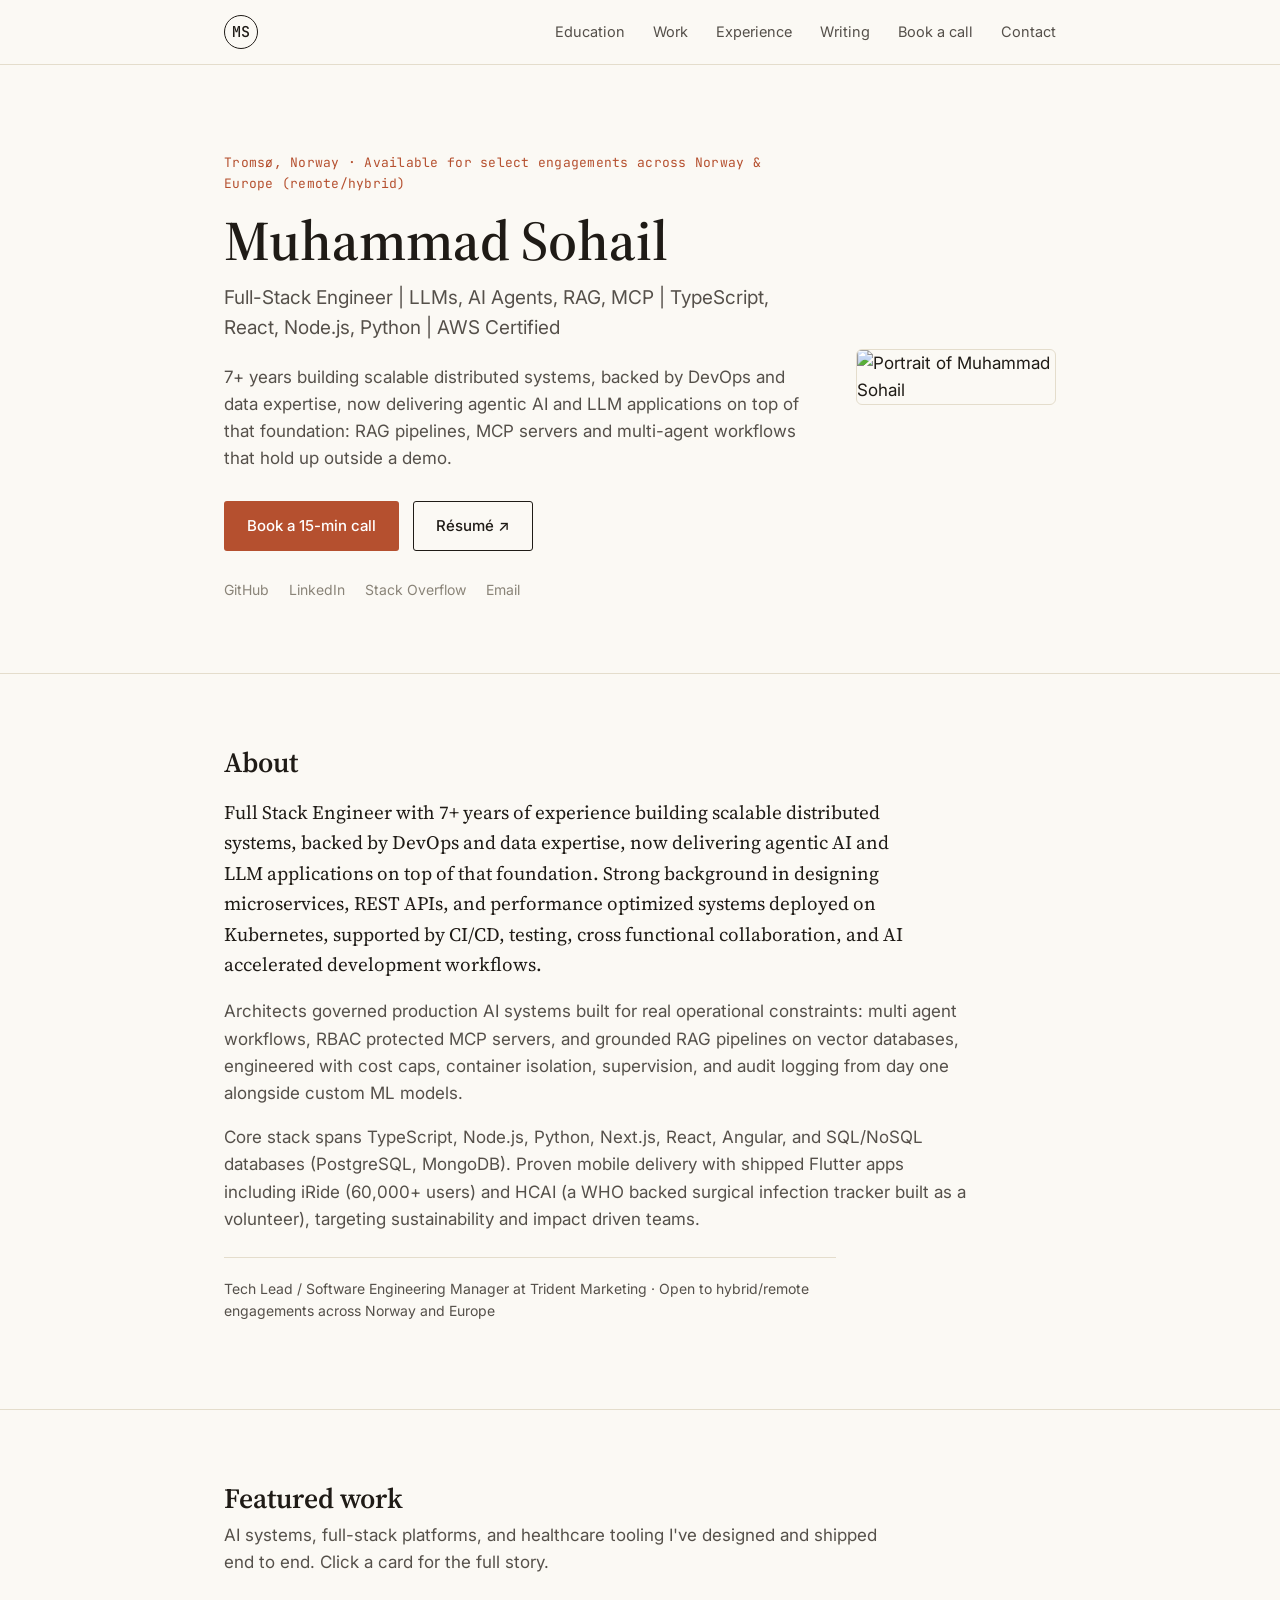
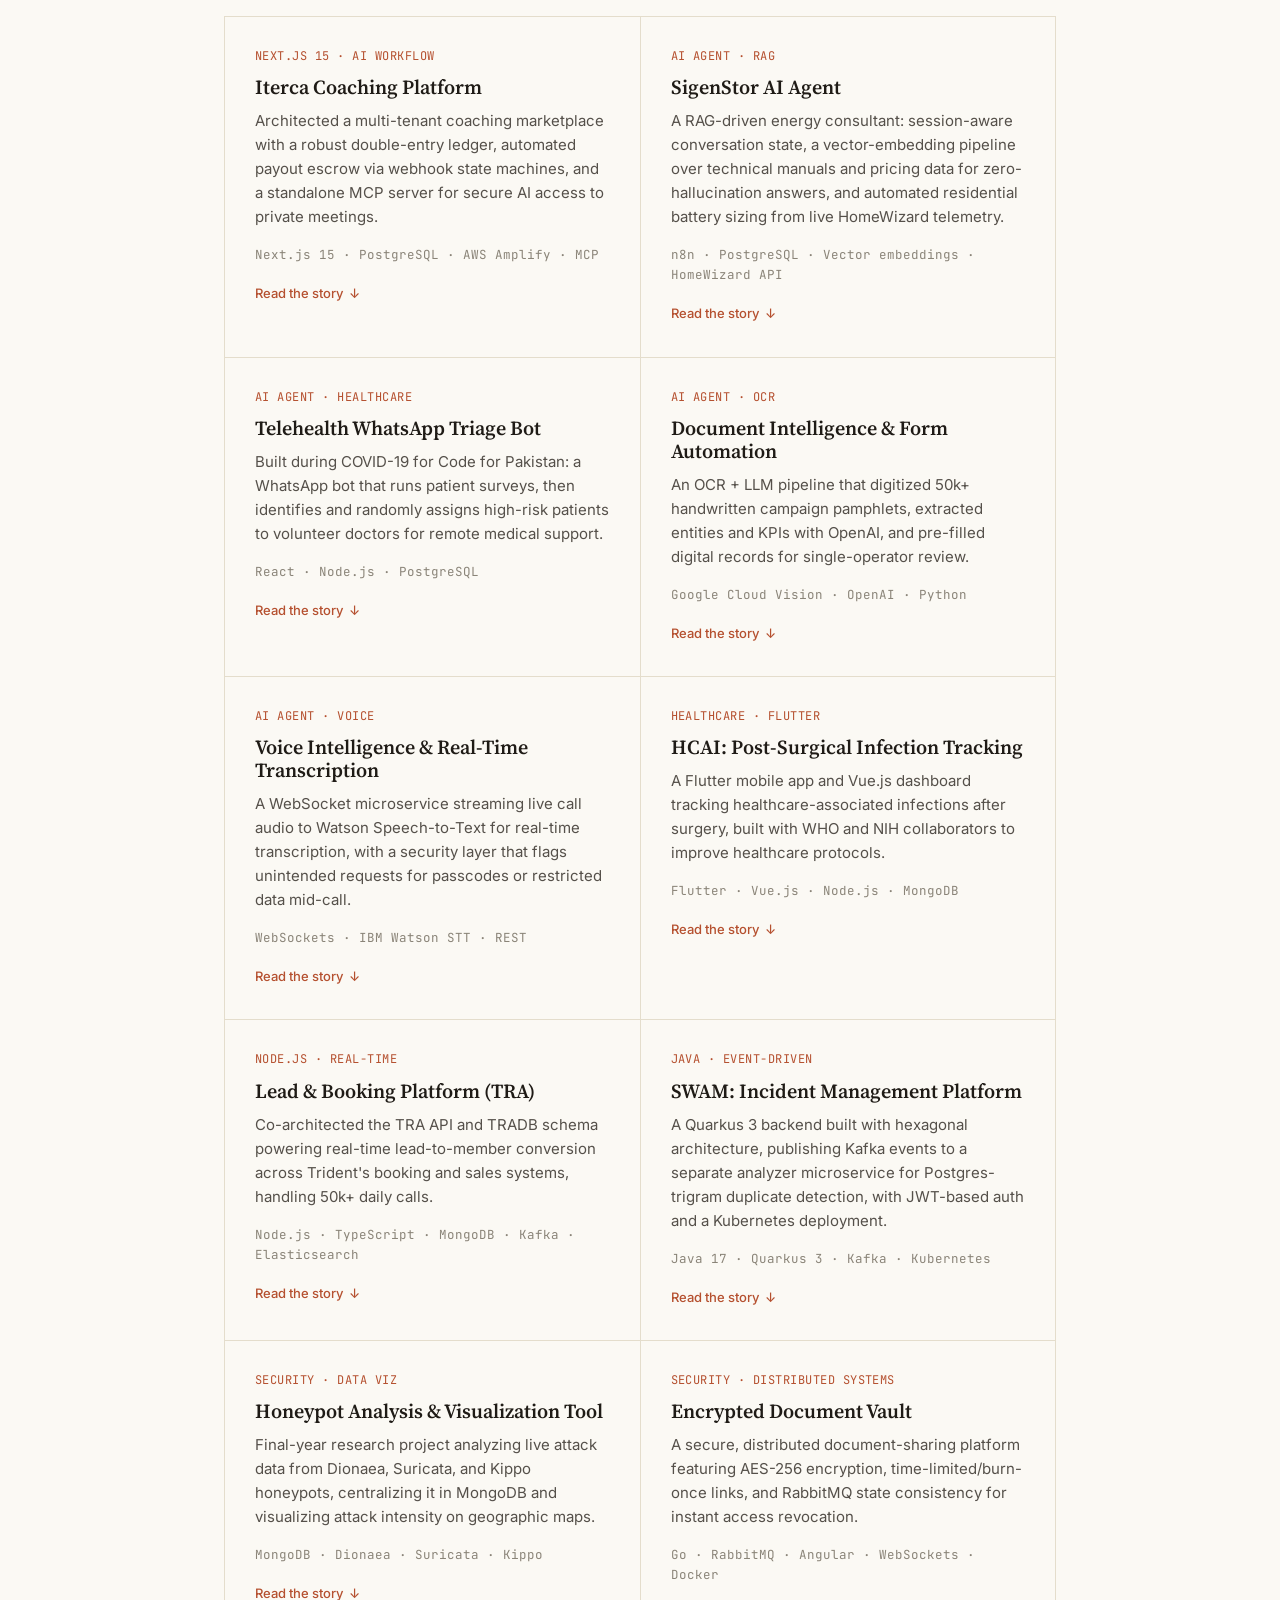
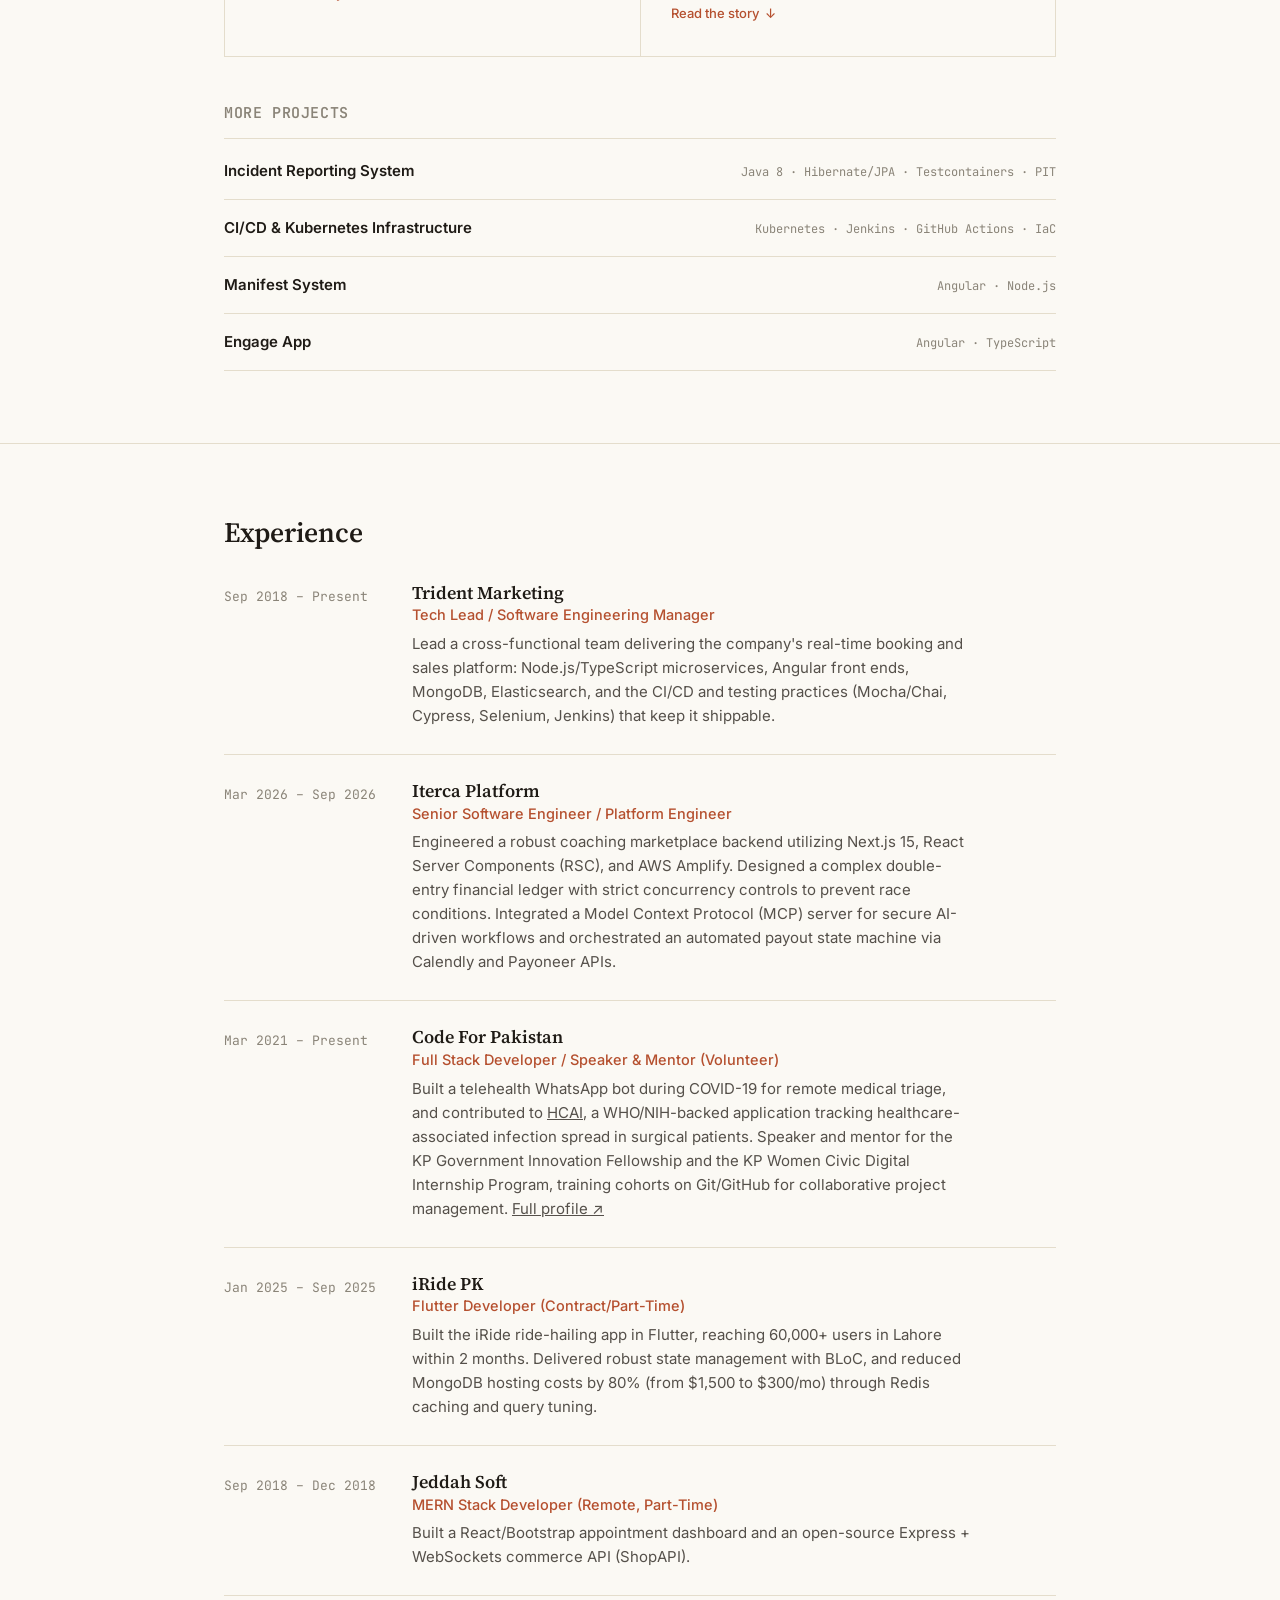
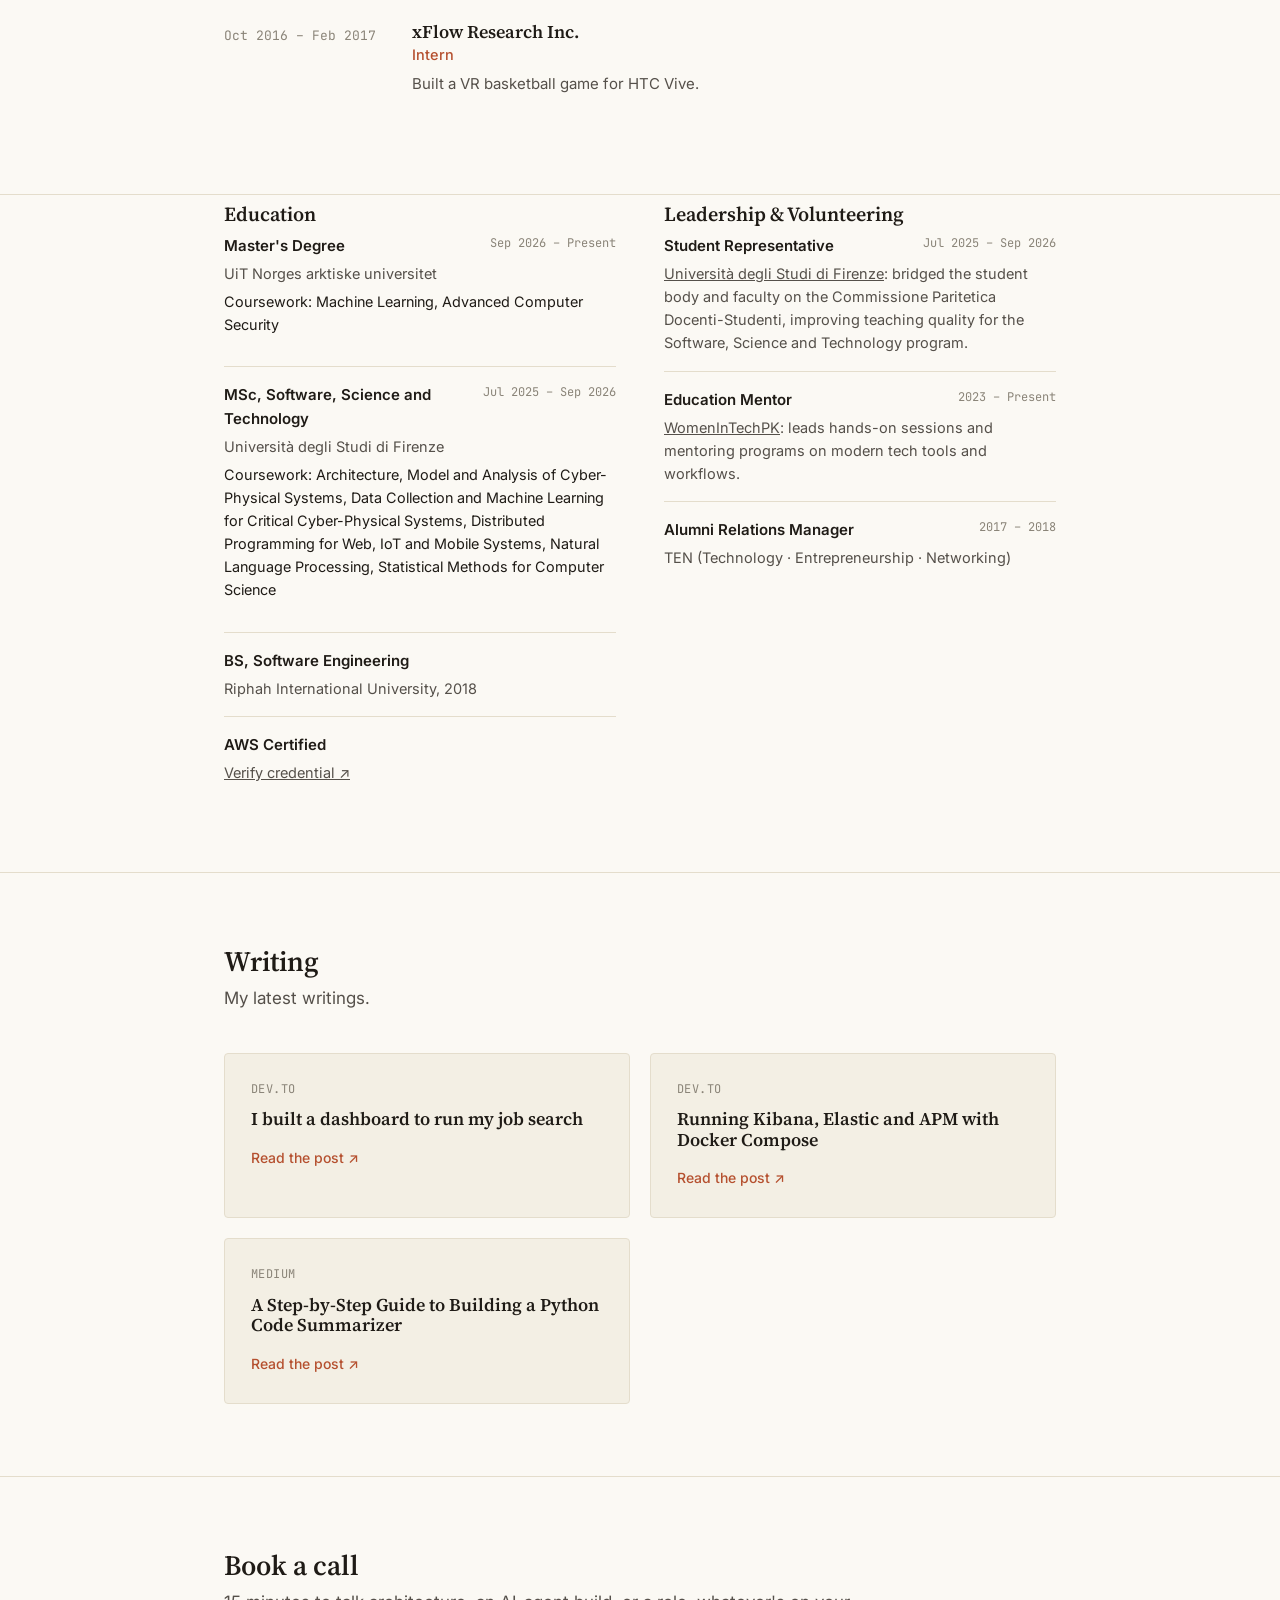
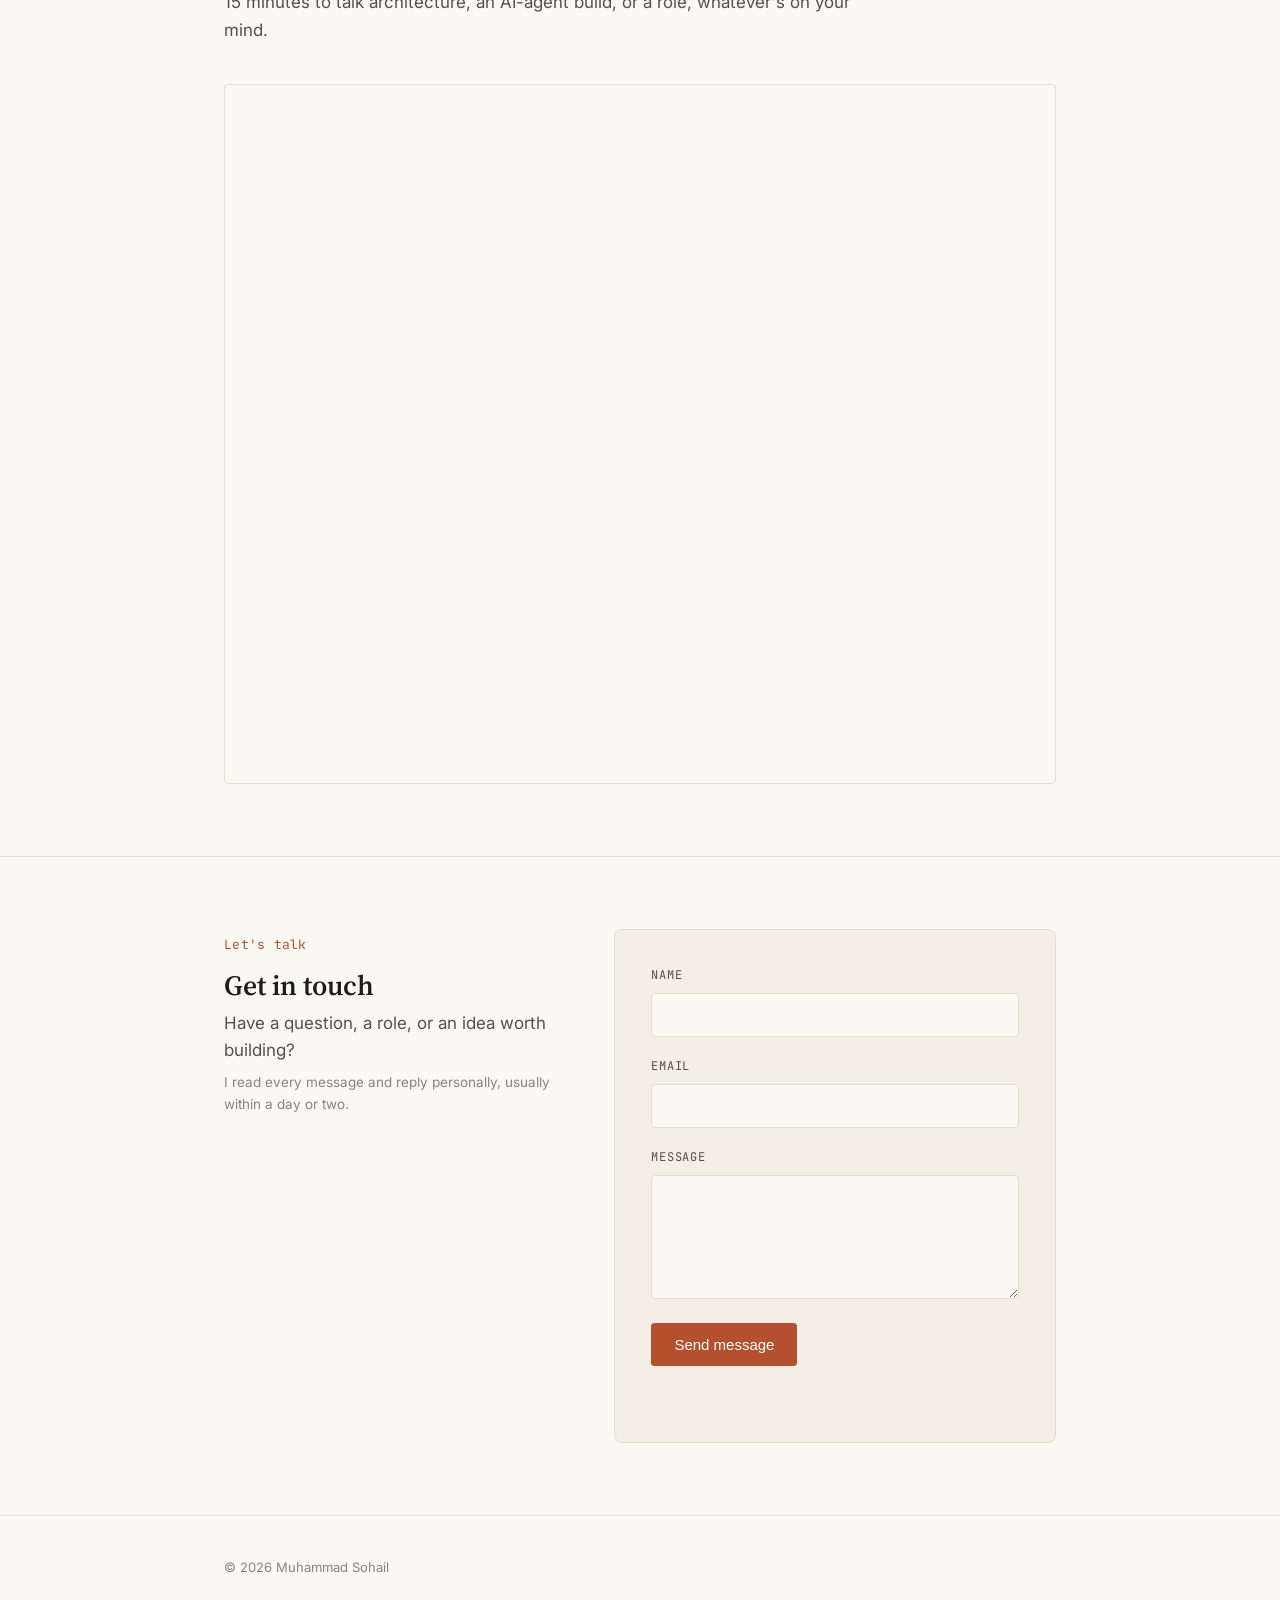
==== index.html @ fe59a3b6 "Site About section: final About wording" ====
<!doctype html>
<html lang="en">
<head>
<meta charset="utf-8">
<meta name="viewport" content="width=device-width,initial-scale=1">
<title>Muhammad Sohail | Full-Stack Engineer in Tromsø, Norway</title>
<meta name="description" content="Muhammad Sohail, a Full-Stack Engineer based in Tromsø, Norway, available for remote/hybrid roles across Norway and Europe. 7+ years building scalable distributed systems with DevOps and data expertise, now delivering agentic AI, LLM applications, MCP servers and RAG systems.">
<meta name="theme-color" content="#fbf9f4">
<link rel="canonical" href="https://msohail.work/">
<meta property="og:type" content="profile">
<meta property="og:site_name" content="Muhammad Sohail">
<meta property="og:title" content="Muhammad Sohail | Full-Stack Engineer in Tromsø, Norway">
<meta property="og:description" content="Full-Stack Engineer based in Tromsø, Norway, available for remote/hybrid roles across Norway and Europe. 7+ years building scalable distributed systems with DevOps and data expertise, now delivering agentic AI, LLM applications, MCP servers and RAG systems.">
<meta property="og:url" content="https://msohail.work/">
<meta property="og:image" content="https://msohail.work/images/profilepic.png">
<meta name="twitter:card" content="summary">
<meta name="twitter:title" content="Muhammad Sohail | Full-Stack Engineer in Tromsø, Norway">
<meta name="twitter:description" content="Full-Stack Engineer based in Tromsø, Norway, available for remote/hybrid roles across Norway and Europe. 7+ years building scalable distributed systems with DevOps and data expertise, now delivering agentic AI, LLM applications, MCP servers and RAG systems.">
<meta name="twitter:image" content="https://msohail.work/images/profilepic.png">
<link rel="shortcut icon" href="/favicon.ico">
<link rel="manifest" href="/manifest.json">
<link rel="preconnect" href="https://fonts.googleapis.com">
<link rel="preconnect" href="https://fonts.gstatic.com" crossorigin>
<link href="https://fonts.googleapis.com/css2?family=Source+Serif+4:opsz,wght@8..60,400;8..60,600;8..60,700&family=Inter:wght@400;500;600;700&family=JetBrains+Mono:wght@400;500&display=swap" rel="stylesheet">
<link rel="stylesheet" href="/css/style.css">
<!-- Google Tag Manager -->
<script>(function(w,d,s,l,i){w[l]=w[l]||[];w[l].push({'gtm.start':
new Date().getTime(),event:'gtm.js'});var f=d.getElementsByTagName(s)[0],
j=d.createElement(s),dl=l!='dataLayer'?'&l='+l:'';j.async=true;j.src=
'https://www.googletagmanager.com/gtm.js?id='+i+dl;f.parentNode.insertBefore(j,f);
})(window,document,'script','dataLayer','GTM-W2X46X6K');</script>
<!-- End Google Tag Manager -->
<script type="application/ld+json">
{
  "@context": "https://schema.org",
  "@type": "Person",
  "name": "Muhammad Sohail",
  "jobTitle": "Full-Stack Engineer",
  "description": "Full-Stack Engineer in Tromsø, Norway, specializing in AI agents, LLM/RAG systems, and Java/Quarkus, Node.js/JavaScript/TypeScript cloud-native platforms.",
  "url": "https://msohail.work",
  "image": "https://msohail.work/images/profilepic.png",
  "email": "mailto:msohail.dev@gmail.com",
  "address": {
    "@type": "PostalAddress",
    "addressLocality": "Tromsø",
    "addressRegion": "Troms",
    "addressCountry": "NO"
  },
  "areaServed": ["Tromsø", "Norway", "Europe"],
  "alumniOf": [
    { "@type": "CollegeOrUniversity", "name": "UiT Norges arktiske universitet" },
    { "@type": "CollegeOrUniversity", "name": "Università degli Studi di Firenze" },
    { "@type": "CollegeOrUniversity", "name": "Riphah International University" }
  ],
  "worksFor": { "@type": "Organization", "name": "Trident Marketing" },
  "hasCredential": {
    "@type": "EducationalOccupationalCredential",
    "credentialCategory": "certification",
    "name": "AWS Certified"
  },
  "knowsAbout": ["AI Software Engineering", "AI Agents", "RAG", "LLM Fine-Tuning", "Full-Stack Development", "Full-Stack JavaScript Development", "Node.js Development", "Java Development", "Quarkus Development", "Cloud-Native Development", "Microservices Architecture", "System Design", "Kubernetes", "CI/CD Engineering", "JavaScript", "TypeScript", "Java", "Quarkus", "Node.js", "Python", "Go", "GraphQL", "Angular", "React", "Vue.js", "Flutter", "MongoDB", "PostgreSQL", "MySQL", "Kafka", "RabbitMQ", "WebSockets", "Docker", "Jenkins", "GitHub Actions", "AWS"],
  "sameAs": [
    "https://github.com/msohailse",
    "https://linkedin.com/in/sohail0992",
    "https://stackoverflow.com/users/5629494/sohail",
    "https://medium.com/@msohail.se",
    "https://dev.to/sohail0992"
  ]
}
</script>
</head>
<body>
<!-- Google Tag Manager (noscript) -->
<noscript><iframe src="https://www.googletagmanager.com/ns.html?id=GTM-W2X46X6K"
height="0" width="0" style="display:none;visibility:hidden"></iframe></noscript>
<!-- End Google Tag Manager (noscript) -->

<a class="skip-link" href="#main">Skip to content</a>

<header class="site-header">
  <div class="wrap header-inner">
    <a class="brand" href="#top">MS</a>
    <nav class="nav" aria-label="Primary">
      <a href="#education">Education</a>
      <a href="#work">Work</a>
      <a href="#experience">Experience</a>
      <a href="#writing">Writing</a>
      <a href="#book">Book a call</a>
      <a href="#contact">Contact</a>
    </nav>
    <button class="nav-toggle" id="navToggle" aria-expanded="false" aria-controls="mobileNav" aria-label="Toggle navigation">
      <span></span><span></span><span></span>
    </button>
  </div>
  <nav class="mobile-nav" id="mobileNav" aria-label="Mobile">
    <a href="#education">Education</a>
    <a href="#work">Work</a>
    <a href="#experience">Experience</a>
    <a href="#writing">Writing</a>
    <a href="#book">Book a call</a>
    <a href="#contact">Contact</a>
  </nav>
</header>

<main id="main">

  <section class="hero" id="top">
    <div class="wrap hero-inner">
      <div class="hero-text">
        <p class="eyebrow">Tromsø, Norway · Available for select engagements across Norway &amp; Europe (remote/hybrid)</p>
        <h1>Muhammad Sohail</h1>
        <p class="hero-role">Full-Stack Engineer | LLMs, AI Agents, RAG, MCP | TypeScript, React, Node.js, Python | AWS Certified</p>
        <p class="hero-lede">
          7+ years building scalable distributed systems, backed by DevOps and data expertise,
          now delivering agentic AI and LLM applications on top of that foundation: RAG pipelines,
          MCP servers and multi-agent workflows that hold up outside a demo.
        </p>
        <div class="hero-actions">
          <a class="btn btn-primary" href="#book">Book a 15-min call</a>
          <a class="btn btn-ghost" href="/resume/resume.pdf" target="_blank" rel="noopener">Résumé ↗</a>
        </div>
        <ul class="social-row" aria-label="Profiles">
          <li><a href="https://github.com/msohailse" target="_blank" rel="noopener">GitHub</a></li>
          <li><a href="https://linkedin.com/in/sohail0992" target="_blank" rel="noopener">LinkedIn</a></li>
          <li><a href="https://stackoverflow.com/users/5629494/sohail" target="_blank" rel="noopener">Stack Overflow</a></li>
          <li><a href="mailto:msohail.dev@gmail.com">Email</a></li>
        </ul>
      </div>
      <div class="hero-portrait">
        <img src="/images/profilepic.png?v=3" alt="Portrait of Muhammad Sohail" width="360" height="360" loading="eager">
      </div>
    </div>
  </section>

  <section class="section about" id="about">
    <div class="wrap about-grid">
      <h2 class="section-heading">About</h2>
      <div class="about-body">
        <p>
          Full Stack Engineer with 7+ years of experience building scalable distributed systems,
          backed by DevOps and data expertise, now delivering agentic AI and LLM applications on
          top of that foundation. Strong background in designing microservices, REST APIs, and
          performance optimized systems deployed on Kubernetes, supported by CI/CD, testing,
          cross functional collaboration, and AI accelerated development workflows.
        </p>
        <p>
          Architects governed production AI systems built for real operational constraints:
          multi agent workflows, RBAC protected MCP servers, and grounded RAG pipelines on vector
          databases, engineered with cost caps, container isolation, supervision, and audit
          logging from day one alongside custom ML models.
        </p>
        <p>
          Core stack spans TypeScript, Node.js, Python, Next.js, React, Angular, and SQL/NoSQL
          databases (PostgreSQL, MongoDB). Proven mobile delivery with shipped Flutter apps
          including iRide (60,000+ users) and HCAI (a WHO backed surgical infection tracker built
          as a volunteer), targeting sustainability and impact driven teams.
        </p>
        <p class="about-meta">Tech Lead / Software Engineering Manager at Trident Marketing · Open to hybrid/remote engagements across Norway and Europe</p>
      </div>
    </div>
  </section>

  <section class="section work" id="work">
    <div class="wrap">
      <h2 class="section-heading">Featured work</h2>
      <p class="section-sub">AI systems, full-stack platforms, and healthcare tooling I've designed and shipped end to end. Click a card for the full story.</p>

      <div class="work-grid">
        <details class="work-card">
          <summary>
            <p class="work-kicker">Next.js 15 · AI Workflow</p>
            <h3>Iterca Coaching Platform</h3>
            <p class="work-summary">Architected a multi-tenant coaching marketplace with a robust double-entry ledger, automated payout escrow via webhook state machines, and a standalone MCP server for secure AI access to private meetings.</p>
            <p class="work-stack">Next.js 15 · PostgreSQL · AWS Amplify · MCP</p>
            <span class="work-toggle">Read the story</span>
          </summary>
          <div class="work-details">
            <p><strong>The Challenge:</strong> Building a scalable coaching platform that securely handles double-entry accounting, automates payouts for 50+ coaches via Calendly, and securely integrates AI for meeting intelligence without data leakage.</p>
            <p><strong>The Architecture:</strong> A distributed Next.js (App Router) environment deployed to AWS Amplify, backed by an AWS RDS PostgreSQL database inside a secure VPC. A standalone Model Context Protocol (MCP) server was engineered alongside it to enforce granular, role-based access control (RBAC) over meeting notes.</p>
            <p><strong>The Impact:</strong> Successfully deployed a high-performance (Edge cached) zero-downtime platform that autonomously manages credit deduplication, completely preventing race conditions and automated 20-tab exploitation attempts during checkout.</p>
          </div>
        </details>



        <details class="work-card">
          <summary>
            <p class="work-kicker">AI Agent · RAG</p>
            <h3>SigenStor AI Agent</h3>
            <p class="work-summary">A RAG-driven energy consultant: session-aware conversation state, a
               vector-embedding pipeline over technical manuals and pricing data for zero-hallucination
               answers, and automated residential battery sizing from live HomeWizard telemetry.</p>
            <p class="work-stack">n8n · PostgreSQL · Vector embeddings · HomeWizard API</p>
            <span class="work-toggle">Read the story</span>
          </summary>
          <div class="work-story">
            <p>The agent needed to hold context across a multi-turn sales conversation while staying
               grounded in real technical documentation: no room for hallucinated specs on a home
               battery install. I built session state in PostgreSQL so the agent could reference earlier
               turns, and layered a RAG pipeline over ingested manuals and pricing sheets so every answer
               traced back to source text. On sizing, it pulls live 3-phase load data from HomeWizard
               telemetry and runs it through hard-coded installation constraints: 5×4mm² cable
               cross-section requirements, 70kg-per-unit floor loading limits, so a recommendation is
               only ever one the install can actually support.</p>
          </div>
        </details>

        <details class="work-card">
          <summary>
            <p class="work-kicker">AI Agent · Healthcare</p>
            <h3>Telehealth WhatsApp Triage Bot</h3>
            <p class="work-summary">Built during COVID-19 for Code for Pakistan: a WhatsApp bot that runs
               patient surveys, then identifies and randomly assigns high-risk patients to volunteer
               doctors for remote medical support.</p>
            <p class="work-stack">React · Node.js · PostgreSQL</p>
            <span class="work-toggle">Read the story</span>
          </summary>
          <div class="work-story">
            <p>Built during the early months of COVID-19, when clinics were overwhelmed and many
               patients couldn't safely see a doctor in person. Patients complete a WhatsApp-based
               survey; the system scores it for risk and randomly assigns high-risk cases to one of a
               rotating pool of volunteer doctors for remote follow-up, spreading the caseload fairly
               instead of funneling everyone to the same few volunteers.</p>
          </div>
        </details>

        <details class="work-card">
          <summary>
            <p class="work-kicker">AI Agent · OCR</p>
            <h3>Document Intelligence &amp; Form Automation</h3>
            <p class="work-summary">An OCR + LLM pipeline that digitized 50k+ handwritten campaign
               pamphlets, extracted entities and KPIs with OpenAI, and pre-filled digital records for
               single-operator review.</p>
            <p class="work-stack">Google Cloud Vision · OpenAI · Python</p>
            <span class="work-toggle">Read the story</span>
          </summary>
          <div class="work-story">
            <p>The original workflow was fully manual: someone reading a scanned pamphlet and retyping
               it into a form. I replaced that with a dual-view interface, the pamphlet image on one
               side, the OCR- and OpenAI-extracted fields pre-filled on the other, so an operator's job
               became confirm-and-submit instead of transcribe-from-scratch. That cut per-record
               handling time dramatically across a backlog of 50k+ pamphlets.</p>
          </div>
        </details>

        <details class="work-card">
          <summary>
            <p class="work-kicker">AI Agent · Voice</p>
            <h3>Voice Intelligence &amp; Real-Time Transcription</h3>
            <p class="work-summary">A WebSocket microservice streaming live call audio to Watson
               Speech-to-Text for real-time transcription, with a security layer that flags unintended
               requests for passcodes or restricted data mid-call.</p>
            <p class="work-stack">WebSockets · IBM Watson STT · REST</p>
            <span class="work-toggle">Read the story</span>
          </summary>
          <div class="work-story">
            <p>Streaming live call audio to Watson STT over WebSockets meant transcription had to keep
               pace with the call in real time, not batch-process it afterward. On top of the transcript
               stream, I added a lightweight rule layer that flags moments where a caller requests a
               passcode or other restricted data mid-call: useful for a compliance team to review, on
               calls worth a second look rather than buried in a full transcript archive.</p>
          </div>
        </details>

        <details class="work-card">
          <summary>
            <p class="work-kicker">Healthcare · Flutter</p>
            <h3>HCAI: Post-Surgical Infection Tracking</h3>
            <p class="work-summary">A Flutter mobile app and Vue.js dashboard tracking
               healthcare-associated infections after surgery, built with WHO and NIH collaborators to
               improve healthcare protocols.</p>
            <p class="work-stack">Flutter · Vue.js · Node.js · MongoDB</p>
            <span class="work-toggle">Read the story</span>
          </summary>
          <div class="work-story">
            <p>Post-surgical infection tracking was being done without a shared system between
               hospitals. HCAI gave clinicians a Flutter app to log LAARC-standard lab evaluations
               directly from the ward, feeding a Vue.js dashboard that WHO and NIH collaborators used
               for performance reporting. I worked as solutions engineer on the architecture: a
               microservices split between the mobile intake app and the reporting backend, with the
               data model designed specifically around the surveillance protocols the WHO/NIH team
               needed, not a generic form builder retrofitted to fit.</p>
          </div>
        </details>

        <details class="work-card">
          <summary>
            <p class="work-kicker">Node.js · Real-Time</p>
            <h3>Lead &amp; Booking Platform (TRA)</h3>
            <p class="work-summary">Co-architected the TRA API and TRADB schema powering real-time
               lead-to-member conversion across Trident's booking and sales systems, handling 50k+ daily
               calls.</p>
            <p class="work-stack">Node.js · TypeScript · MongoDB · Kafka · Elasticsearch</p>
            <span class="work-toggle">Read the story</span>
          </summary>
          <div class="work-story">
            <p>TRA needed one real-time data layer under a handful of separate apps and external
               booking systems, all touching the same household and lead records. I co-architected the
               TRA API (Node.js/TypeScript, REST) and designed the TRADB MongoDB schema to hold that
               data at scale, then built the Manifest System on top to track bookings, agent
               performance, commissions, and where each lead sits in the sales lifecycle.</p>
            <p>The hardest part wasn't the API, it was the data-merging logic: households and leads get
               created independently across systems and have to be reconciled without losing history, so
               I wrote extensive Mocha/Chai test suites covering 20+ edge cases (duplicate resolution,
               membership inheritance, primary vs. secondary contact filtering on meeting payloads)
               before any of it touched production. A message broker absorbs the high-volume call
               traffic into TRADB, WebSockets push real-time reservation updates, Elastic indices stay
               in sync for search, and re-tuning the MongoDB cluster configuration saved roughly
               $12,000/year in infra cost without touching performance.</p>
          </div>
        </details>

        <details class="work-card">
          <summary>
            <p class="work-kicker">Java · Event-Driven</p>
            <h3>SWAM: Incident Management Platform</h3>
            <p class="work-summary">A Quarkus 3 backend built with hexagonal architecture, publishing
               Kafka events to a separate analyzer microservice for Postgres-trigram duplicate
               detection, with JWT-based auth and a Kubernetes deployment.</p>
            <p class="work-stack">Java 17 · Quarkus 3 · Kafka · Kubernetes</p>
            <span class="work-toggle">Read the story</span>
          </summary>
          <div class="work-story">
            <p>The system needed duplicate-incident detection without slowing down the main API, so I
               split it into two Quarkus services: the core API stays synchronous (CRUD, JWT auth,
               hexagonal ports/adapters so persistence and messaging never leak into the domain layer),
               while an incident-created Kafka event triggers a separate analyzer service that runs
               Postgres pg_trgm similarity matching asynchronously and reports back over Kafka.
               Everything ships in Docker Compose locally and a Kubernetes manifest for the cluster.</p>
          </div>
        </details>

        <details class="work-card">
          <summary>
            <p class="work-kicker">Security · Data Viz</p>
            <h3>Honeypot Analysis &amp; Visualization Tool</h3>
            <p class="work-summary">Final-year research project analyzing live attack data from Dionaea,
               Suricata, and Kippo honeypots, centralizing it in MongoDB and visualizing attack intensity
               on geographic maps.</p>
            <p class="work-stack">MongoDB · Dionaea · Suricata · Kippo</p>
            <span class="work-toggle">Read the story</span>
          </summary>
          <div class="work-story">
            <p>For my final-year project I stood up Dionaea, Suricata, and Kippo honeypots to capture
               live attack traffic, then centralized everything in MongoDB so it could be queried and
               visualized as a single dataset rather than three disconnected log formats. The output maps
               attack intensity geographically, letting you see attack sourcing patterns at a glance
               instead of scrolling raw logs.</p>
          </div>
        </details>

        <details class="work-card">
          <summary>
            <p class="work-kicker">Security · Distributed Systems</p>
            <h3>Encrypted Document Vault</h3>
            <p class="work-summary">A secure, distributed document-sharing platform featuring AES-256 encryption, time-limited/burn-once links, and RabbitMQ state consistency for instant access revocation.</p>
            <p class="work-stack">Go · RabbitMQ · Angular · WebSockets · Docker</p>
            <span class="work-toggle">Read the story</span>
          </summary>
          <div class="work-details">
            <p><strong>The Challenge:</strong> Building a highly secure, horizontally scalable platform that allows full owner control over sensitive documents, including instant, system-wide access revocation across all active instances.</p>
            <p><strong>The Implementation:</strong> Engineered with a high-performance Go backend and Angular frontend. Used RabbitMQ (AMQP) for reliable event dispatching and state consistency. Implemented a WebSocket-based "Eye Tracking System" to notify document owners in real-time when viewers open their files, logged by IP and browser fingerprint.</p>
            <p><strong>The Impact:</strong> Successfully protected against data leaks by integrating comprehensive anti-capture measures (watermarking, client-side hardening) alongside cryptographic AES-256 safeguards. <a href="https://www.youtube.com/watch?v=0133H3u1IlU" target="_blank" rel="noopener">Watch the demo ↗</a></p>
          </div>
        </details>

      </div>

      <div class="more-projects">
        <h3 class="more-heading">More projects</h3>
        <ul class="more-list">

          <li>
            <details>
              <summary>
                <span class="more-title">Incident Reporting System</span>
                <span class="more-stack">Java 8 · Hibernate/JPA · Testcontainers · PIT</span>
              </summary>
              <p>A layered Java desktop application (Swing → Controller → Repository → Hibernate/JPA →
                 PostgreSQL) built strict outside-in TDD, with Testcontainers integration tests against
                 real Postgres, PIT mutation testing, and SonarCloud gating a GitHub Actions pipeline.</p>
            </details>
          </li>
          <li>
            <details>
              <summary>
                <span class="more-title">CI/CD &amp; Kubernetes Infrastructure</span>
                <span class="more-stack">Kubernetes · Jenkins · GitHub Actions · IaC</span>
              </summary>
              <p>Led Kubernetes-based deployments and CI/CD pipeline improvements (Jenkins, GitHub
                 Actions) at Trident Marketing, incorporating Infrastructure as Code practices, and
                 re-tuned MongoDB cluster configuration for roughly $12,000/year in cost savings without
                 a performance hit.</p>
            </details>
          </li>
          <li>
            <details>
              <summary>
                <span class="more-title">Manifest System</span>
                <span class="more-stack">Angular · Node.js</span>
              </summary>
              <p>Tracks bookings, agent performance, commissions, and the overall sales lifecycle for
                 Trident's sales teams, indexing booking-to-sales conversions as leads become members.</p>
            </details>
          </li>
          <li>
            <details>
              <summary>
                <span class="more-title">Engage App</span>
                <span class="more-stack">Angular · TypeScript</span>
              </summary>
              <p>Lets agents track customer data (demographics, call history) and manage bookings in one
                 platform, streamlining campaign workflows and improving agent productivity.</p>
            </details>
          </li>
        </ul>
      </div>
    </div>
  </section>

  <section class="section experience" id="experience">
    <div class="wrap">
      <h2 class="section-heading">Experience</h2>

      <ol class="timeline">
        <li>
          <div class="timeline-when">Sep 2018 – Present</div>
          <div class="timeline-body">
            <h3>Trident Marketing <span>Tech Lead / Software Engineering Manager</span></h3>
            <p>Lead a cross-functional team delivering the company's real-time booking and
               sales platform: Node.js/TypeScript microservices, Angular front ends, MongoDB,
               Elasticsearch, and the CI/CD and testing practices (Mocha/Chai, Cypress, Selenium,
               Jenkins) that keep it shippable.</p>
          </div>
        </li>
        <li>
          <div class="timeline-when">Mar 2026 – Sep 2026</div>
          <div class="timeline-body">
            <h3>Iterca Platform <span>Senior Software Engineer / Platform Engineer</span></h3>
            <p>Engineered a robust coaching marketplace backend utilizing Next.js 15, React Server Components (RSC), and AWS Amplify. Designed a complex double-entry financial ledger with strict concurrency controls to prevent race conditions. Integrated a Model Context Protocol (MCP) server for secure AI-driven workflows and orchestrated an automated payout state machine via Calendly and Payoneer APIs.</p>
          </div>
        </li>
        <li>
          <div class="timeline-when">Mar 2021 – Present</div>
          <div class="timeline-body">
            <h3>Code For Pakistan <span>Full Stack Developer / Speaker &amp; Mentor (Volunteer)</span></h3>
            <p>Built a telehealth WhatsApp bot during COVID-19 for remote medical triage, and
               contributed to <a href="https://codeforpakistan.github.io/hcai-site/" target="_blank" rel="noopener">HCAI</a>,
               a WHO/NIH-backed application tracking healthcare-associated infection spread in
               surgical patients. Speaker and mentor for the KP Government Innovation Fellowship
               and the KP Women Civic Digital Internship Program, training cohorts on Git/GitHub
               for collaborative project management.
               <a href="https://codeforpakistan.org/about/people/muhammad-sohail" target="_blank" rel="noopener">Full profile ↗</a></p>
          </div>
        </li>
        <li>
          <div class="timeline-when">Jan 2025 – Sep 2025</div>
          <div class="timeline-body">
            <h3>iRide PK <span>Flutter Developer (Contract/Part-Time)</span></h3>
            <p>Built the iRide ride-hailing app in Flutter, reaching 60,000+ users in Lahore within 2 months. Delivered robust state management with BLoC, and reduced MongoDB hosting costs by 80% (from $1,500 to $300/mo) through Redis caching and query tuning.</p>
          </div>
        </li>
        <li>
          <div class="timeline-when">Sep 2018 – Dec 2018</div>
          <div class="timeline-body">
            <h3>Jeddah Soft <span>MERN Stack Developer (Remote, Part-Time)</span></h3>
            <p>Built a React/Bootstrap appointment dashboard and an open-source Express +
               WebSockets commerce API (ShopAPI).</p>
          </div>
        </li>
        <li>
          <div class="timeline-when">Oct 2016 – Feb 2017</div>
          <div class="timeline-body">
            <h3>xFlow Research Inc. <span>Intern</span></h3>
            <p>Built a VR basketball game for HTC Vive.</p>
          </div>
        </li>
      </ol>
    </div>
  </section>

  <section class="section education" id="education">
    <div class="wrap edu-grid">
      <div>
        <h2 class="section-heading">Education</h2>
        <ul class="edu-list">
          <li>
            <p class="edu-degree">Master's Degree <span class="edu-status">Sep 2026 – Present</span></p>
            <p class="edu-school">UiT Norges arktiske universitet</p>
            <p style="font-size: 0.9rem; margin-top: 0.3rem; color: var(--color-text-dim);">Coursework: Machine Learning, Advanced Computer Security</p>
          </li>
          <li>
            <p class="edu-degree">MSc, Software, Science and Technology <span class="edu-status">Jul 2025 – Sep 2026</span></p>
            <p class="edu-school">Università degli Studi di Firenze</p>
            <p style="font-size: 0.9rem; margin-top: 0.3rem; color: var(--color-text-dim);">Coursework: Architecture, Model and Analysis of Cyber-Physical Systems, Data Collection and Machine Learning for Critical Cyber-Physical Systems, Distributed Programming for Web, IoT and Mobile Systems, Natural Language Processing, Statistical Methods for Computer Science</p>
          </li>
          <li>
            <p class="edu-degree">BS, Software Engineering</p>
            <p class="edu-school">Riphah International University, 2018</p>
          </li>
          <li>
            <p class="edu-degree">AWS Certified</p>
            <p class="edu-school"><a href="https://cp.certmetrics.com/amazon/en/public/verify/credential/6P5QC70DEB141536" target="_blank" rel="noopener">Verify credential ↗</a></p>
          </li>
        </ul>
      </div>
      <div>
        <h2 class="section-heading">Leadership &amp; Volunteering</h2>
        <ul class="edu-list">
          <li>
            <p class="edu-degree">Student Representative <span class="edu-status">Jul 2025 – Sep 2026</span></p>
            <p class="edu-school"><a href="https://www.sst.unifi.it/vp-108-organizzazione.html" target="_blank" rel="noopener">Università degli Studi di Firenze</a>: bridged the student body and faculty on the Commissione Paritetica Docenti-Studenti, improving teaching quality for the Software, Science and Technology program.</p>
          </li>
          <li>
            <p class="edu-degree">Education Mentor <span class="edu-status">2023 – Present</span></p>
            <p class="edu-school"><a href="https://www.womenintech.pk/" target="_blank" rel="noopener">WomenInTechPK</a>: leads hands-on sessions and mentoring programs on modern tech tools and workflows.</p>
          </li>
          <li>
            <p class="edu-degree">Alumni Relations Manager <span class="edu-status">2017 – 2018</span></p>
            <p class="edu-school">TEN (Technology · Entrepreneurship · Networking)</p>
          </li>
        </ul>
      </div>
    </div>
  </section>

  <section class="section writing" id="writing">
    <div class="wrap">
      <h2 class="section-heading">Writing</h2>
      <p class="section-sub">My latest writings.</p>
      <div class="writing-grid">
        <a class="writing-card" href="https://dev.to/sohail0992/a-local-job-search-dashboard-feature-by-feature-5el4" target="_blank" rel="noopener">
          <p class="writing-source">dev.to</p>
          <h3>I built a dashboard to run my job search</h3>
          <span class="writing-link">Read the post ↗</span>
        </a>
        <a class="writing-card" href="https://dev.to/sohail0992/running-kibana-elastic-and-apm-with-docker-compose-37ej" target="_blank" rel="noopener">
          <p class="writing-source">dev.to</p>
          <h3>Running Kibana, Elastic and APM with Docker Compose</h3>
          <span class="writing-link">Read the post ↗</span>
        </a>
        <a class="writing-card" href="https://medium.com/@msohail.se/a-step-by-step-guide-to-building-a-python-code-summarizer-13c10df86b1f" target="_blank" rel="noopener">
          <p class="writing-source">Medium</p>
          <h3>A Step-by-Step Guide to Building a Python Code Summarizer</h3>
          <span class="writing-link">Read the post ↗</span>
        </a>
      </div>
    </div>
  </section>

  <section class="section book" id="book">
    <div class="wrap">
      <h2 class="section-heading">Book a call</h2>
      <p class="section-sub">15 minutes to talk architecture, an AI-agent build, or a role, whatever's on your mind.</p>
      <div class="calendly-inline-widget" data-url="https://calendly.com/msohail-se/30min?hide_gdpr_banner=1&background_color=fbf9f4&text_color=1f1b16&primary_color=b5502f" data-resize="true" style="min-width:280px;height:auto;min-height:700px;overflow:visible;"</div>
    </div>
  </section>

  <section class="section contact" id="contact">
    <div class="wrap">
      <div class="contact-grid">
        <div class="contact-intro">
          <p class="eyebrow">Let's talk</p>
          <h2 class="section-heading">Get in touch</h2>
          <p class="section-sub">Have a question, a role, or an idea worth building?</p>
          <p class="contact-note">I read every message and reply personally, usually within a day or two.</p>
        </div>
        <div class="contact-card">
          <form class="contact-form" id="contactForm" novalidate>
            <div class="form-row">
              <label for="cf-name">Name</label>
              <input type="text" id="cf-name" name="name" autocomplete="name" required>
            </div>
            <div class="form-row">
              <label for="cf-email">Email</label>
              <input type="email" id="cf-email" name="email" autocomplete="email" required>
            </div>
            <div class="form-row">
              <label for="cf-message">Message</label>
              <textarea id="cf-message" name="message" rows="5" required></textarea>
            </div>
            <input type="text" name="company" id="cf-company" class="hp-field" tabindex="-1" autocomplete="off">
            <button type="submit" class="btn btn-primary" id="cf-submit">
              <span class="btn-spinner" id="cf-spinner" aria-hidden="true"></span>
              <span id="cf-btn-label">Send message</span>
            </button>
            <p class="form-status" id="cf-status" role="status" aria-live="polite"></p>
          </form>
        </div>
      </div>
    </div>
  </section>

  <script>
  (function () {
    var form = document.getElementById("contactForm");
    if (!form) return;
    var status = document.getElementById("cf-status");
    var submit = document.getElementById("cf-submit");
    var label = document.getElementById("cf-btn-label");
    form.addEventListener("submit", function (e) {
      e.preventDefault();
      status.textContent = "";
      status.className = "form-status";
      submit.disabled = true;
      submit.classList.add("is-loading");
      label.textContent = "Sending…";
      var payload = {
        name: document.getElementById("cf-name").value.trim(),
        email: document.getElementById("cf-email").value.trim(),
        message: document.getElementById("cf-message").value.trim(),
        company: document.getElementById("cf-company").value,
      };
      fetch("https://email.msohail.work/contact", {
        method: "POST",
        headers: { "Content-Type": "application/json" },
        body: JSON.stringify(payload),
      })
        .then(function (res) {
          if (!res.ok) throw new Error("send failed");
          return res.json();
        })
        .then(function () {
          status.textContent = "✓ Message sent — thanks! I'll get back to you soon.";
          status.className = "form-status ok";
          form.reset();
        })
        .catch(function () {
          status.textContent = "Something went wrong. Please try again or email me directly.";
          status.className = "form-status err";
        })
        .finally(function () {
          submit.disabled = false;
          submit.classList.remove("is-loading");
          label.textContent = "Send message";
        });
    });
  })();
  </script>

</main>

<footer class="site-footer">
  <div class="wrap">
    <p>© <span id="year"></span> Muhammad Sohail</p>
  </div>
</footer>

<script src="https://assets.calendly.com/assets/external/widget.js" async></script>
<script src="/js/main.js"></script>
</body>
</html>
---- css/style.css ----
/* ---------------------------------------------------
   Muhammad Sohail — personal site
   Editorial / consulting-style light theme.
--------------------------------------------------- */

:root {
  --paper: #fbf9f4;
  --paper-raised: #f3efe4;
  --ink: #1f1b16;
  --ink-soft: #55504a;
  --ink-faint: #8a8478;
  --rule: #e4ddcc;
  --accent: #b5502f;   /* warm terracotta, descendant of the original teal accent */
  --accent-soft: #eadfd3;
  --serif: "Source Serif 4", Georgia, "Times New Roman", serif;
  --sans: "Inter", -apple-system, BlinkMacSystemFont, "Segoe UI", sans-serif;
  --mono: "JetBrains Mono", ui-monospace, SFMono-Regular, Menlo, monospace;
  --max: 880px;
}

* { box-sizing: border-box; }

html { scroll-behavior: smooth; }

body {
  margin: 0;
  background: var(--paper);
  color: var(--ink);
  font-family: var(--sans);
  font-size: 17px;
  line-height: 1.6;
  -webkit-font-smoothing: antialiased;
}

.wrap {
  max-width: var(--max);
  margin: 0 auto;
  padding: 0 24px;
}

.skip-link {
  position: absolute;
  left: -9999px;
  top: 0;
  background: var(--ink);
  color: var(--paper);
  padding: 10px 16px;
  z-index: 100;
}
.skip-link:focus { left: 16px; top: 16px; }

a { color: inherit; }

h1, h2, h3 {
  font-family: var(--serif);
  font-weight: 600;
  line-height: 1.15;
  margin: 0;
}

/* ---------- header ---------- */

.site-header {
  position: sticky;
  top: 0;
  z-index: 50;
  background: rgba(251, 249, 244, 0.9);
  backdrop-filter: saturate(180%) blur(8px);
  border-bottom: 1px solid var(--rule);
}

.header-inner {
  display: flex;
  align-items: center;
  justify-content: space-between;
  height: 64px;
}

.brand {
  font-family: var(--mono);
  font-weight: 500;
  text-decoration: none;
  font-size: 15px;
  border: 1px solid var(--ink);
  width: 34px;
  height: 34px;
  display: flex;
  align-items: center;
  justify-content: center;
  border-radius: 50%;
}

.nav { display: flex; gap: 28px; }
.nav a {
  text-decoration: none;
  font-size: 14.5px;
  color: var(--ink-soft);
}
.nav a:hover { color: var(--accent); }

.nav-toggle {
  display: none;
  flex-direction: column;
  justify-content: center;
  gap: 5px;
  width: 34px;
  height: 34px;
  background: none;
  border: none;
  cursor: pointer;
}
.nav-toggle span {
  display: block;
  width: 100%;
  height: 2px;
  background: var(--ink);
}

.mobile-nav {
  display: none;
  flex-direction: column;
  border-top: 1px solid var(--rule);
  padding: 8px 24px 16px;
}
.mobile-nav a {
  text-decoration: none;
  color: var(--ink-soft);
  padding: 10px 0;
  border-bottom: 1px solid var(--rule);
}
.mobile-nav.open { display: flex; }

@media (max-width: 700px) {
  .nav { display: none; }
  .nav-toggle { display: flex; }
}

/* ---------- hero ---------- */

.hero { padding: 88px 0 72px; }

.hero-inner {
  display: grid;
  grid-template-columns: 1fr 200px;
  gap: 48px;
  align-items: center;
}

.eyebrow {
  font-family: var(--mono);
  font-size: 13px;
  letter-spacing: 0.02em;
  color: var(--accent);
  margin: 0 0 14px;
}

.hero h1 {
  font-size: clamp(38px, 5.5vw, 56px);
  margin-bottom: 10px;
}

.hero-role {
  font-size: 19px;
  color: var(--ink-soft);
  margin: 0 0 20px;
  max-width: 46ch;
}

.hero-lede {
  max-width: 56ch;
  color: var(--ink-soft);
  margin: 0 0 28px;
}

.hero-actions {
  display: flex;
  gap: 14px;
  flex-wrap: wrap;
  margin-bottom: 28px;
}

.btn {
  display: inline-block;
  padding: 12px 22px;
  border-radius: 3px;
  text-decoration: none;
  font-size: 15px;
  font-weight: 500;
  border: 1px solid transparent;
}
.btn-primary { background: var(--accent); color: #fff; }
.btn-primary:hover { background: #9a4227; }
.btn-ghost { border-color: var(--ink); color: var(--ink); }
.btn-ghost:hover { border-color: var(--accent); color: var(--accent); }

.social-row {
  display: flex;
  gap: 20px;
  list-style: none;
  margin: 0;
  padding: 0;
  font-size: 14px;
}
.social-row a { text-decoration: none; color: var(--ink-faint); }
.social-row a:hover { color: var(--accent); }

.hero-portrait img {
  width: 100%;
  height: auto;
  aspect-ratio: 1;
  object-fit: cover;
  object-position: 50% 22%;
  border-radius: 6px;
  border: 1px solid var(--rule);
}

@media (max-width: 700px) {
  .hero-inner { grid-template-columns: 1fr; }
  .hero-portrait { width: 140px; order: -1; }
}

/* ---------- generic section ---------- */

.section { padding: 72px 0; border-top: 1px solid var(--rule); }

.section-heading {
  font-size: 28px;
  margin-bottom: 8px;
}

.section-sub {
  color: var(--ink-soft);
  margin: 0 0 40px;
  max-width: 60ch;
}

/* ---------- about ---------- */

.about-body p { max-width: 68ch; color: var(--ink-soft); }
.about-body p:first-child { color: var(--ink); font-size: 19px; font-family: var(--serif); }
.about-meta {
  font-size: 14px;
  color: var(--ink-faint);
  border-top: 1px solid var(--rule);
  padding-top: 20px;
  margin-top: 24px !important;
}

/* ---------- education ---------- */

.education { padding-top: 8px; }

.edu-grid {
  display: grid;
  grid-template-columns: 1fr 1fr;
  gap: 48px;
}

.edu-grid .section-heading { font-size: 20px; }

.edu-list { list-style: none; margin: 0; padding: 0; }

.edu-list li {
  padding: 16px 0;
  border-top: 1px solid var(--rule);
}
.edu-list li:first-child { border-top: none; padding-top: 0; }

.edu-degree {
  font-weight: 600;
  margin: 0 0 4px;
  display: flex;
  justify-content: space-between;
  gap: 12px;
  font-size: 15px;
}

.edu-status {
  font-family: var(--mono);
  font-weight: 400;
  font-size: 12px;
  color: var(--ink-faint);
  white-space: nowrap;
}

.edu-school {
  color: var(--ink-soft);
  font-size: 14.5px;
  margin: 0;
}

@media (max-width: 700px) {
  .edu-grid { grid-template-columns: 1fr; gap: 32px; }
}

/* ---------- work ---------- */

.work-grid {
  display: grid;
  grid-template-columns: repeat(2, 1fr);
  gap: 1px;
  background: var(--rule);
  border: 1px solid var(--rule);
}

.work-card {
  background: var(--paper);
}

.work-card summary {
  padding: 30px;
  cursor: pointer;
  list-style: none;
}
.work-card summary::-webkit-details-marker { display: none; }
.work-card summary:hover { background: var(--paper-raised); }

.work-kicker {
  font-family: var(--mono);
  font-size: 12px;
  color: var(--accent);
  text-transform: uppercase;
  letter-spacing: 0.04em;
  margin: 0 0 10px;
}

.work-card h3 {
  font-size: 20px;
  margin-bottom: 10px;
}

.work-summary {
  color: var(--ink-soft);
  font-size: 15px;
  margin: 0 0 16px;
}

.work-stack {
  font-family: var(--mono);
  font-size: 12.5px;
  color: var(--ink-faint);
  margin: 0 0 14px;
}

.work-toggle {
  display: inline-flex;
  align-items: center;
  gap: 6px;
  font-size: 13px;
  font-weight: 500;
  color: var(--accent);
}
.work-toggle::after { content: "↓"; display: inline-block; transition: transform .15s ease; }
.work-card[open] .work-toggle::after { transform: rotate(180deg); }

.work-story {
  padding: 0 30px 28px;
  border-top: 1px solid var(--rule);
}
.work-story p {
  color: var(--ink-soft);
  font-size: 15px;
  margin: 20px 0 0;
}
.work-story p + p { margin-top: 14px; }

@media (max-width: 700px) {
  .work-grid { grid-template-columns: 1fr; }
}

/* ---------- more projects ---------- */

.more-projects { margin-top: 48px; }

.more-heading {
  font-size: 15px;
  font-family: var(--mono);
  text-transform: uppercase;
  letter-spacing: 0.04em;
  color: var(--ink-faint);
  margin: 0 0 4px;
  border-bottom: 1px solid var(--rule);
  padding-bottom: 16px;
}

.more-list { list-style: none; margin: 0; padding: 0; }

.more-list li { border-bottom: 1px solid var(--rule); }

.more-list summary {
  display: flex;
  align-items: baseline;
  justify-content: space-between;
  gap: 16px;
  padding: 16px 0;
  cursor: pointer;
  list-style: none;
}
.more-list summary::-webkit-details-marker { display: none; }
.more-list summary:hover .more-title { color: var(--accent); }

.more-title { font-weight: 600; font-size: 15px; }

.more-stack {
  font-family: var(--mono);
  font-size: 12px;
  color: var(--ink-faint);
  white-space: nowrap;
}

.more-list p {
  color: var(--ink-soft);
  font-size: 14.5px;
  margin: 0 0 20px;
  max-width: 68ch;
}

@media (max-width: 600px) {
  .more-list summary { flex-direction: column; gap: 4px; }
}

/* ---------- experience timeline ---------- */

.timeline { list-style: none; margin: 0; padding: 0; }

.timeline li {
  display: grid;
  grid-template-columns: 160px 1fr;
  gap: 28px;
  padding: 26px 0;
  border-top: 1px solid var(--rule);
}
.timeline li:first-child { border-top: none; }

.timeline-when {
  font-family: var(--mono);
  font-size: 13px;
  color: var(--ink-faint);
  padding-top: 4px;
}

.timeline-body h3 {
  font-size: 18px;
  margin-bottom: 8px;
}
.timeline-body h3 span {
  display: block;
  font-family: var(--sans);
  font-weight: 500;
  font-size: 14.5px;
  color: var(--accent);
  margin-top: 4px;
}
.timeline-body p {
  color: var(--ink-soft);
  font-size: 15px;
  margin: 0;
  max-width: 62ch;
}

@media (max-width: 700px) {
  .timeline li { grid-template-columns: 1fr; gap: 8px; }
}

/* ---------- writing ---------- */

.writing-grid {
  display: grid;
  grid-template-columns: repeat(2, 1fr);
  gap: 20px;
}

.writing-card {
  display: block;
  text-decoration: none;
  color: var(--ink);
  background: var(--paper-raised);
  border: 1px solid var(--rule);
  border-radius: 4px;
  padding: 26px;
  transition: border-color .15s ease;
}
.writing-card:hover { border-color: var(--accent); }

.writing-source {
  font-family: var(--mono);
  font-size: 12px;
  color: var(--ink-faint);
  text-transform: uppercase;
  letter-spacing: 0.04em;
  margin: 0 0 10px;
}

.writing-card h3 {
  font-size: 18px;
  margin-bottom: 14px;
}

.writing-link {
  font-size: 14px;
  color: var(--accent);
  font-weight: 500;
}

@media (max-width: 700px) {
  .writing-grid { grid-template-columns: 1fr; }
}

/* ---------- book a call ---------- */

.book .calendly-inline-widget { border: 1px solid var(--rule); border-radius: 4px; overflow: hidden; }

/* ---------- contact ---------- */

.contact-grid {
  display: grid;
  grid-template-columns: 0.85fr 1.15fr;
  gap: 64px;
  align-items: start;
}

.contact-intro { padding-top: 6px; }
.contact-intro .section-heading { margin-top: 2px; }
.contact-intro .section-sub { margin-bottom: 8px; }

.contact-note {
  font-size: 13.5px;
  color: var(--ink-faint);
  margin: 0;
}

.contact-card {
  background: var(--paper-raised);
  border: 1px solid var(--rule);
  border-radius: 8px;
  padding: 36px;
}

@media (max-width: 800px) {
  .contact-grid { grid-template-columns: 1fr; gap: 32px; }
  .contact-card { padding: 28px 24px; }
}

.contact-form {
  display: flex;
  flex-direction: column;
  gap: 20px;
}

.form-row { display: flex; flex-direction: column; gap: 8px; }

.form-row label {
  font-family: var(--mono);
  font-size: 12px;
  color: var(--ink-soft);
  text-transform: uppercase;
  letter-spacing: 0.06em;
}

.form-row input,
.form-row textarea {
  font-family: var(--sans);
  font-size: 16px;
  color: var(--ink);
  background: var(--paper);
  border: 1px solid var(--rule);
  border-radius: 4px;
  padding: 11px 14px;
  resize: vertical;
  transition: border-color 0.15s ease, box-shadow 0.15s ease;
}

.form-row input:focus,
.form-row textarea:focus {
  outline: none;
  border-color: var(--accent);
  box-shadow: 0 0 0 3px var(--accent-soft);
}

.contact-form .btn {
  align-self: flex-start;
  border: 1px solid var(--accent);
  cursor: pointer;
  display: inline-flex;
  align-items: center;
  gap: 10px;
  margin-top: 4px;
}

.contact-form .btn:disabled { opacity: 0.75; cursor: default; }

.btn-spinner {
  display: none;
  width: 14px;
  height: 14px;
  border: 2px solid rgba(255, 255, 255, 0.4);
  border-top-color: #fff;
  border-radius: 50%;
  animation: btn-spin 0.7s linear infinite;
}

.contact-form .btn.is-loading .btn-spinner { display: inline-block; }

@keyframes btn-spin {
  to { transform: rotate(360deg); }
}

.hp-field {
  position: absolute;
  left: -9999px;
  width: 1px;
  height: 1px;
  opacity: 0;
}

.form-status { font-size: 14px; min-height: 20px; margin: 0; transition: opacity 0.2s ease; }
.form-status.ok {
  color: #3a7a4e;
  font-weight: 600;
  background: rgba(58, 122, 78, 0.1);
  border: 1px solid rgba(58, 122, 78, 0.25);
  border-radius: 4px;
  padding: 10px 12px;
}
.form-status.err {
  color: var(--accent);
  background: var(--accent-soft);
  border: 1px solid rgba(181, 80, 47, 0.25);
  border-radius: 4px;
  padding: 10px 12px;
}

/* ---------- footer ---------- */

.site-footer {
  border-top: 1px solid var(--rule);
  padding: 28px 0 60px;
  color: var(--ink-faint);
  font-size: 13px;
}
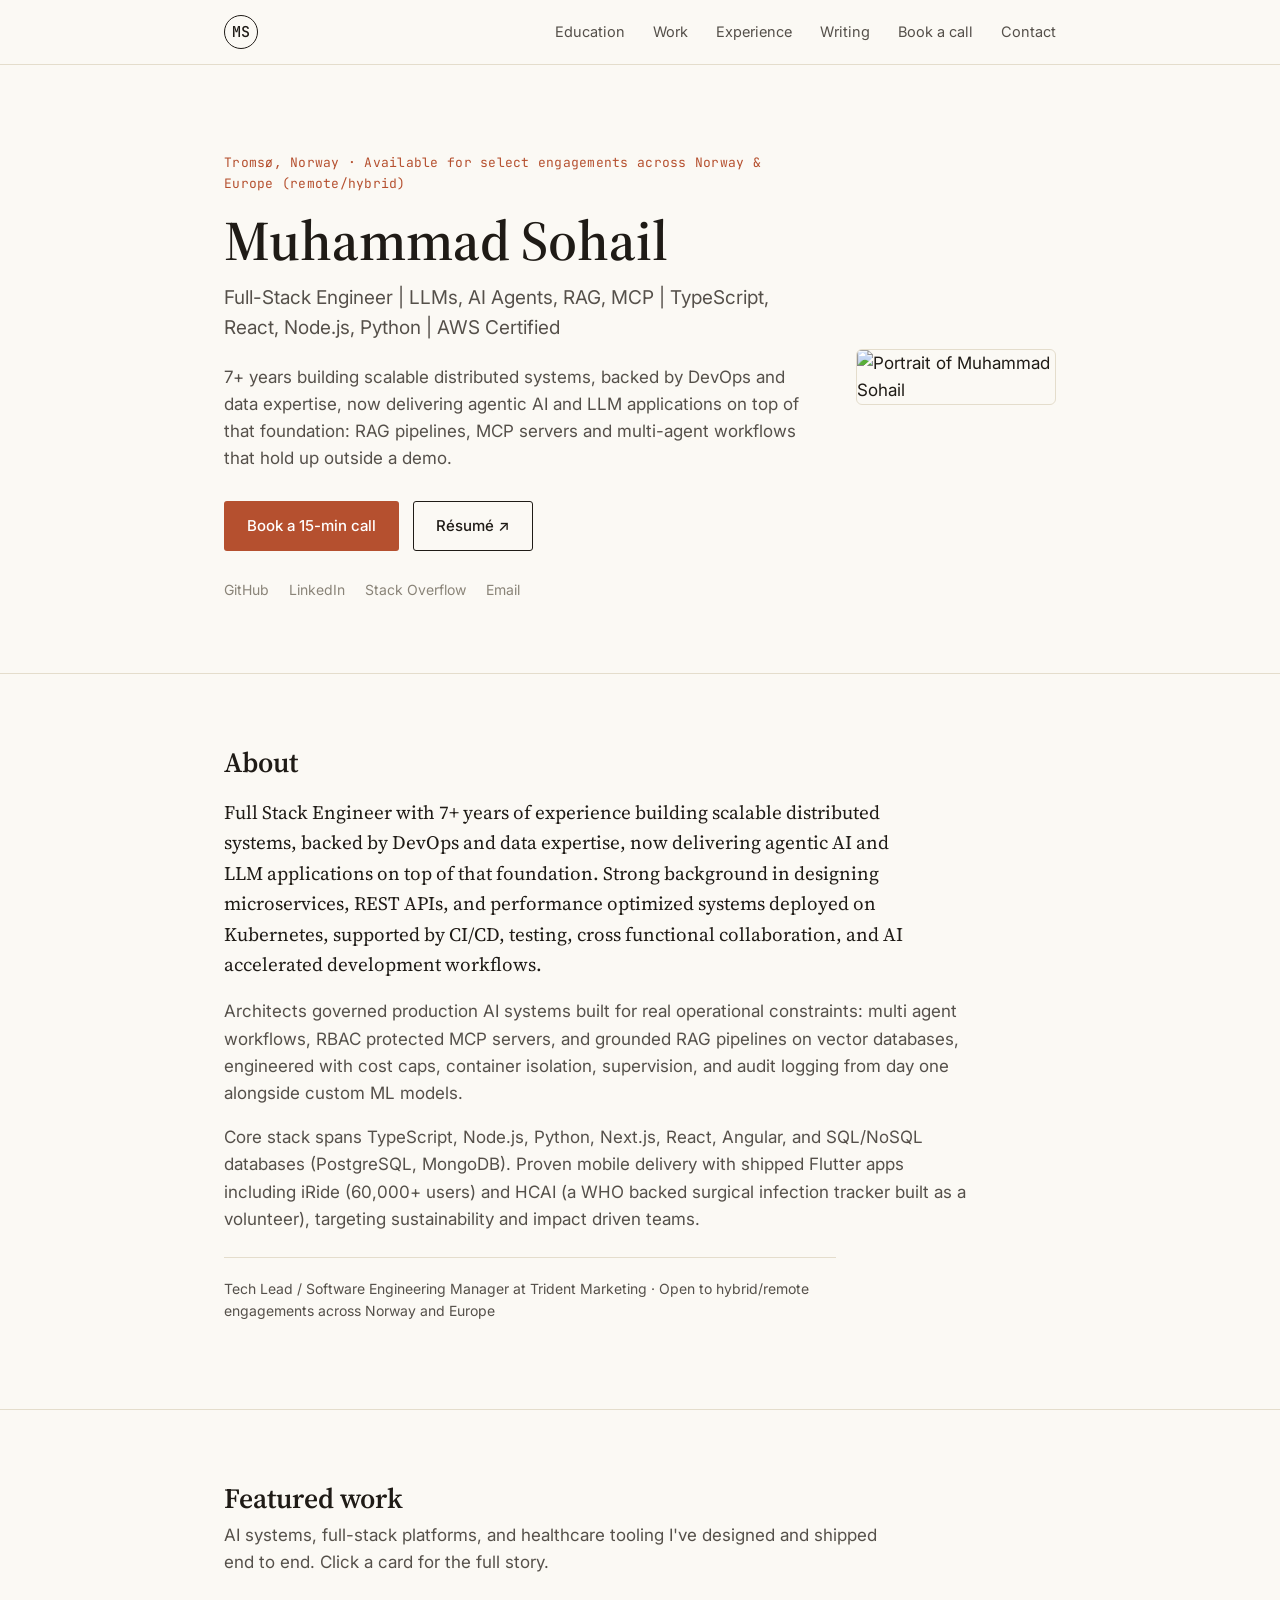
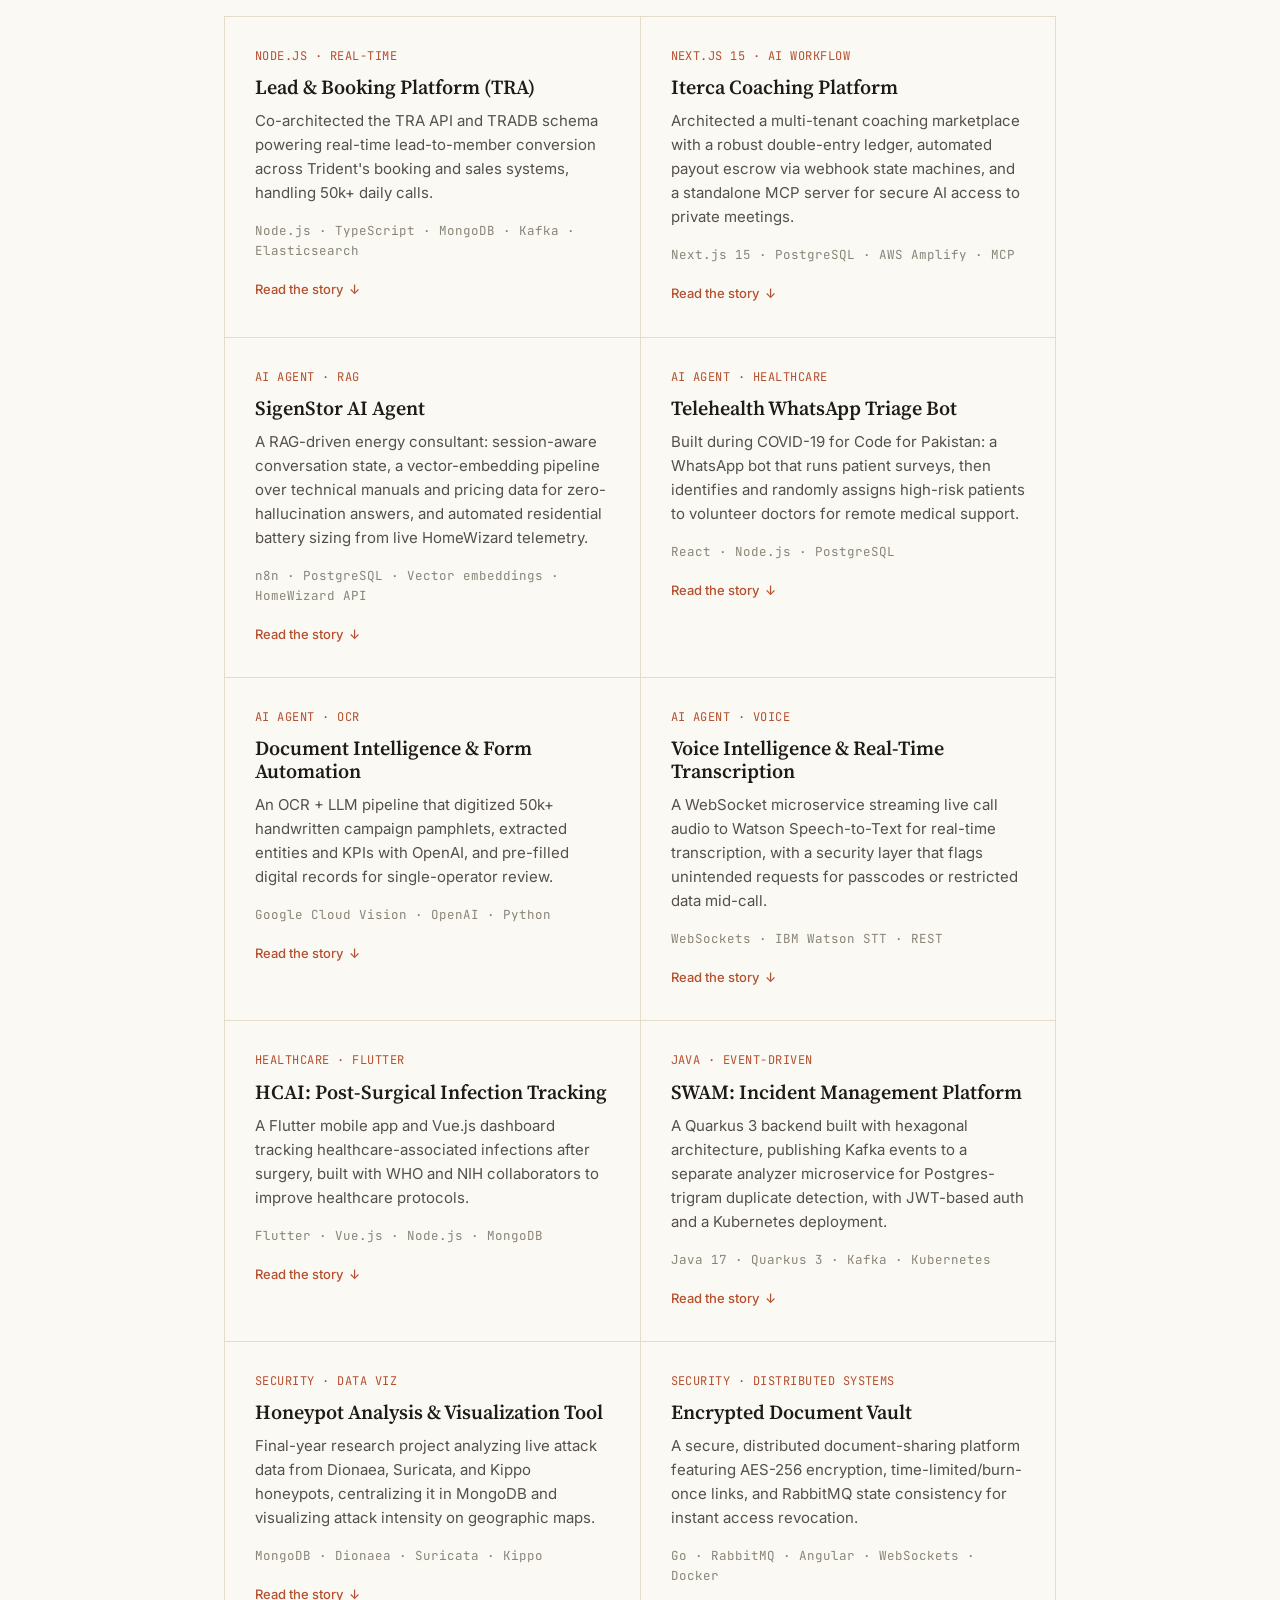
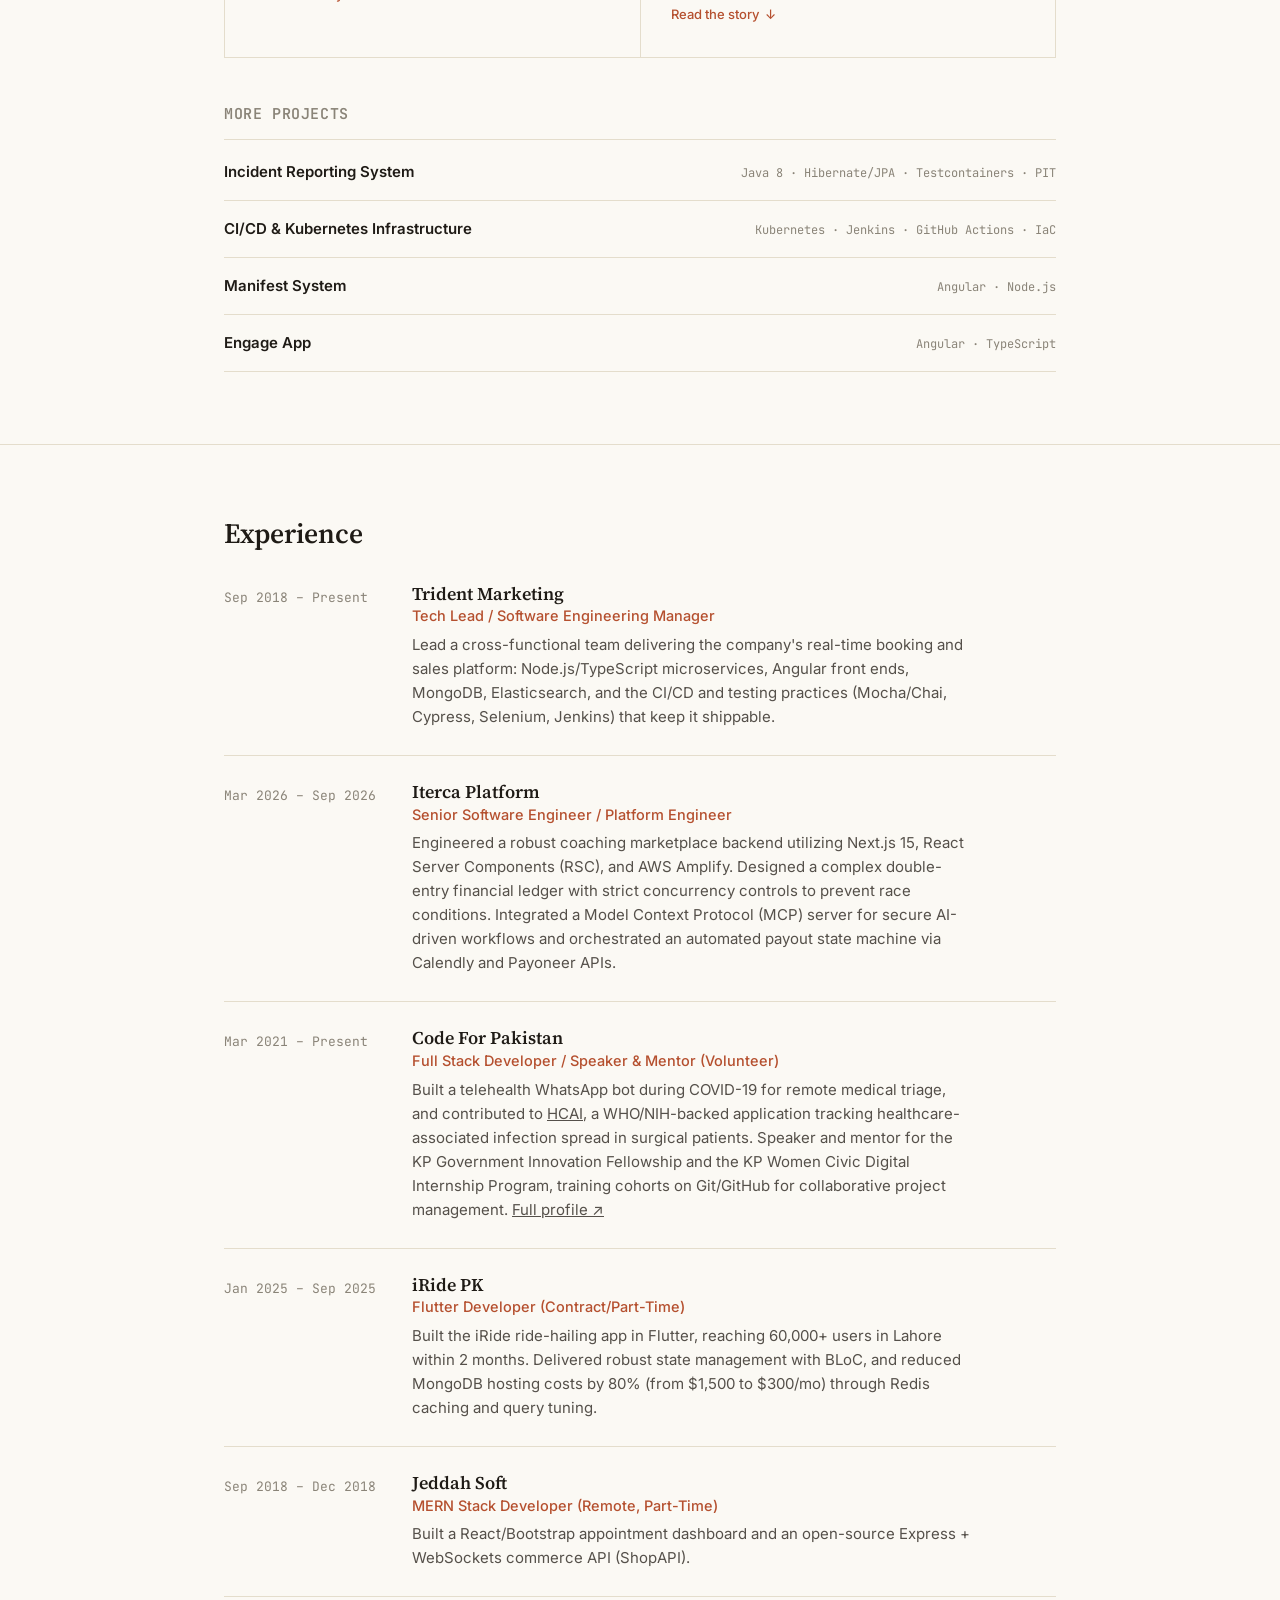
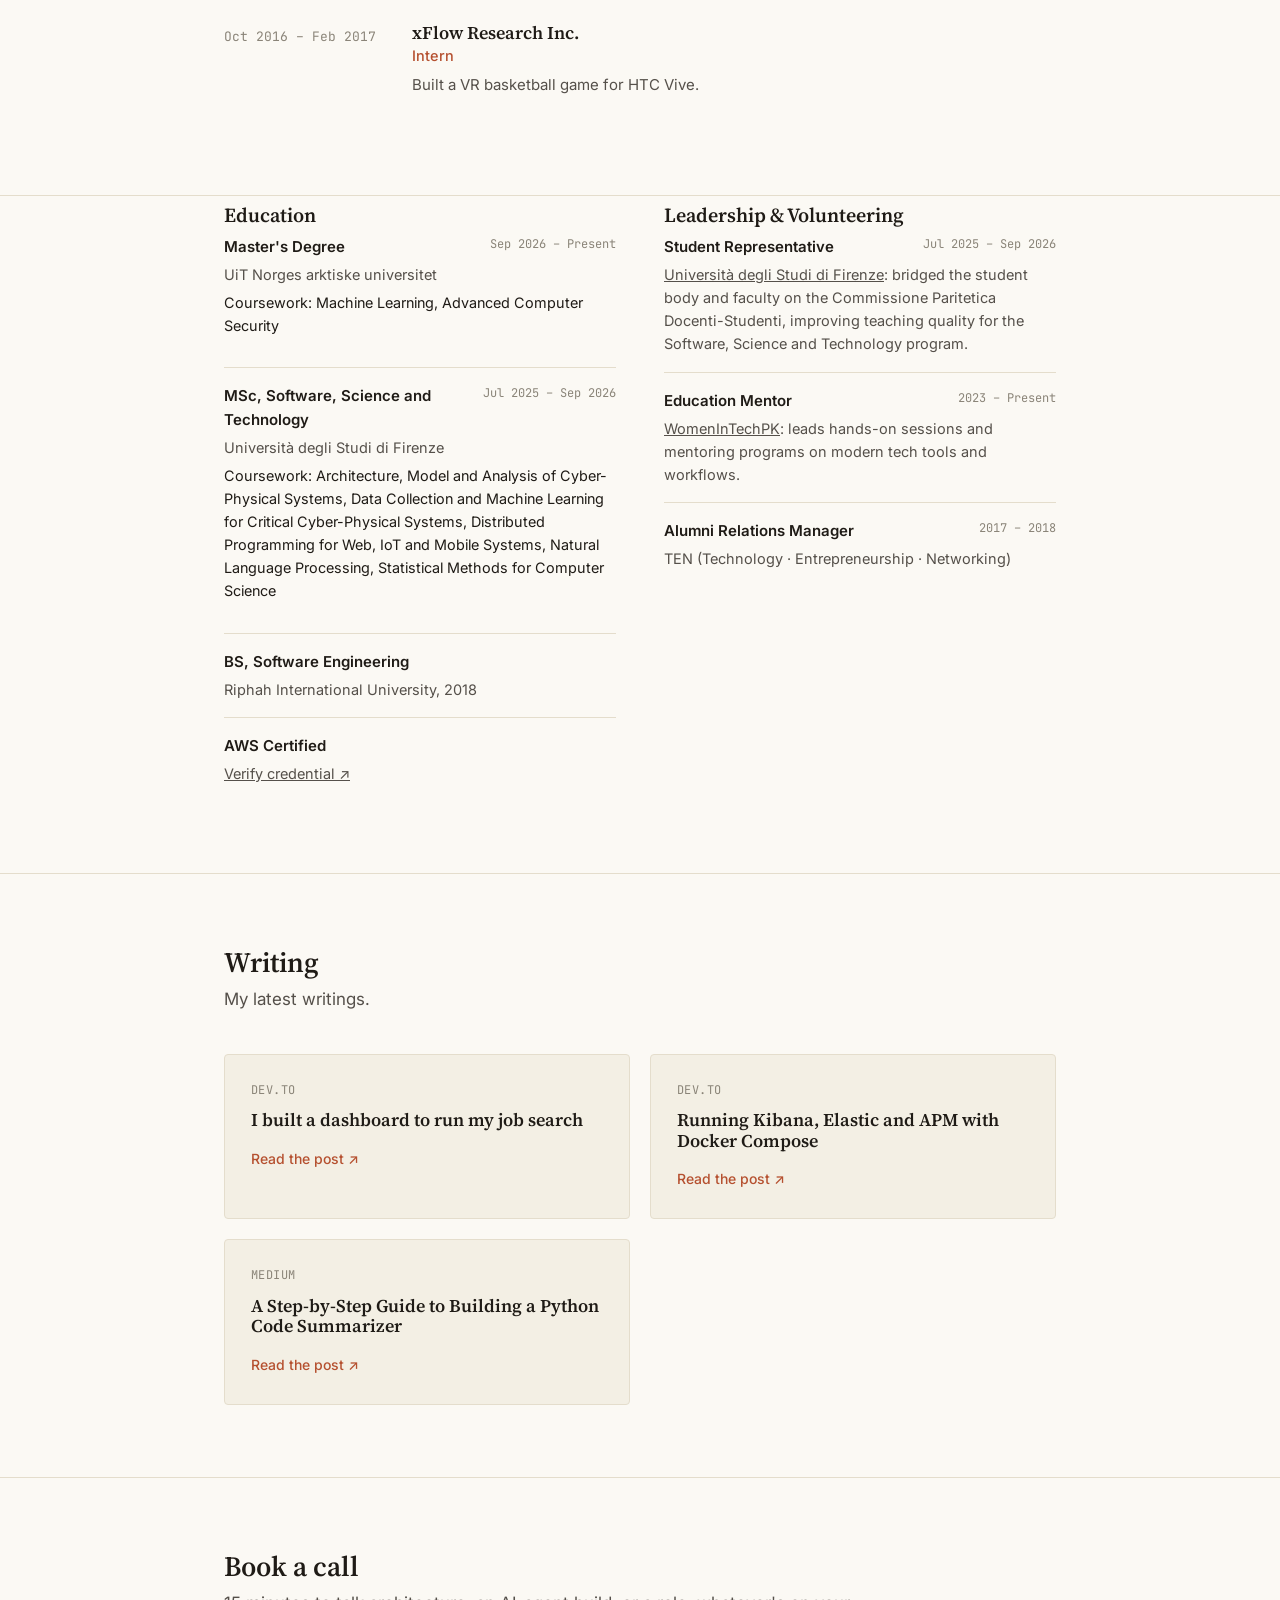
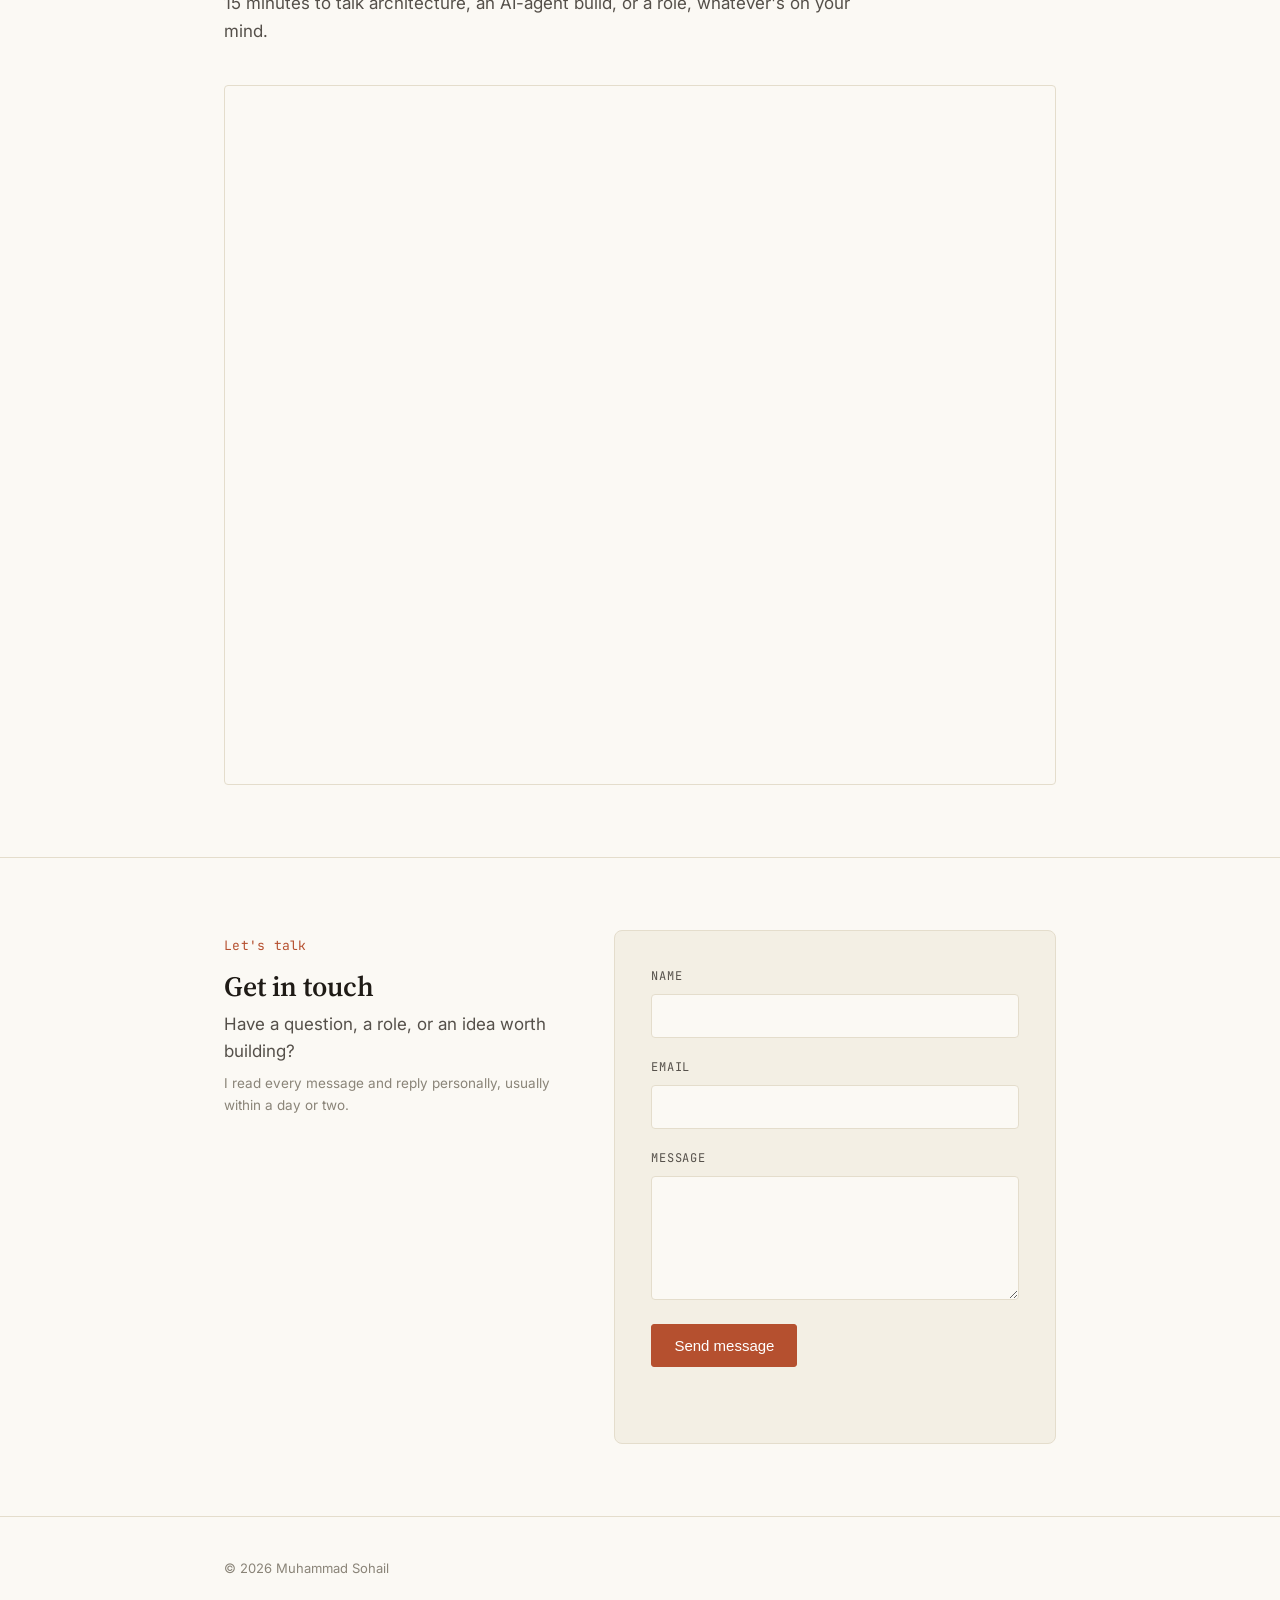
==== commit c88210b3: "Site: TRA Lead & Booking platform first in Featured work" ====
--- a/index.html
+++ b/index.html
@@ -168,123 +168,6 @@
       <div class="work-grid">
         <details class="work-card">
           <summary>
-            <p class="work-kicker">Next.js 15 · AI Workflow</p>
-            <h3>Iterca Coaching Platform</h3>
-            <p class="work-summary">Architected a multi-tenant coaching marketplace with a robust double-entry ledger, automated payout escrow via webhook state machines, and a standalone MCP server for secure AI access to private meetings.</p>
-            <p class="work-stack">Next.js 15 · PostgreSQL · AWS Amplify · MCP</p>
-            <span class="work-toggle">Read the story</span>
-          </summary>
-          <div class="work-details">
-            <p><strong>The Challenge:</strong> Building a scalable coaching platform that securely handles double-entry accounting, automates payouts for 50+ coaches via Calendly, and securely integrates AI for meeting intelligence without data leakage.</p>
-            <p><strong>The Architecture:</strong> A distributed Next.js (App Router) environment deployed to AWS Amplify, backed by an AWS RDS PostgreSQL database inside a secure VPC. A standalone Model Context Protocol (MCP) server was engineered alongside it to enforce granular, role-based access control (RBAC) over meeting notes.</p>
-            <p><strong>The Impact:</strong> Successfully deployed a high-performance (Edge cached) zero-downtime platform that autonomously manages credit deduplication, completely preventing race conditions and automated 20-tab exploitation attempts during checkout.</p>
-          </div>
-        </details>
-
-
-
-        <details class="work-card">
-          <summary>
-            <p class="work-kicker">AI Agent · RAG</p>
-            <h3>SigenStor AI Agent</h3>
-            <p class="work-summary">A RAG-driven energy consultant: session-aware conversation state, a
-               vector-embedding pipeline over technical manuals and pricing data for zero-hallucination
-               answers, and automated residential battery sizing from live HomeWizard telemetry.</p>
-            <p class="work-stack">n8n · PostgreSQL · Vector embeddings · HomeWizard API</p>
-            <span class="work-toggle">Read the story</span>
-          </summary>
-          <div class="work-story">
-            <p>The agent needed to hold context across a multi-turn sales conversation while staying
-               grounded in real technical documentation: no room for hallucinated specs on a home
-               battery install. I built session state in PostgreSQL so the agent could reference earlier
-               turns, and layered a RAG pipeline over ingested manuals and pricing sheets so every answer
-               traced back to source text. On sizing, it pulls live 3-phase load data from HomeWizard
-               telemetry and runs it through hard-coded installation constraints: 5×4mm² cable
-               cross-section requirements, 70kg-per-unit floor loading limits, so a recommendation is
-               only ever one the install can actually support.</p>
-          </div>
-        </details>
-
-        <details class="work-card">
-          <summary>
-            <p class="work-kicker">AI Agent · Healthcare</p>
-            <h3>Telehealth WhatsApp Triage Bot</h3>
-            <p class="work-summary">Built during COVID-19 for Code for Pakistan: a WhatsApp bot that runs
-               patient surveys, then identifies and randomly assigns high-risk patients to volunteer
-               doctors for remote medical support.</p>
-            <p class="work-stack">React · Node.js · PostgreSQL</p>
-            <span class="work-toggle">Read the story</span>
-          </summary>
-          <div class="work-story">
-            <p>Built during the early months of COVID-19, when clinics were overwhelmed and many
-               patients couldn't safely see a doctor in person. Patients complete a WhatsApp-based
-               survey; the system scores it for risk and randomly assigns high-risk cases to one of a
-               rotating pool of volunteer doctors for remote follow-up, spreading the caseload fairly
-               instead of funneling everyone to the same few volunteers.</p>
-          </div>
-        </details>
-
-        <details class="work-card">
-          <summary>
-            <p class="work-kicker">AI Agent · OCR</p>
-            <h3>Document Intelligence &amp; Form Automation</h3>
-            <p class="work-summary">An OCR + LLM pipeline that digitized 50k+ handwritten campaign
-               pamphlets, extracted entities and KPIs with OpenAI, and pre-filled digital records for
-               single-operator review.</p>
-            <p class="work-stack">Google Cloud Vision · OpenAI · Python</p>
-            <span class="work-toggle">Read the story</span>
-          </summary>
-          <div class="work-story">
-            <p>The original workflow was fully manual: someone reading a scanned pamphlet and retyping
-               it into a form. I replaced that with a dual-view interface, the pamphlet image on one
-               side, the OCR- and OpenAI-extracted fields pre-filled on the other, so an operator's job
-               became confirm-and-submit instead of transcribe-from-scratch. That cut per-record
-               handling time dramatically across a backlog of 50k+ pamphlets.</p>
-          </div>
-        </details>
-
-        <details class="work-card">
-          <summary>
-            <p class="work-kicker">AI Agent · Voice</p>
-            <h3>Voice Intelligence &amp; Real-Time Transcription</h3>
-            <p class="work-summary">A WebSocket microservice streaming live call audio to Watson
-               Speech-to-Text for real-time transcription, with a security layer that flags unintended
-               requests for passcodes or restricted data mid-call.</p>
-            <p class="work-stack">WebSockets · IBM Watson STT · REST</p>
-            <span class="work-toggle">Read the story</span>
-          </summary>
-          <div class="work-story">
-            <p>Streaming live call audio to Watson STT over WebSockets meant transcription had to keep
-               pace with the call in real time, not batch-process it afterward. On top of the transcript
-               stream, I added a lightweight rule layer that flags moments where a caller requests a
-               passcode or other restricted data mid-call: useful for a compliance team to review, on
-               calls worth a second look rather than buried in a full transcript archive.</p>
-          </div>
-        </details>
-
-        <details class="work-card">
-          <summary>
-            <p class="work-kicker">Healthcare · Flutter</p>
-            <h3>HCAI: Post-Surgical Infection Tracking</h3>
-            <p class="work-summary">A Flutter mobile app and Vue.js dashboard tracking
-               healthcare-associated infections after surgery, built with WHO and NIH collaborators to
-               improve healthcare protocols.</p>
-            <p class="work-stack">Flutter · Vue.js · Node.js · MongoDB</p>
-            <span class="work-toggle">Read the story</span>
-          </summary>
-          <div class="work-story">
-            <p>Post-surgical infection tracking was being done without a shared system between
-               hospitals. HCAI gave clinicians a Flutter app to log LAARC-standard lab evaluations
-               directly from the ward, feeding a Vue.js dashboard that WHO and NIH collaborators used
-               for performance reporting. I worked as solutions engineer on the architecture: a
-               microservices split between the mobile intake app and the reporting backend, with the
-               data model designed specifically around the surveillance protocols the WHO/NIH team
-               needed, not a generic form builder retrofitted to fit.</p>
-          </div>
-        </details>
-
-        <details class="work-card">
-          <summary>
             <p class="work-kicker">Node.js · Real-Time</p>
             <h3>Lead &amp; Booking Platform (TRA)</h3>
             <p class="work-summary">Co-architected the TRA API and TRADB schema powering real-time
@@ -309,6 +192,125 @@
                $12,000/year in infra cost without touching performance.</p>
           </div>
         </details>
+
+        <details class="work-card">
+          <summary>
+            <p class="work-kicker">Next.js 15 · AI Workflow</p>
+            <h3>Iterca Coaching Platform</h3>
+            <p class="work-summary">Architected a multi-tenant coaching marketplace with a robust double-entry ledger, automated payout escrow via webhook state machines, and a standalone MCP server for secure AI access to private meetings.</p>
+            <p class="work-stack">Next.js 15 · PostgreSQL · AWS Amplify · MCP</p>
+            <span class="work-toggle">Read the story</span>
+          </summary>
+          <div class="work-details">
+            <p><strong>The Challenge:</strong> Building a scalable coaching platform that securely handles double-entry accounting, automates payouts for 50+ coaches via Calendly, and securely integrates AI for meeting intelligence without data leakage.</p>
+            <p><strong>The Architecture:</strong> A distributed Next.js (App Router) environment deployed to AWS Amplify, backed by an AWS RDS PostgreSQL database inside a secure VPC. A standalone Model Context Protocol (MCP) server was engineered alongside it to enforce granular, role-based access control (RBAC) over meeting notes.</p>
+            <p><strong>The Impact:</strong> Successfully deployed a high-performance (Edge cached) zero-downtime platform that autonomously manages credit deduplication, completely preventing race conditions and automated 20-tab exploitation attempts during checkout.</p>
+          </div>
+        </details>
+
+
+
+        <details class="work-card">
+          <summary>
+            <p class="work-kicker">AI Agent · RAG</p>
+            <h3>SigenStor AI Agent</h3>
+            <p class="work-summary">A RAG-driven energy consultant: session-aware conversation state, a
+               vector-embedding pipeline over technical manuals and pricing data for zero-hallucination
+               answers, and automated residential battery sizing from live HomeWizard telemetry.</p>
+            <p class="work-stack">n8n · PostgreSQL · Vector embeddings · HomeWizard API</p>
+            <span class="work-toggle">Read the story</span>
+          </summary>
+          <div class="work-story">
+            <p>The agent needed to hold context across a multi-turn sales conversation while staying
+               grounded in real technical documentation: no room for hallucinated specs on a home
+               battery install. I built session state in PostgreSQL so the agent could reference earlier
+               turns, and layered a RAG pipeline over ingested manuals and pricing sheets so every answer
+               traced back to source text. On sizing, it pulls live 3-phase load data from HomeWizard
+               telemetry and runs it through hard-coded installation constraints: 5×4mm² cable
+               cross-section requirements, 70kg-per-unit floor loading limits, so a recommendation is
+               only ever one the install can actually support.</p>
+          </div>
+        </details>
+
+        <details class="work-card">
+          <summary>
+            <p class="work-kicker">AI Agent · Healthcare</p>
+            <h3>Telehealth WhatsApp Triage Bot</h3>
+            <p class="work-summary">Built during COVID-19 for Code for Pakistan: a WhatsApp bot that runs
+               patient surveys, then identifies and randomly assigns high-risk patients to volunteer
+               doctors for remote medical support.</p>
+            <p class="work-stack">React · Node.js · PostgreSQL</p>
+            <span class="work-toggle">Read the story</span>
+          </summary>
+          <div class="work-story">
+            <p>Built during the early months of COVID-19, when clinics were overwhelmed and many
+               patients couldn't safely see a doctor in person. Patients complete a WhatsApp-based
+               survey; the system scores it for risk and randomly assigns high-risk cases to one of a
+               rotating pool of volunteer doctors for remote follow-up, spreading the caseload fairly
+               instead of funneling everyone to the same few volunteers.</p>
+          </div>
+        </details>
+
+        <details class="work-card">
+          <summary>
+            <p class="work-kicker">AI Agent · OCR</p>
+            <h3>Document Intelligence &amp; Form Automation</h3>
+            <p class="work-summary">An OCR + LLM pipeline that digitized 50k+ handwritten campaign
+               pamphlets, extracted entities and KPIs with OpenAI, and pre-filled digital records for
+               single-operator review.</p>
+            <p class="work-stack">Google Cloud Vision · OpenAI · Python</p>
+            <span class="work-toggle">Read the story</span>
+          </summary>
+          <div class="work-story">
+            <p>The original workflow was fully manual: someone reading a scanned pamphlet and retyping
+               it into a form. I replaced that with a dual-view interface, the pamphlet image on one
+               side, the OCR- and OpenAI-extracted fields pre-filled on the other, so an operator's job
+               became confirm-and-submit instead of transcribe-from-scratch. That cut per-record
+               handling time dramatically across a backlog of 50k+ pamphlets.</p>
+          </div>
+        </details>
+
+        <details class="work-card">
+          <summary>
+            <p class="work-kicker">AI Agent · Voice</p>
+            <h3>Voice Intelligence &amp; Real-Time Transcription</h3>
+            <p class="work-summary">A WebSocket microservice streaming live call audio to Watson
+               Speech-to-Text for real-time transcription, with a security layer that flags unintended
+               requests for passcodes or restricted data mid-call.</p>
+            <p class="work-stack">WebSockets · IBM Watson STT · REST</p>
+            <span class="work-toggle">Read the story</span>
+          </summary>
+          <div class="work-story">
+            <p>Streaming live call audio to Watson STT over WebSockets meant transcription had to keep
+               pace with the call in real time, not batch-process it afterward. On top of the transcript
+               stream, I added a lightweight rule layer that flags moments where a caller requests a
+               passcode or other restricted data mid-call: useful for a compliance team to review, on
+               calls worth a second look rather than buried in a full transcript archive.</p>
+          </div>
+        </details>
+
+        <details class="work-card">
+          <summary>
+            <p class="work-kicker">Healthcare · Flutter</p>
+            <h3>HCAI: Post-Surgical Infection Tracking</h3>
+            <p class="work-summary">A Flutter mobile app and Vue.js dashboard tracking
+               healthcare-associated infections after surgery, built with WHO and NIH collaborators to
+               improve healthcare protocols.</p>
+            <p class="work-stack">Flutter · Vue.js · Node.js · MongoDB</p>
+            <span class="work-toggle">Read the story</span>
+          </summary>
+          <div class="work-story">
+            <p>Post-surgical infection tracking was being done without a shared system between
+               hospitals. HCAI gave clinicians a Flutter app to log LAARC-standard lab evaluations
+               directly from the ward, feeding a Vue.js dashboard that WHO and NIH collaborators used
+               for performance reporting. I worked as solutions engineer on the architecture: a
+               microservices split between the mobile intake app and the reporting backend, with the
+               data model designed specifically around the surveillance protocols the WHO/NIH team
+               needed, not a generic form builder retrofitted to fit.</p>
+          </div>
+        </details>
+
+
 
         <details class="work-card">
           <summary>
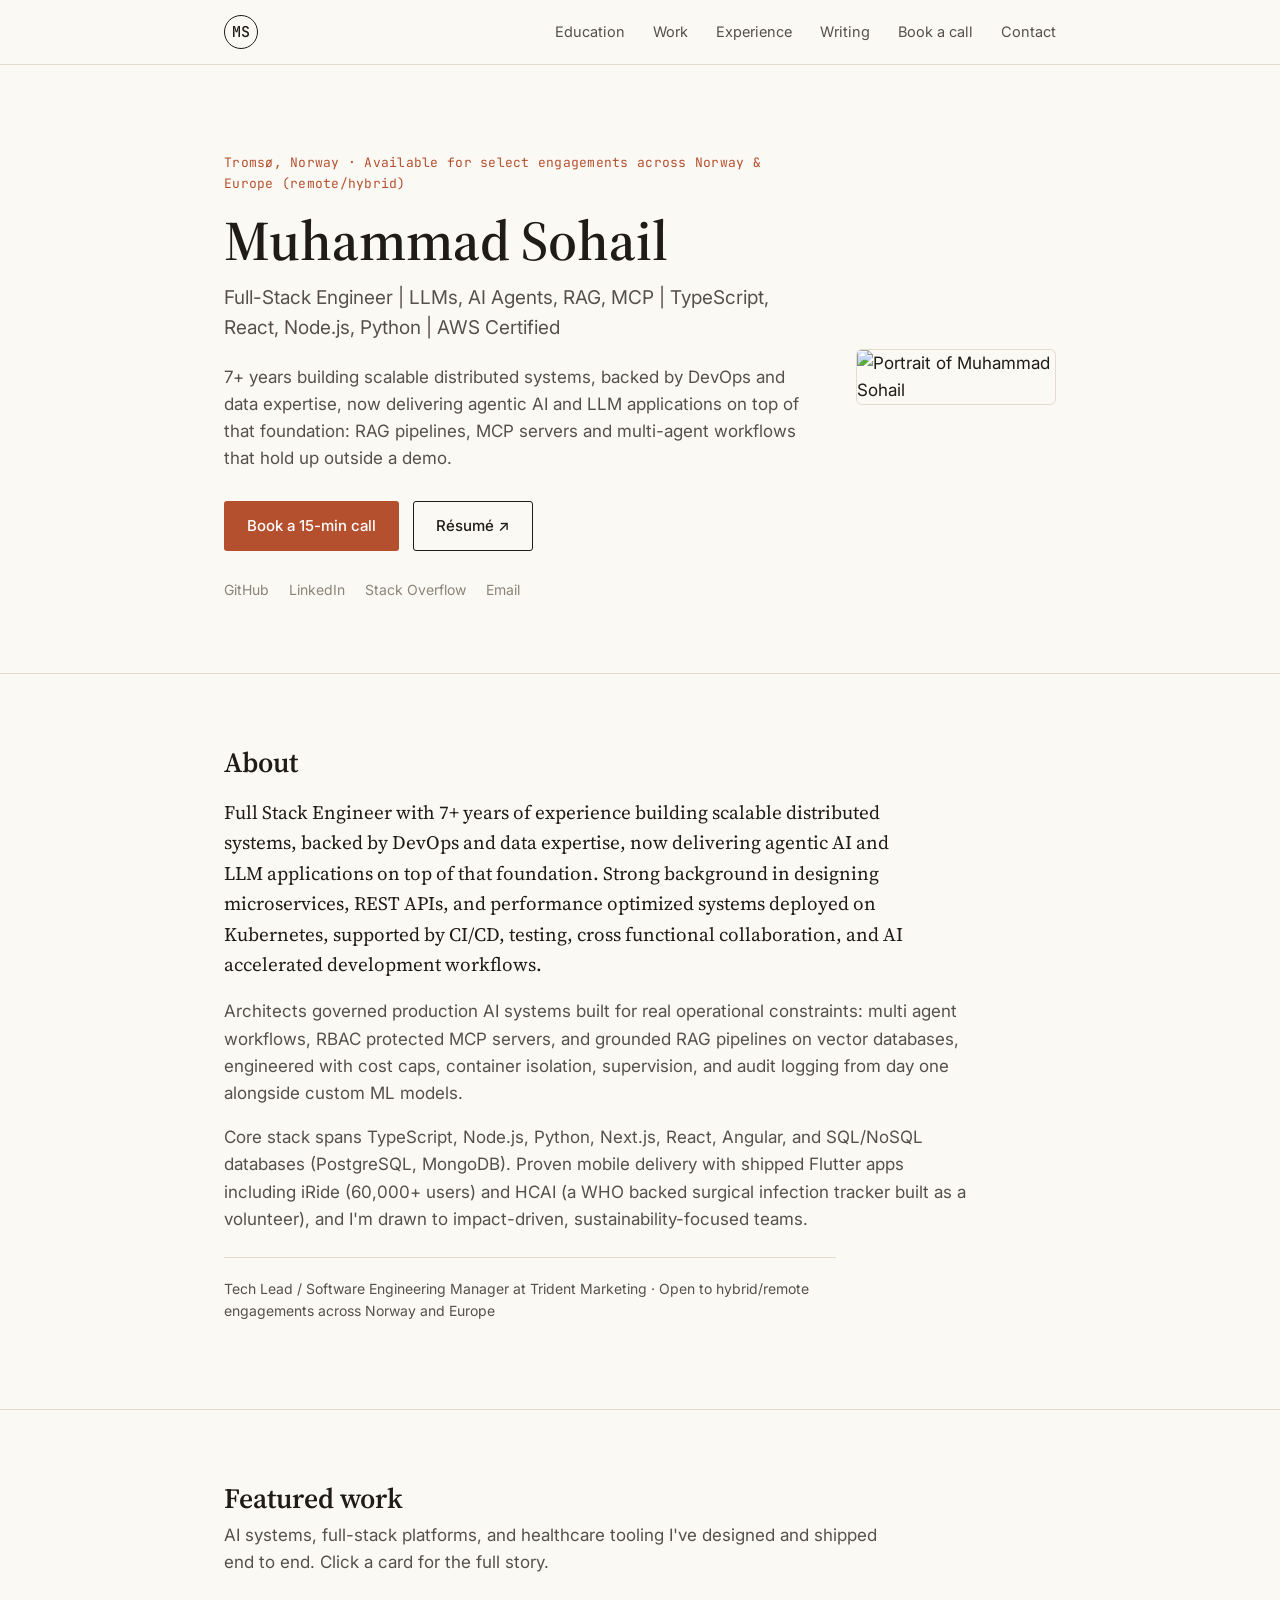
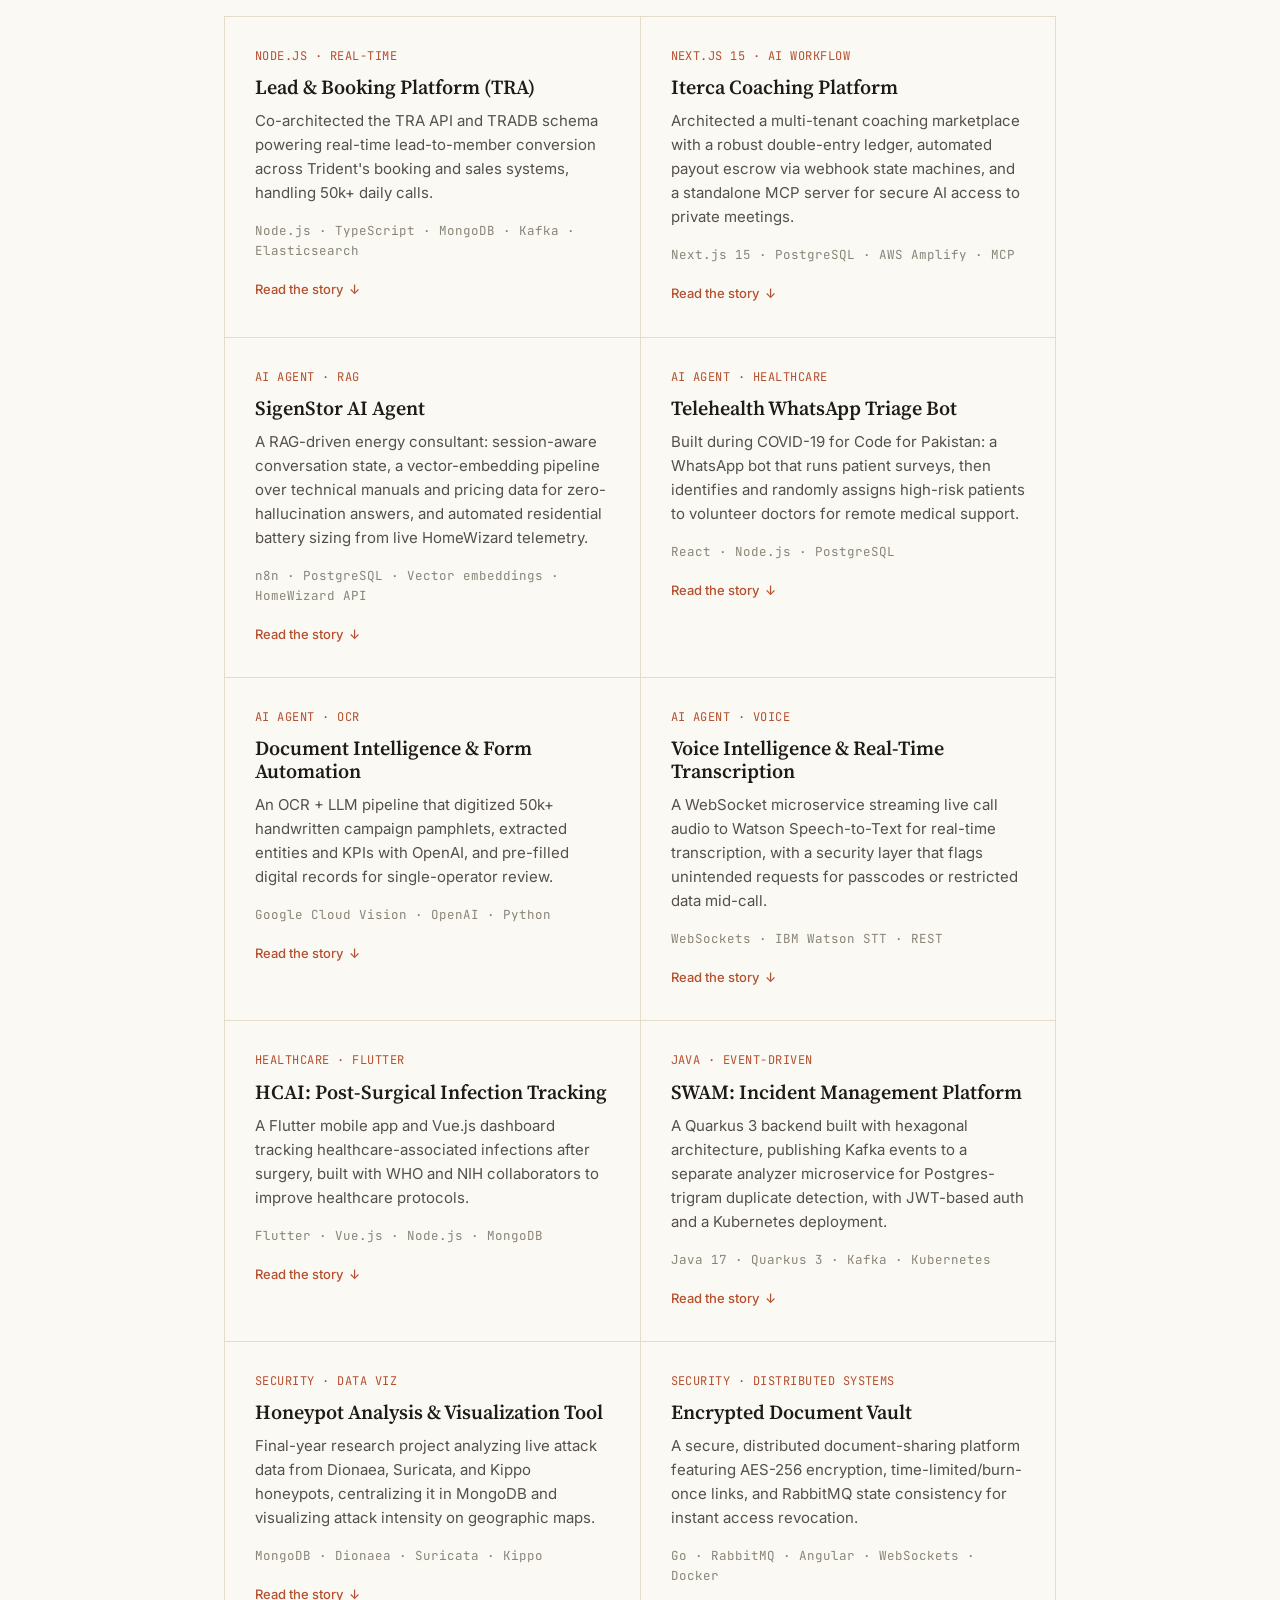
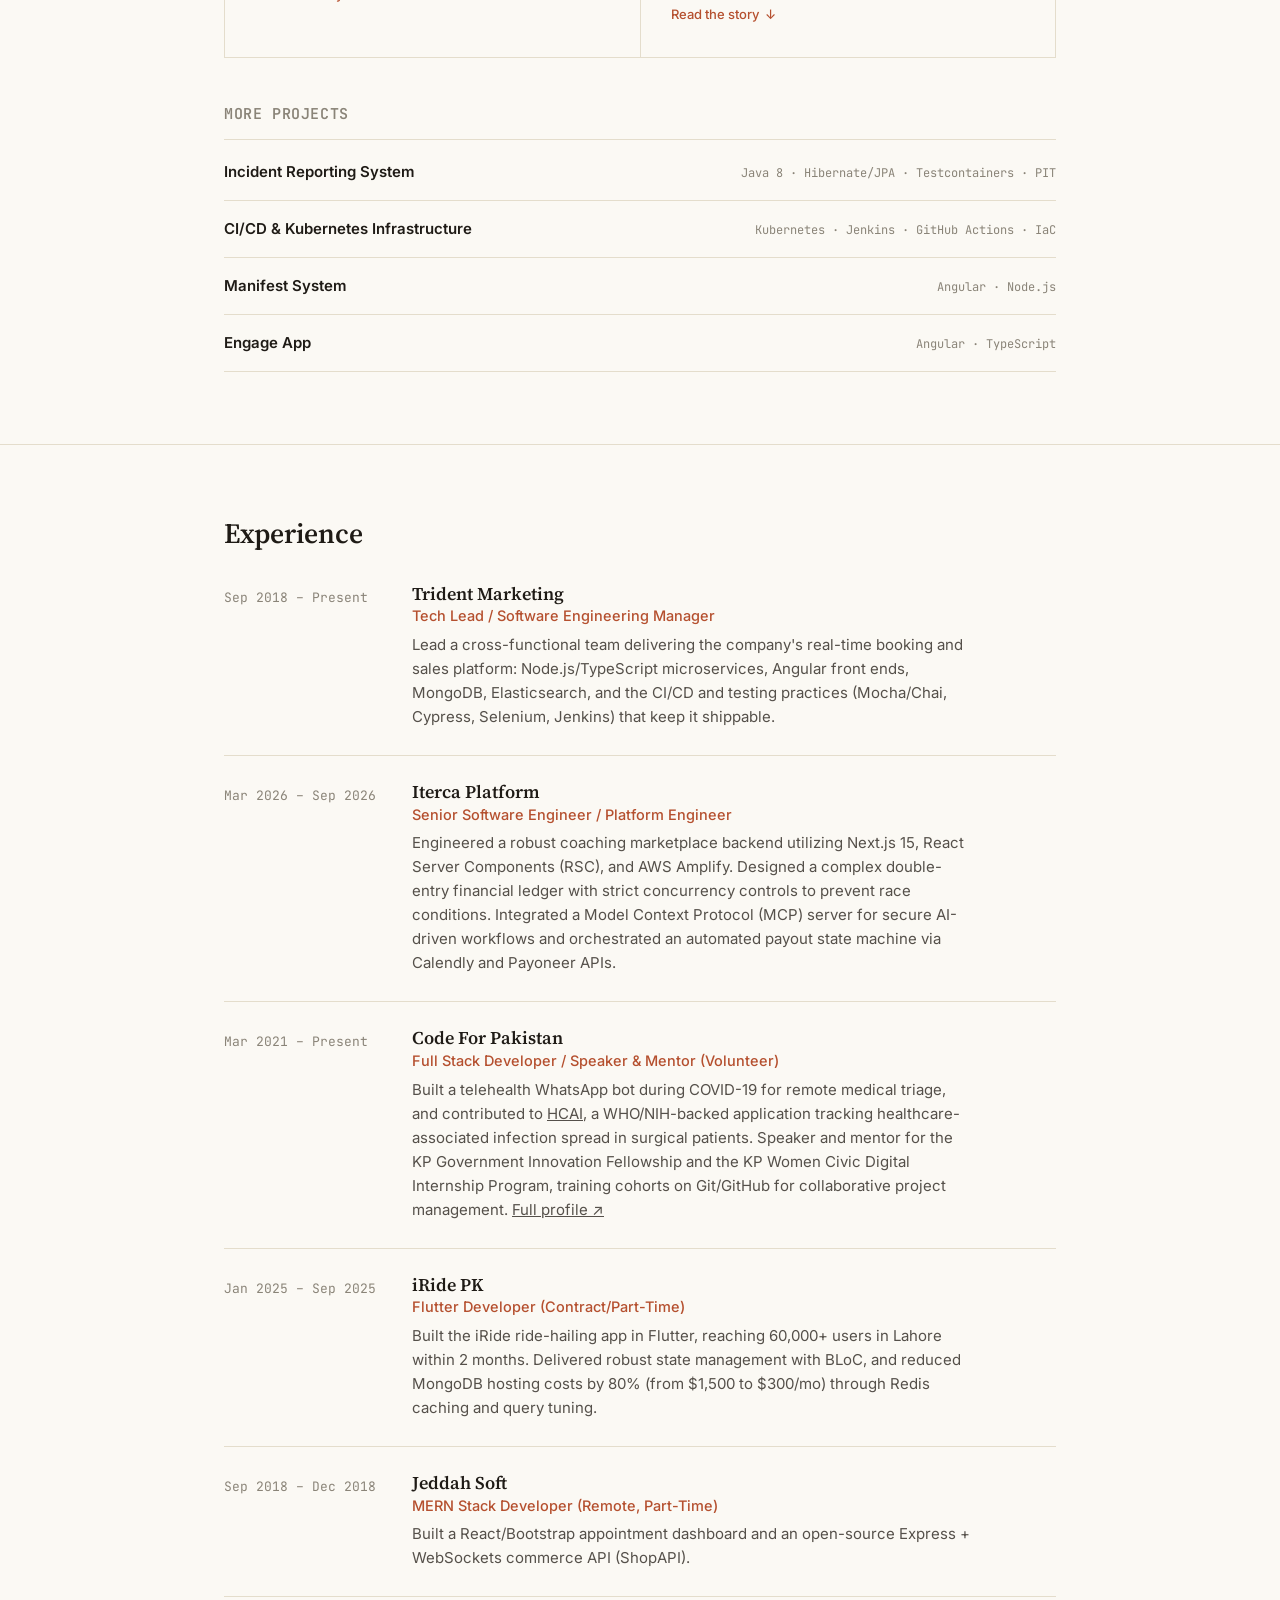
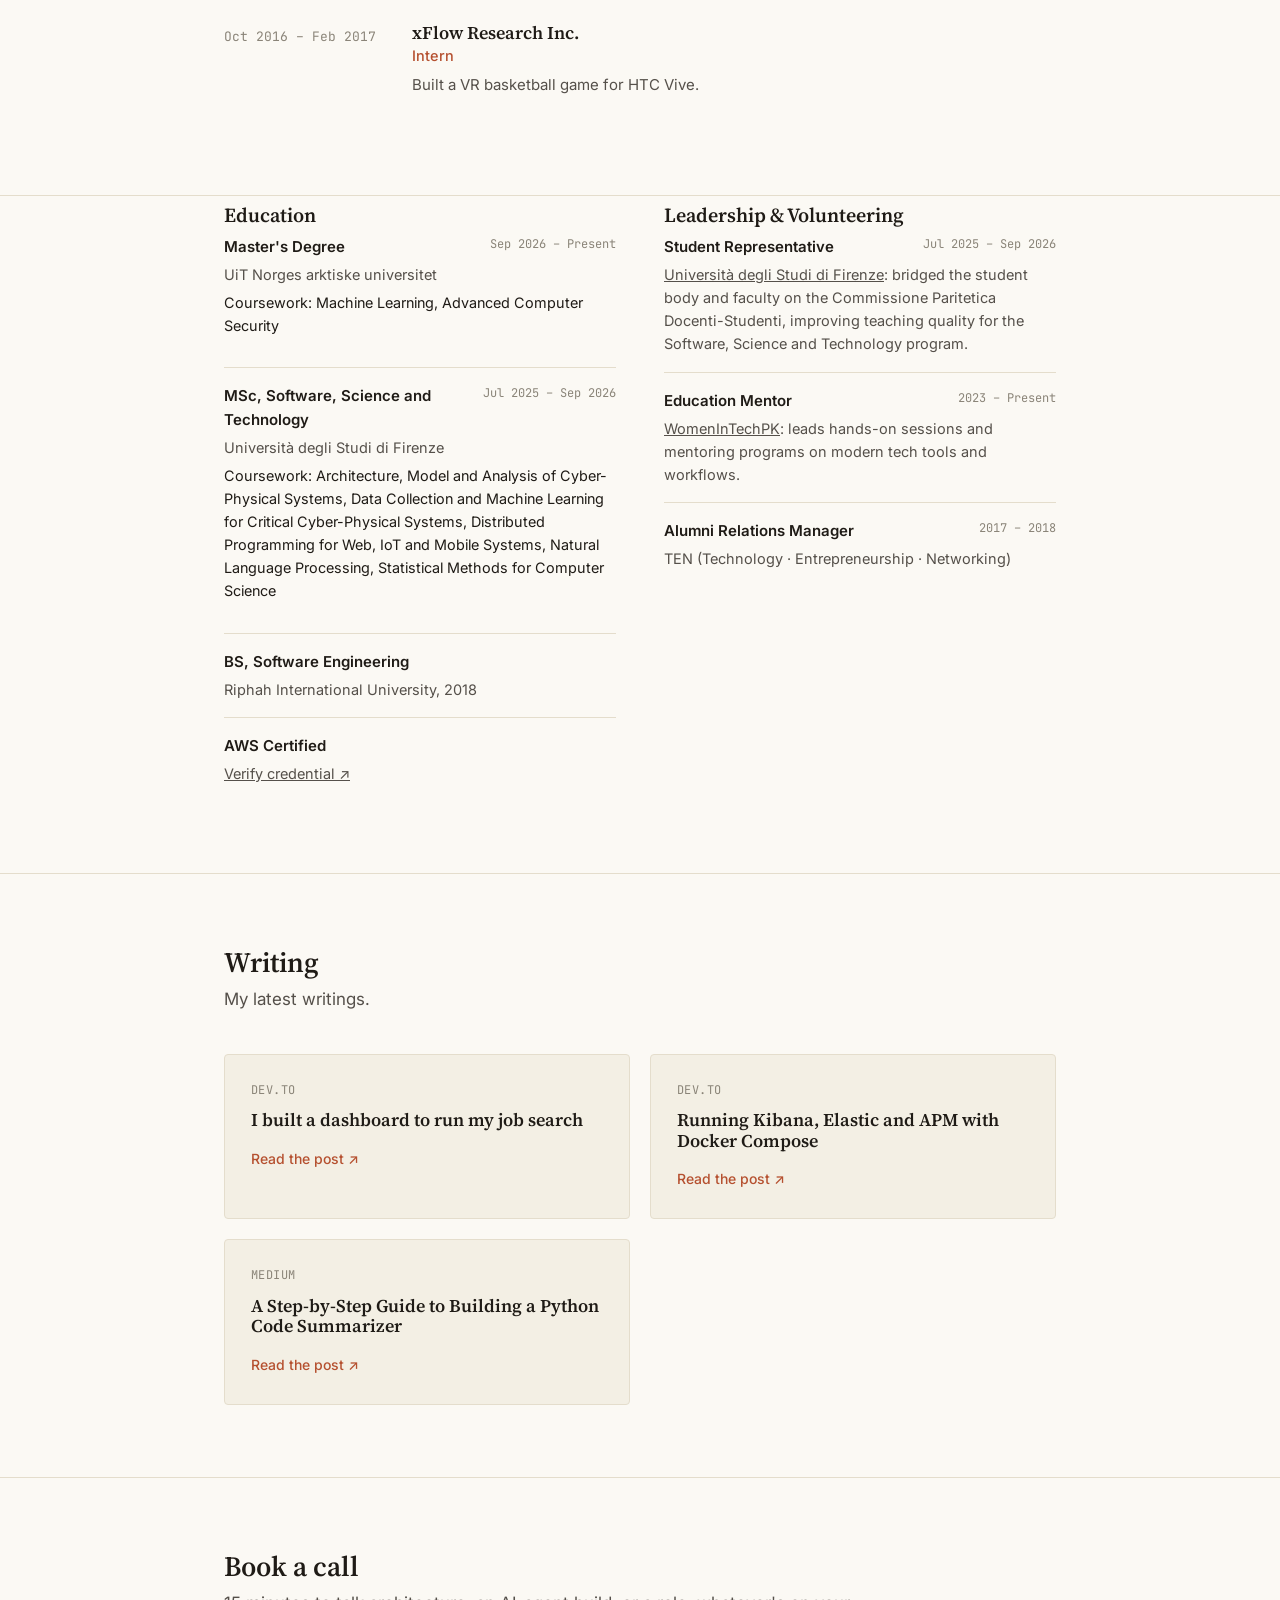
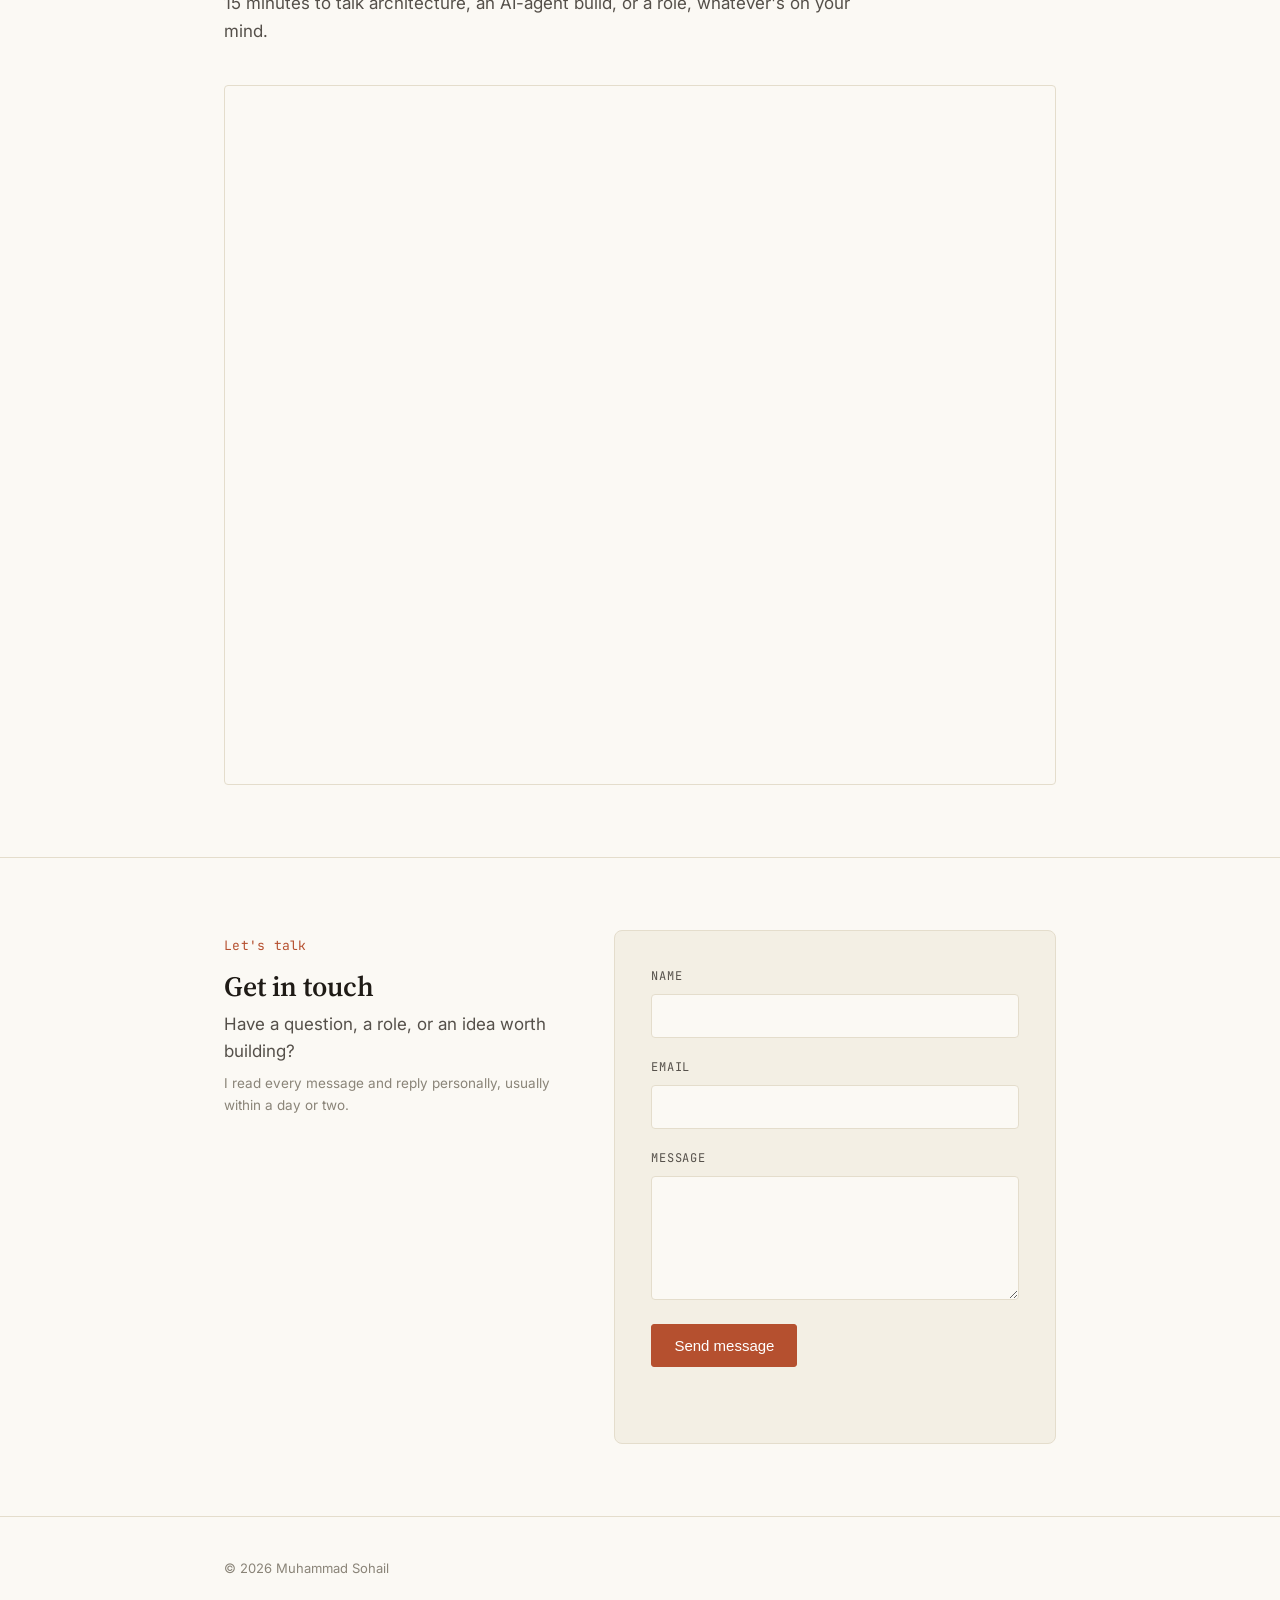
==== commit 8dceeee3: "About/Summary: natural ending of the third paragraph" ====
--- a/index.html
+++ b/index.html
@@ -153,7 +153,8 @@
           Core stack spans TypeScript, Node.js, Python, Next.js, React, Angular, and SQL/NoSQL
           databases (PostgreSQL, MongoDB). Proven mobile delivery with shipped Flutter apps
           including iRide (60,000+ users) and HCAI (a WHO backed surgical infection tracker built
-          as a volunteer), targeting sustainability and impact driven teams.
+          as a volunteer), and I'm drawn to impact-driven,
+          sustainability-focused teams.
         </p>
         <p class="about-meta">Tech Lead / Software Engineering Manager at Trident Marketing · Open to hybrid/remote engagements across Norway and Europe</p>
       </div>
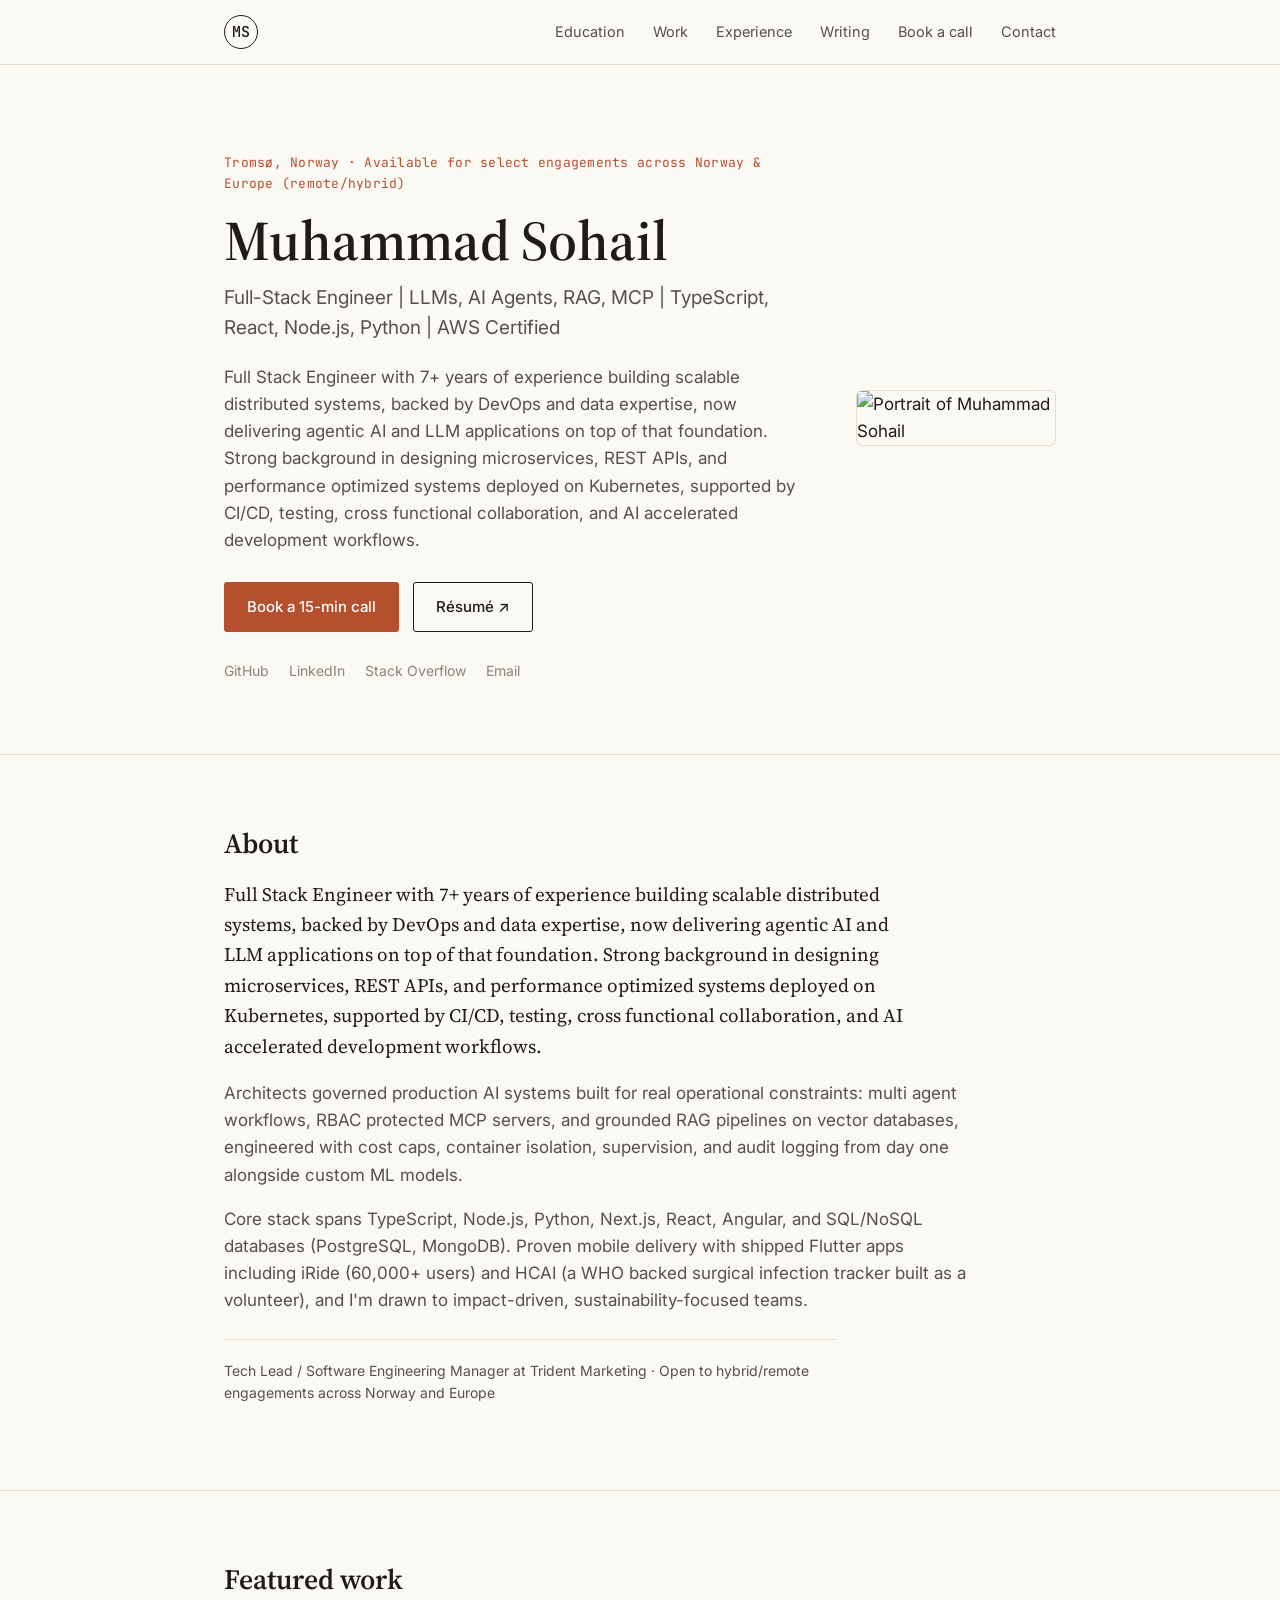
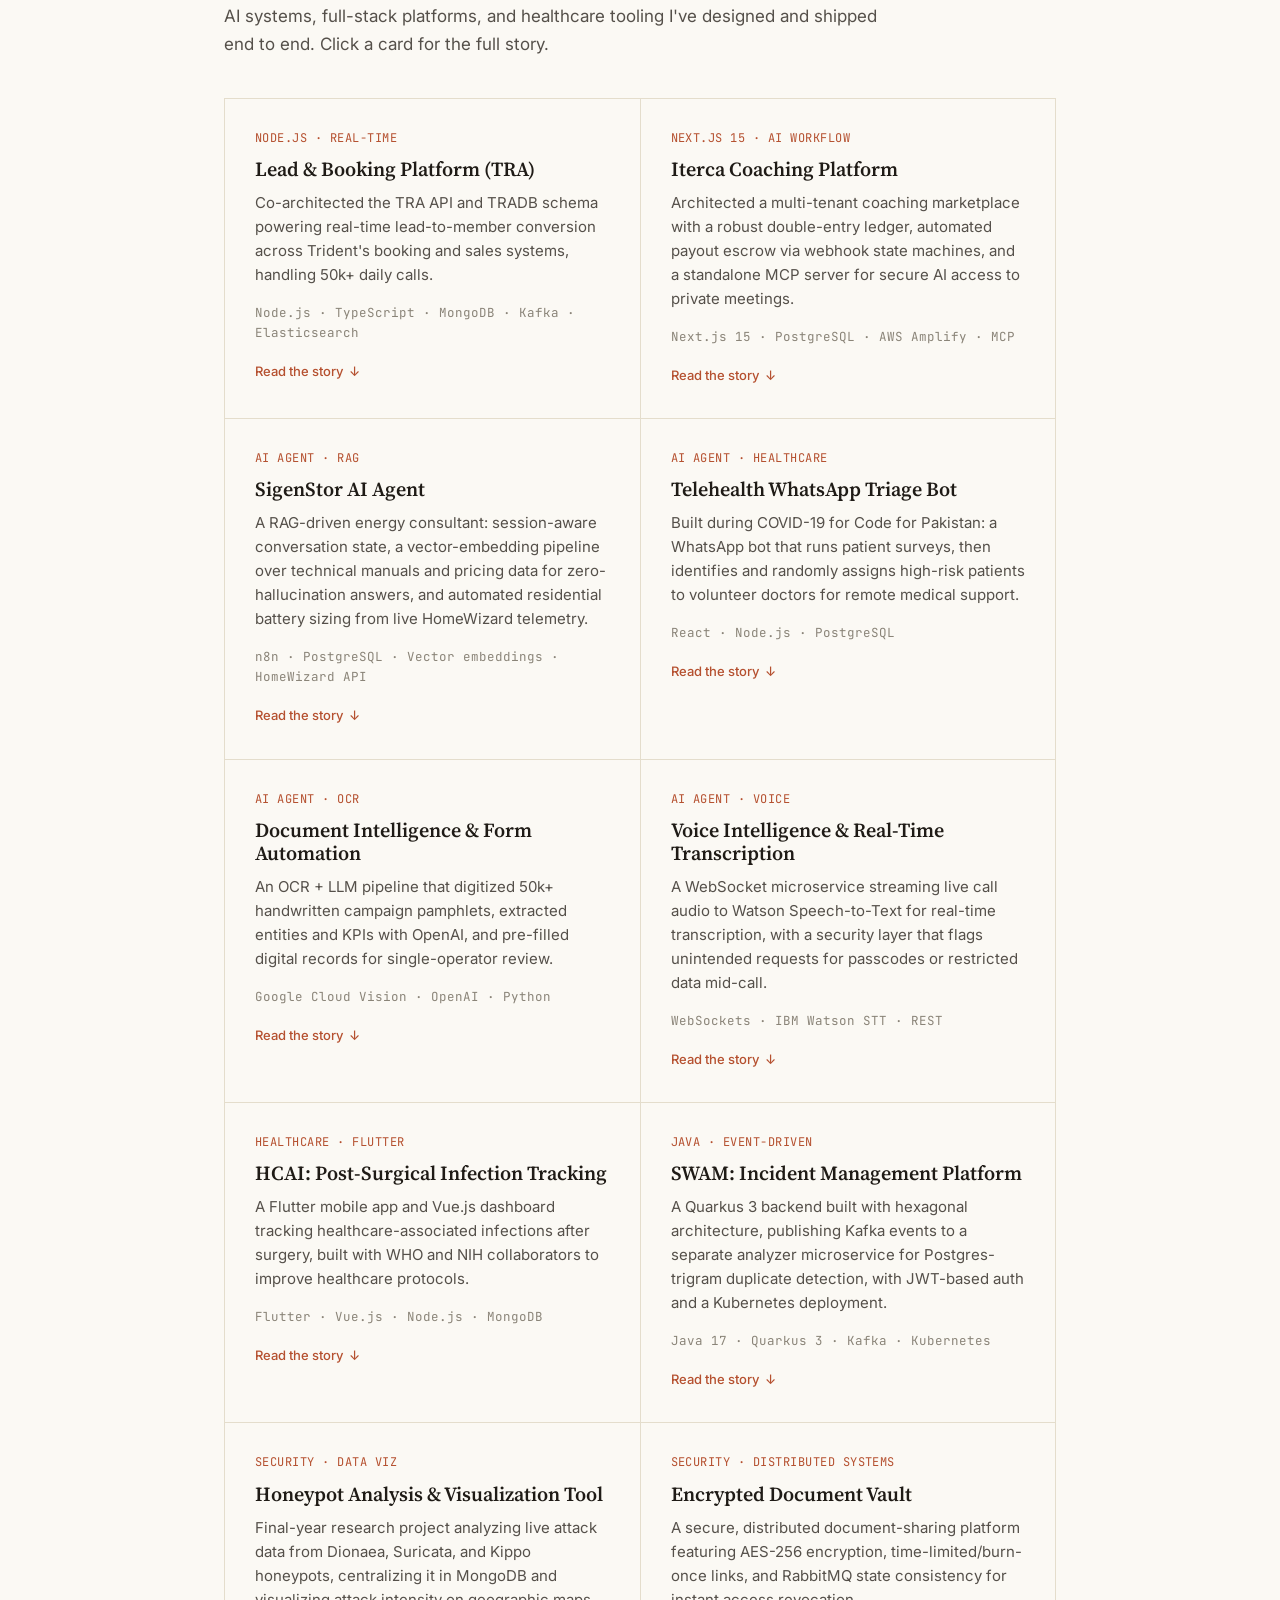
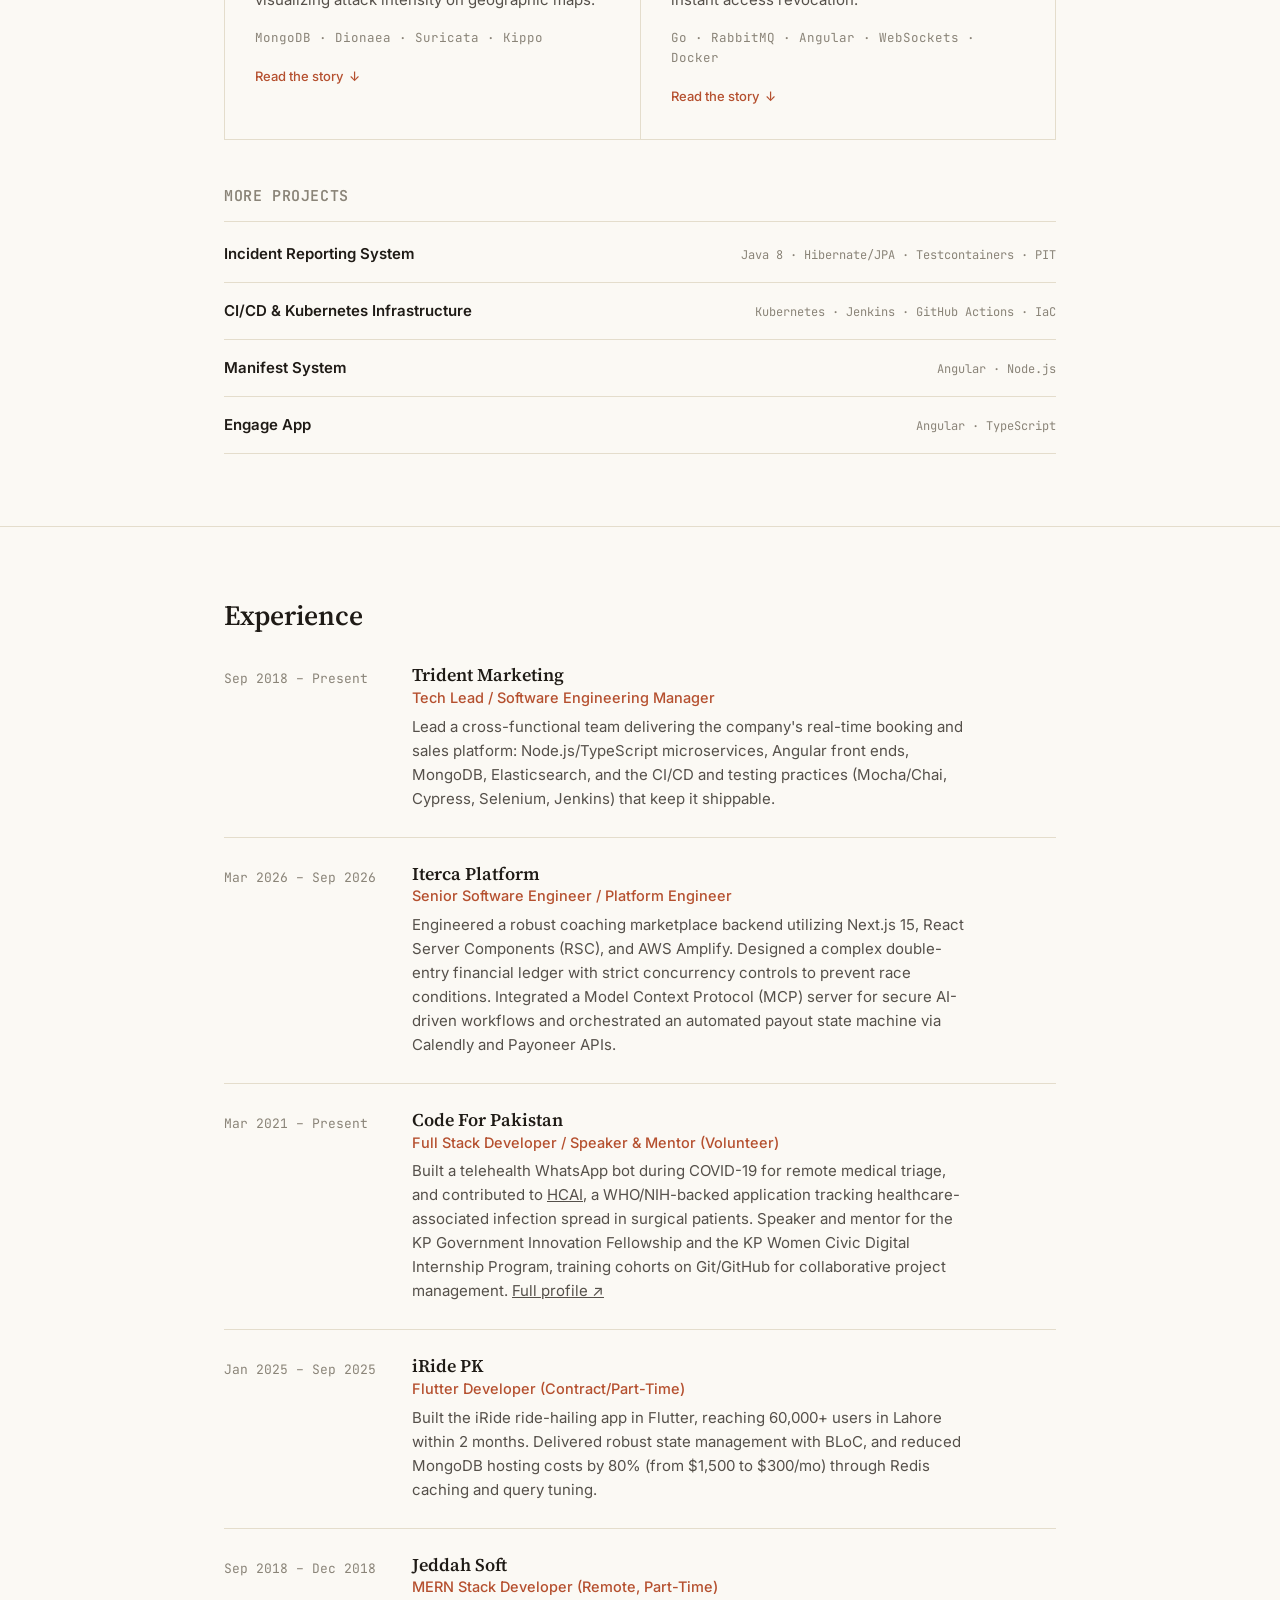
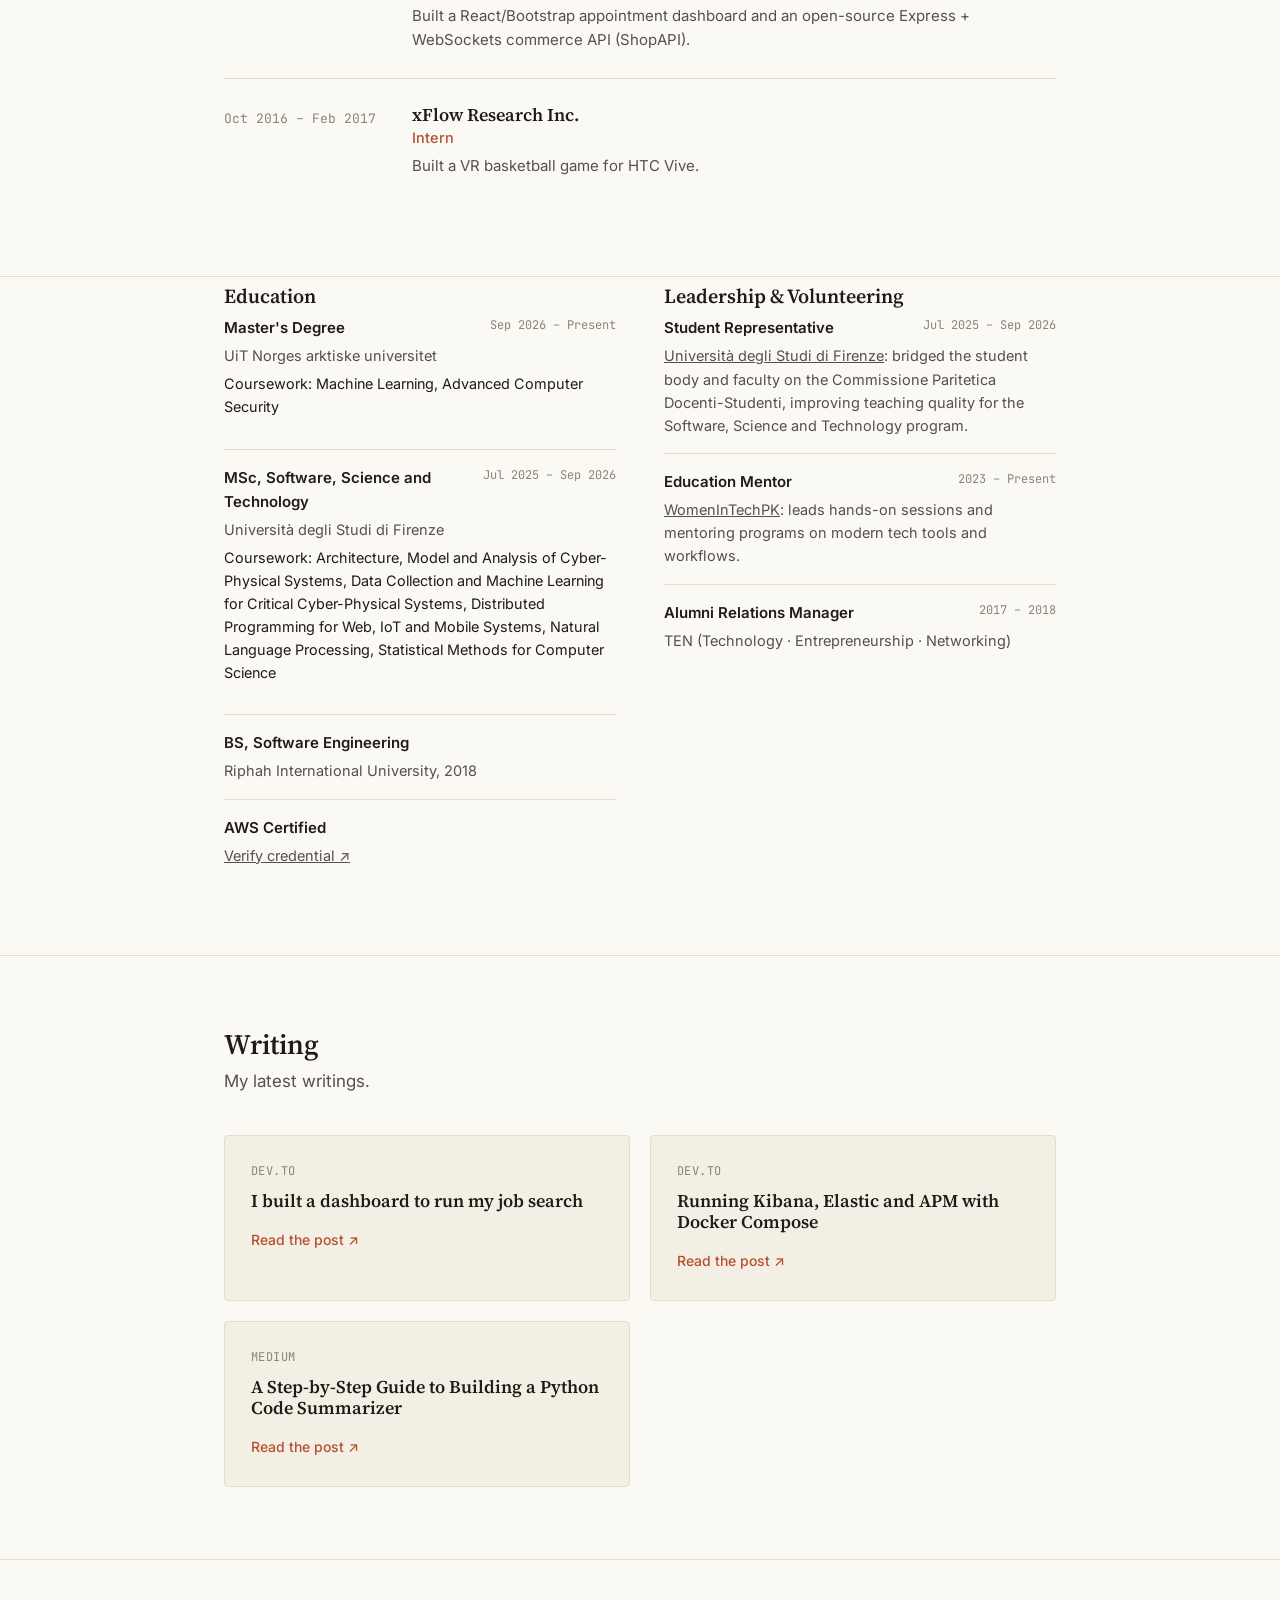
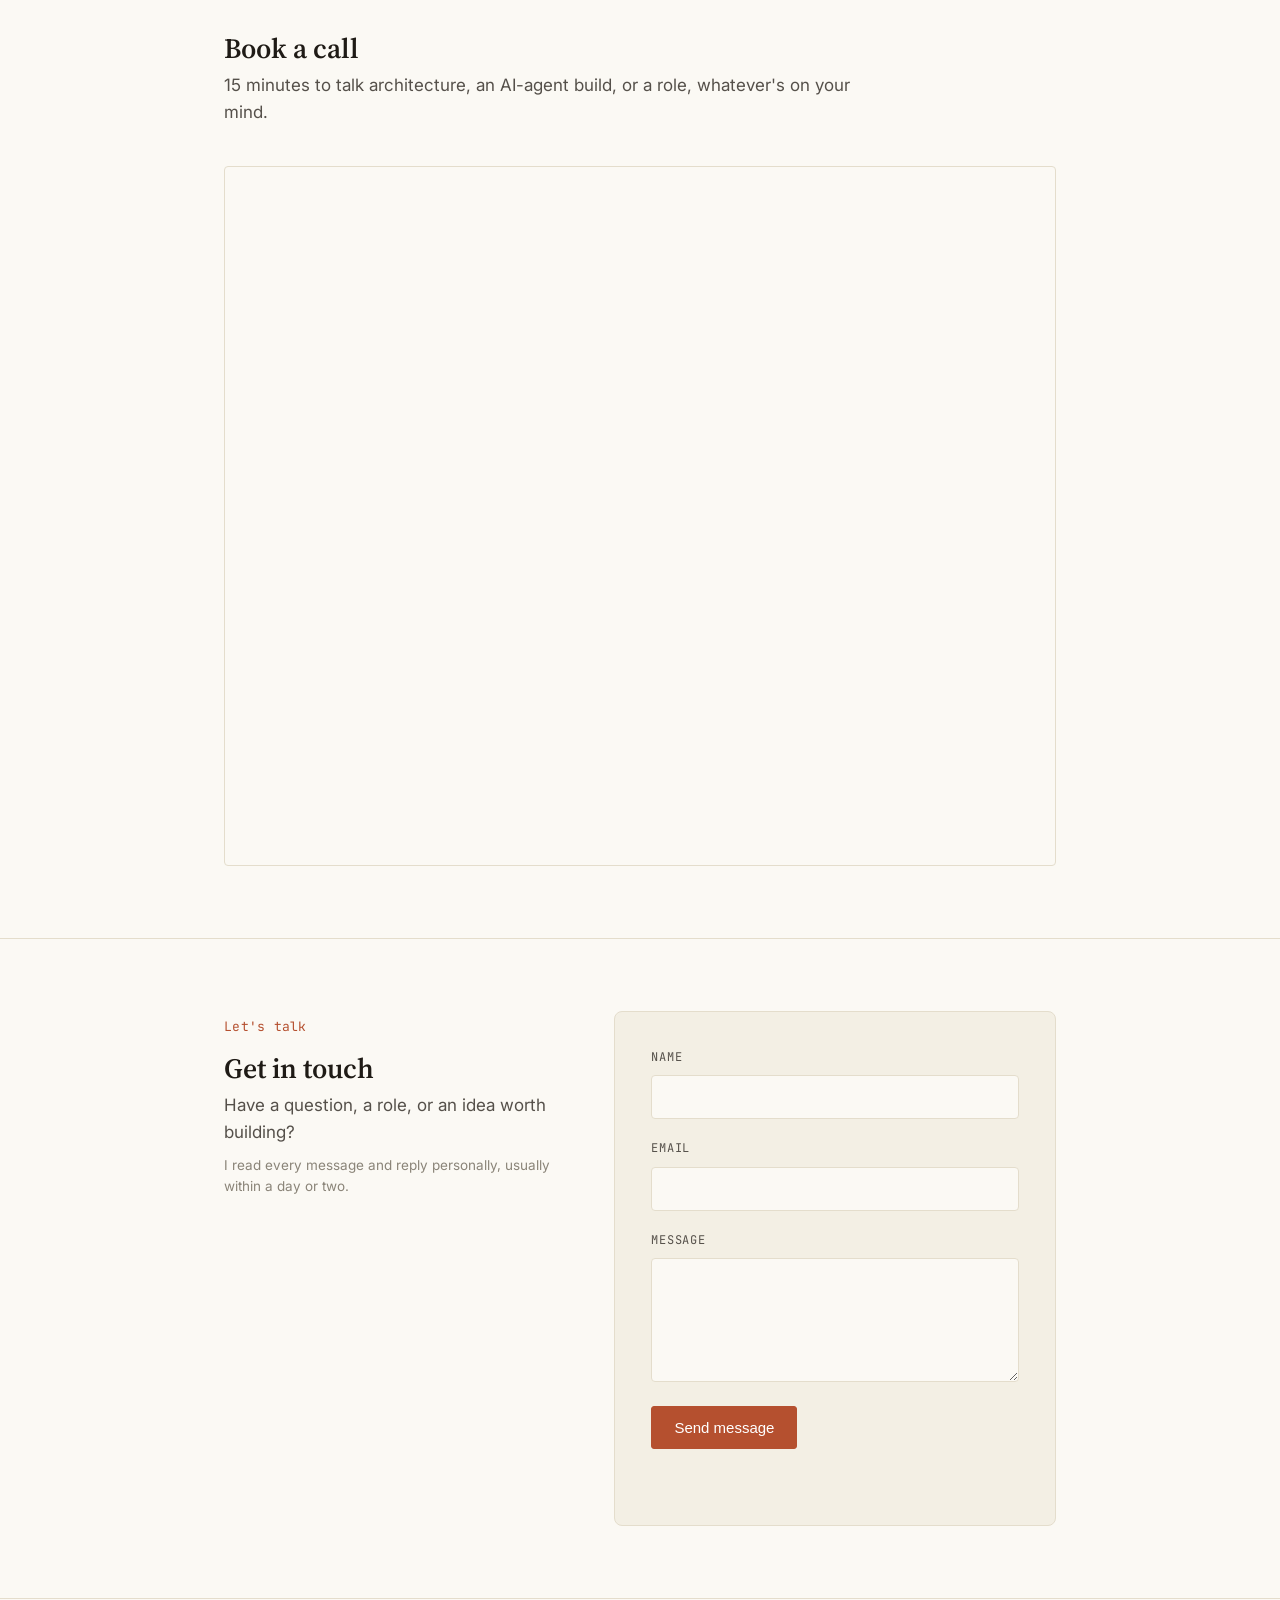
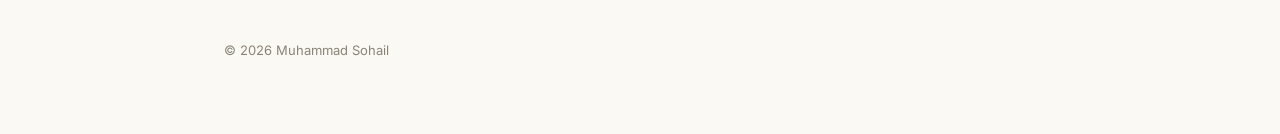
==== commit 3bfb2b07: "Site: hero shows the final About first paragraph" ====
--- a/index.html
+++ b/index.html
@@ -111,9 +111,11 @@
         <h1>Muhammad Sohail</h1>
         <p class="hero-role">Full-Stack Engineer | LLMs, AI Agents, RAG, MCP | TypeScript, React, Node.js, Python | AWS Certified</p>
         <p class="hero-lede">
-          7+ years building scalable distributed systems, backed by DevOps and data expertise,
-          now delivering agentic AI and LLM applications on top of that foundation: RAG pipelines,
-          MCP servers and multi-agent workflows that hold up outside a demo.
+          Full Stack Engineer with 7+ years of experience building scalable distributed systems,
+          backed by DevOps and data expertise, now delivering agentic AI and LLM applications on
+          top of that foundation. Strong background in designing microservices, REST APIs, and
+          performance optimized systems deployed on Kubernetes, supported by CI/CD, testing,
+          cross functional collaboration, and AI accelerated development workflows.
         </p>
         <div class="hero-actions">
           <a class="btn btn-primary" href="#book">Book a 15-min call</a>
@@ -191,6 +193,10 @@
                traffic into TRADB, WebSockets push real-time reservation updates, Elastic indices stay
                in sync for search, and re-tuning the MongoDB cluster configuration saved roughly
                $12,000/year in infra cost without touching performance.</p>
+            <figure style="margin:1.25rem 0 0">
+              <img src="/images/engage-dashboard.png" alt="Engage agent dashboard showing household, campaign and booking panels; test data with contact details blurred" width="1200" height="656" loading="lazy" style="width:100%;height:auto;border-radius:8px;border:1px solid rgba(128,128,128,.3)">
+              <figcaption style="font-size:.85rem;opacity:.75;margin-top:.4rem">Engage, the agent-facing app on top of the TRA API (test data, contact details blurred).</figcaption>
+            </figure>
           </div>
         </details>
 
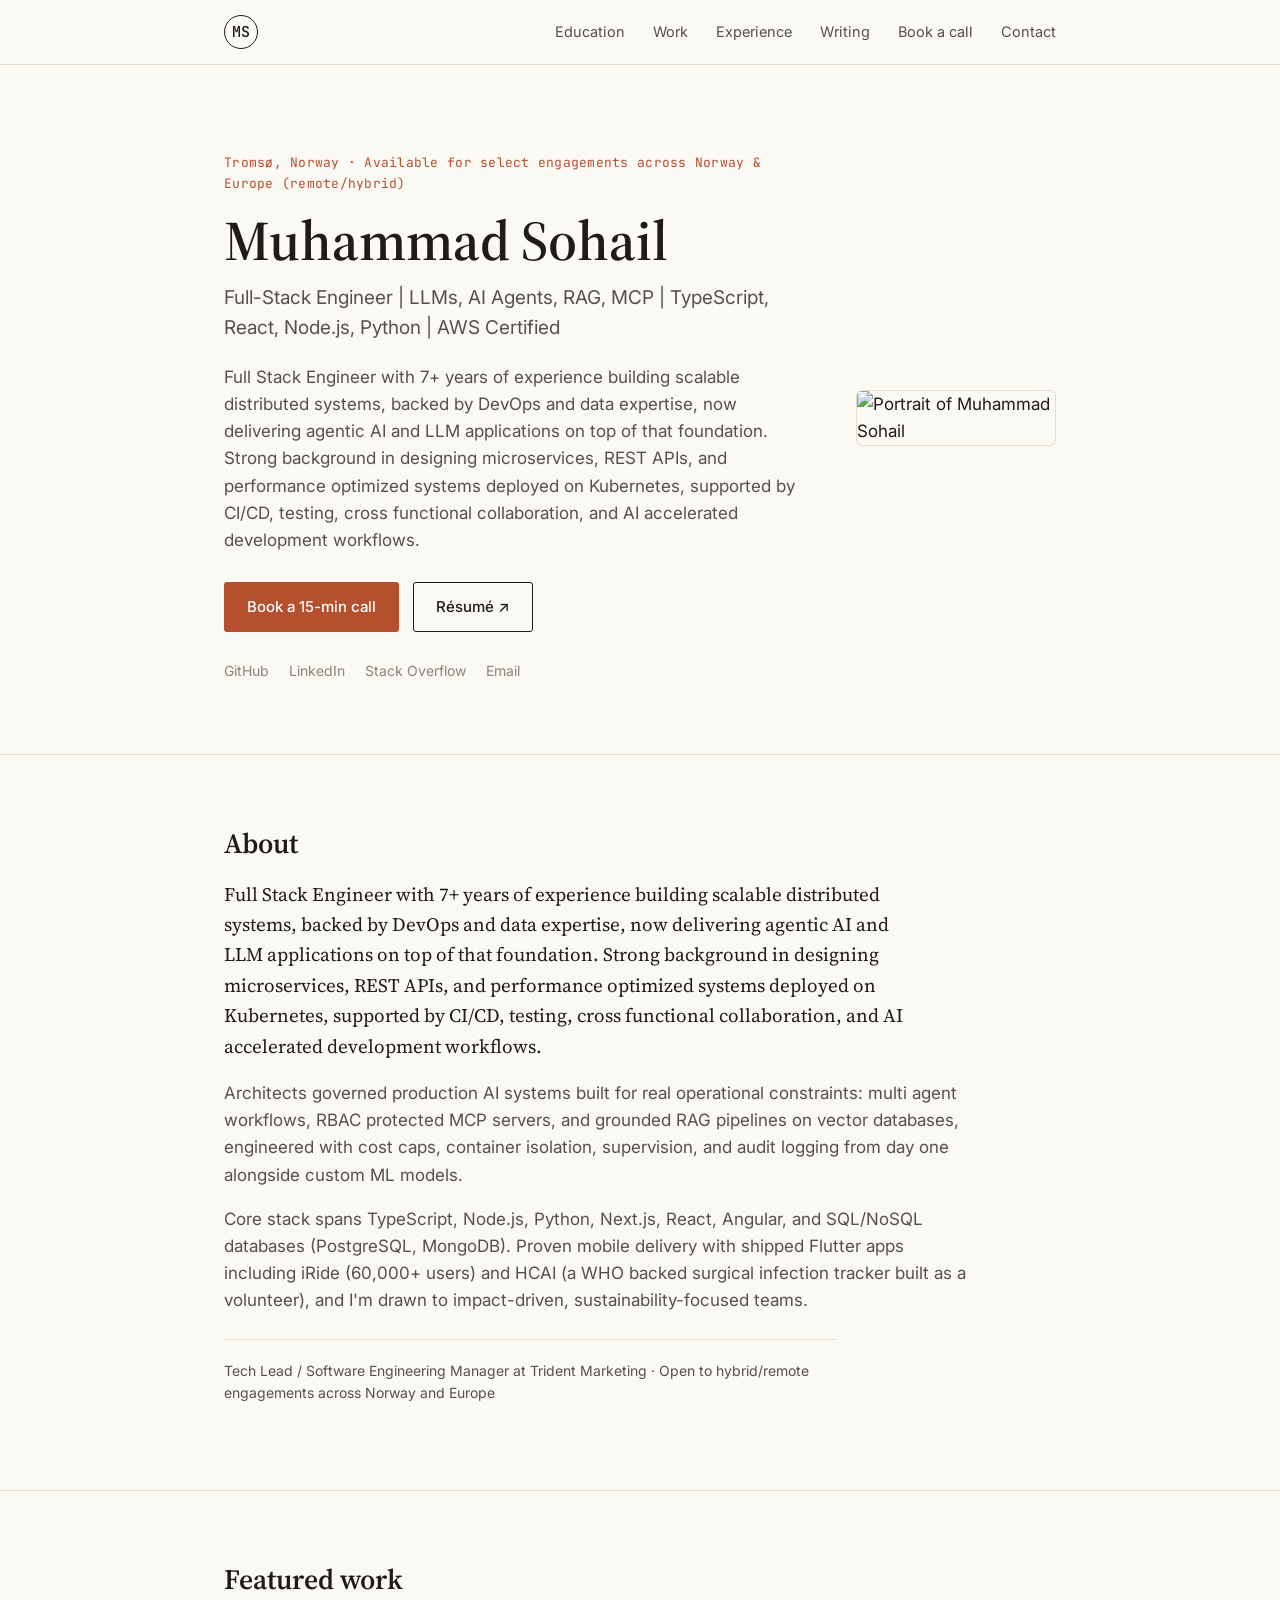
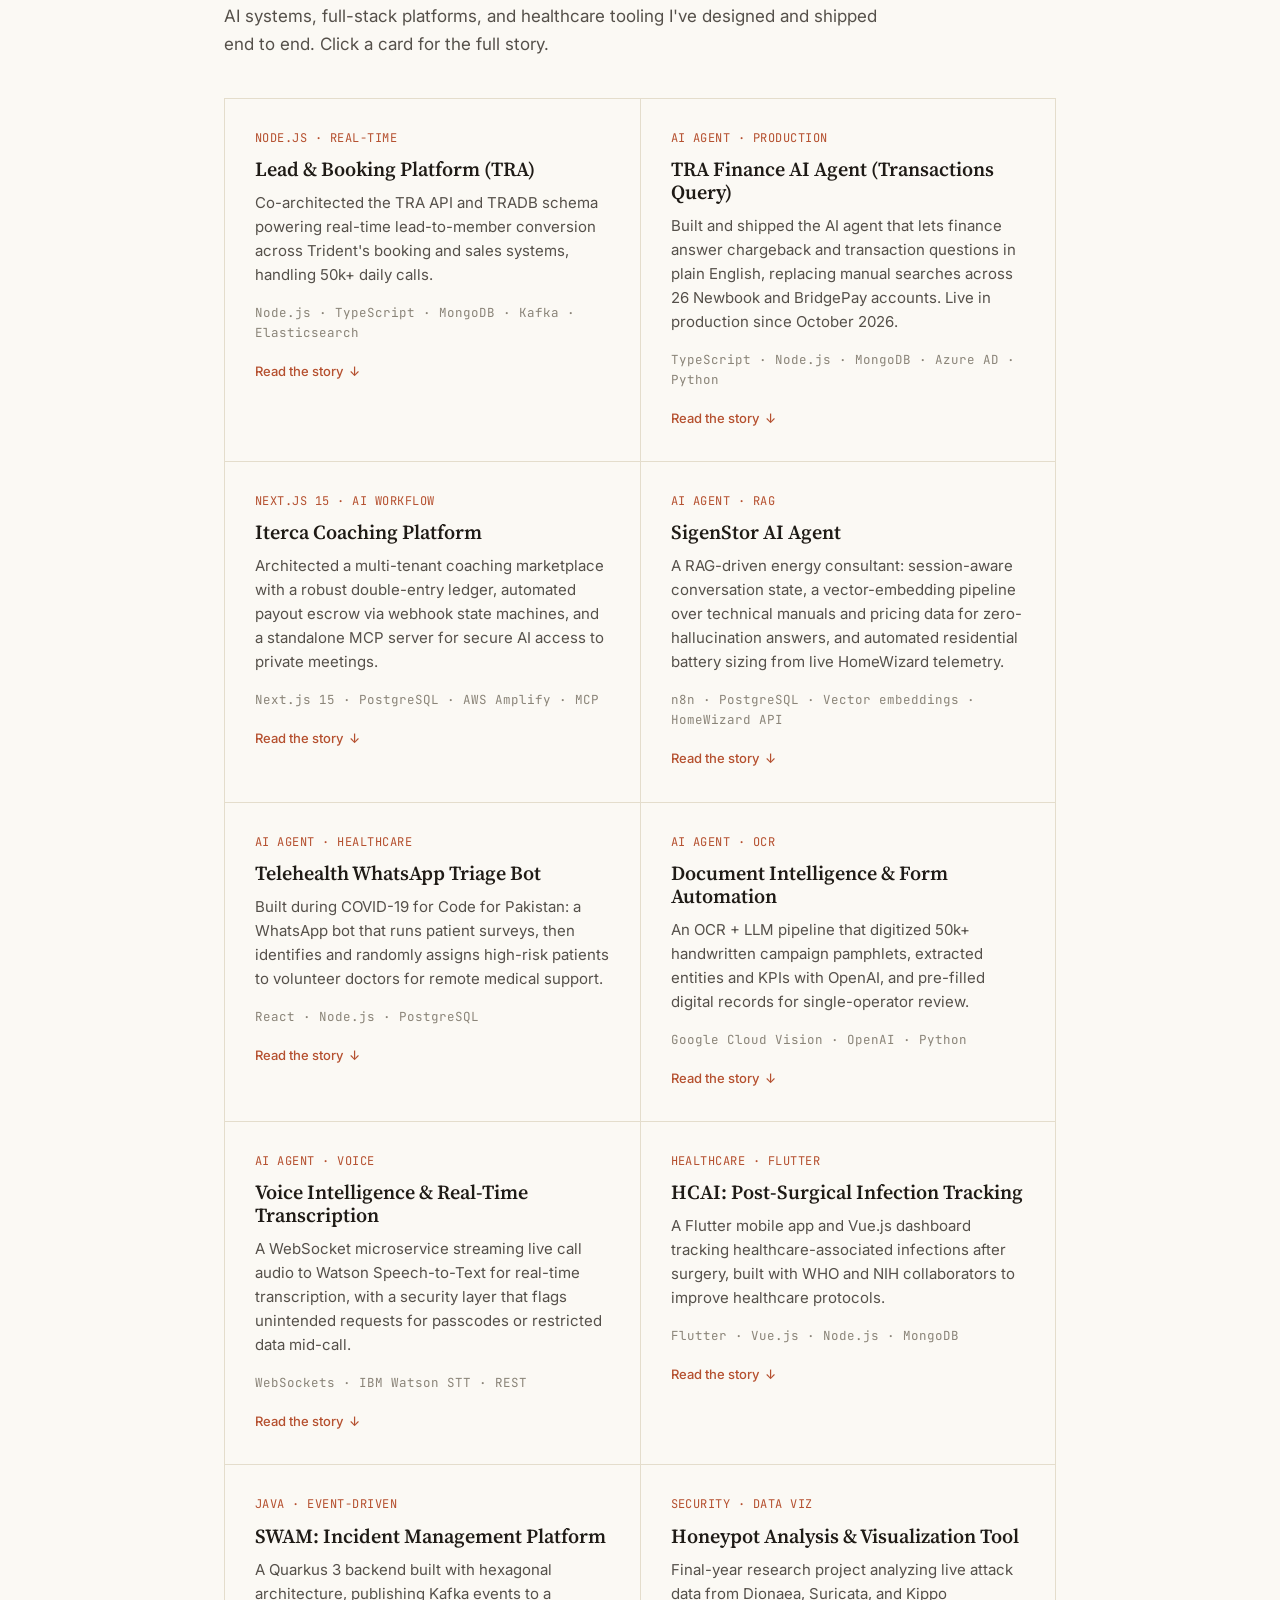
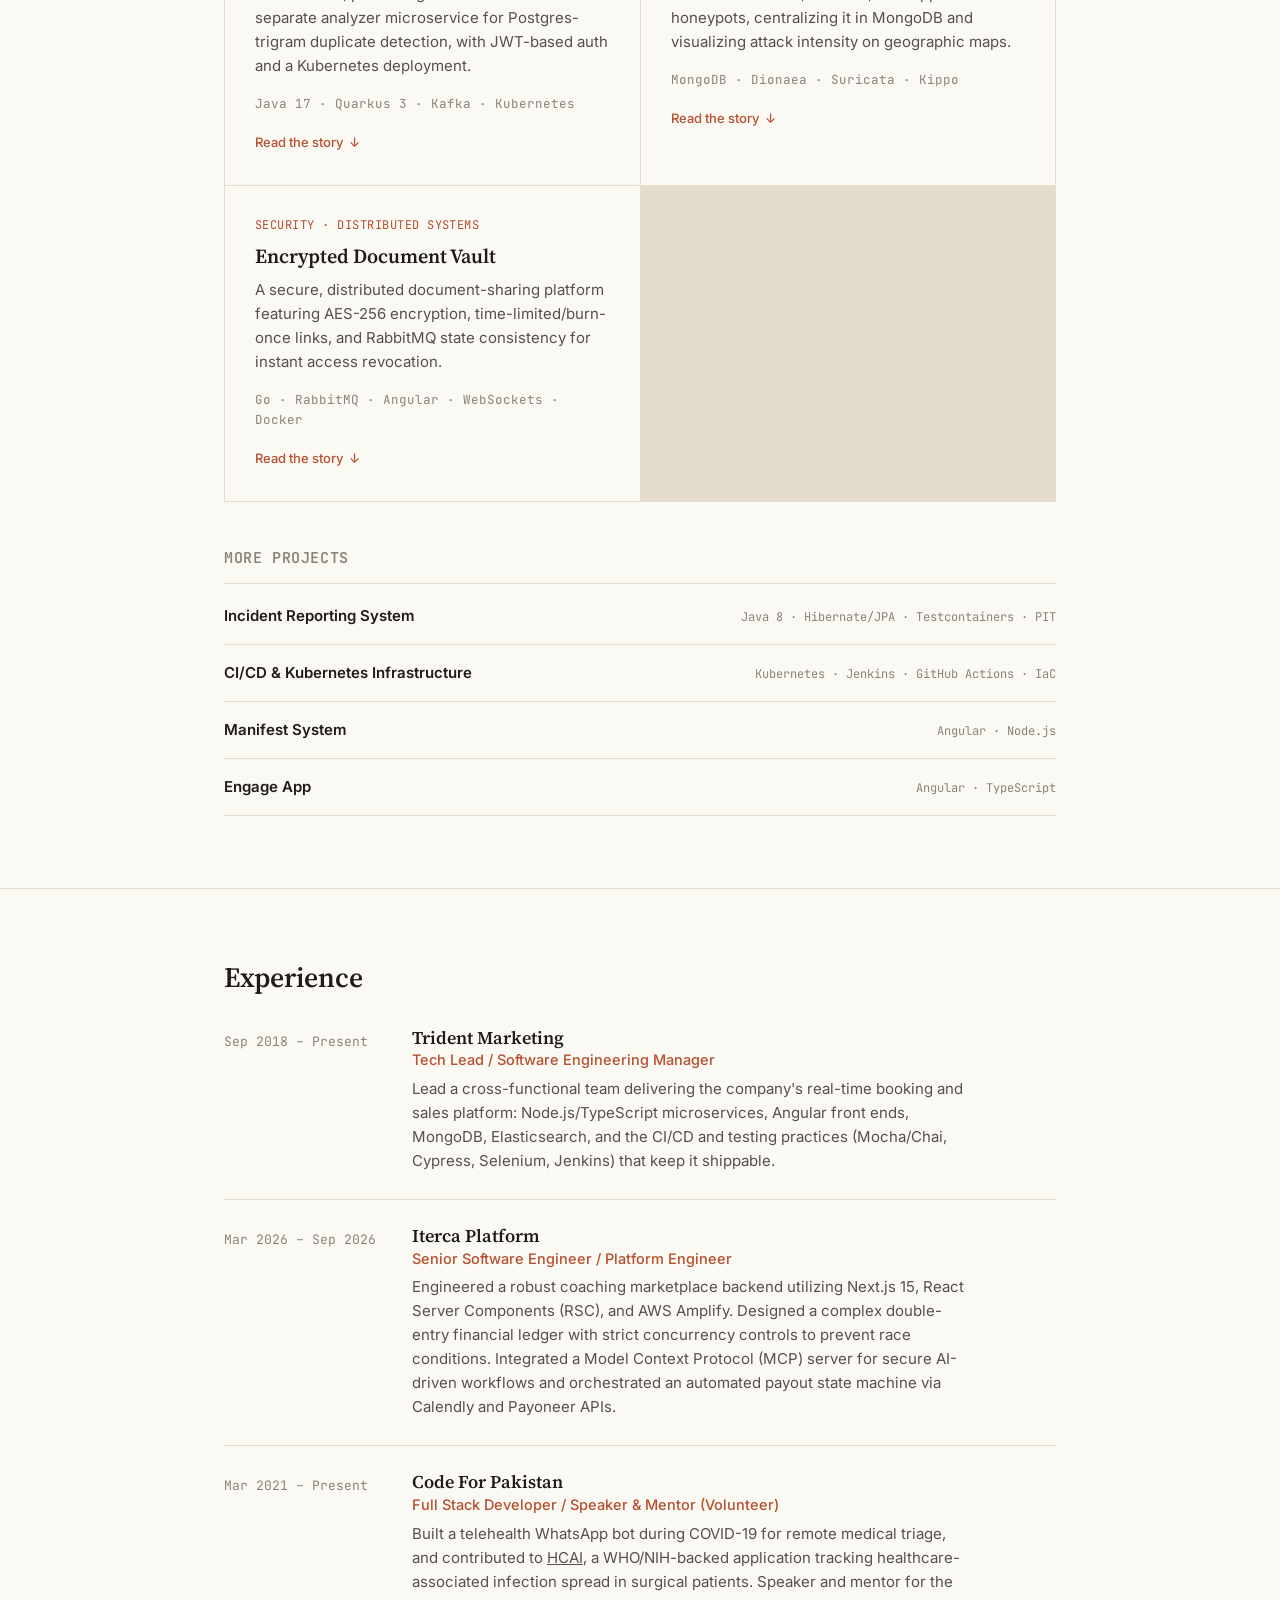
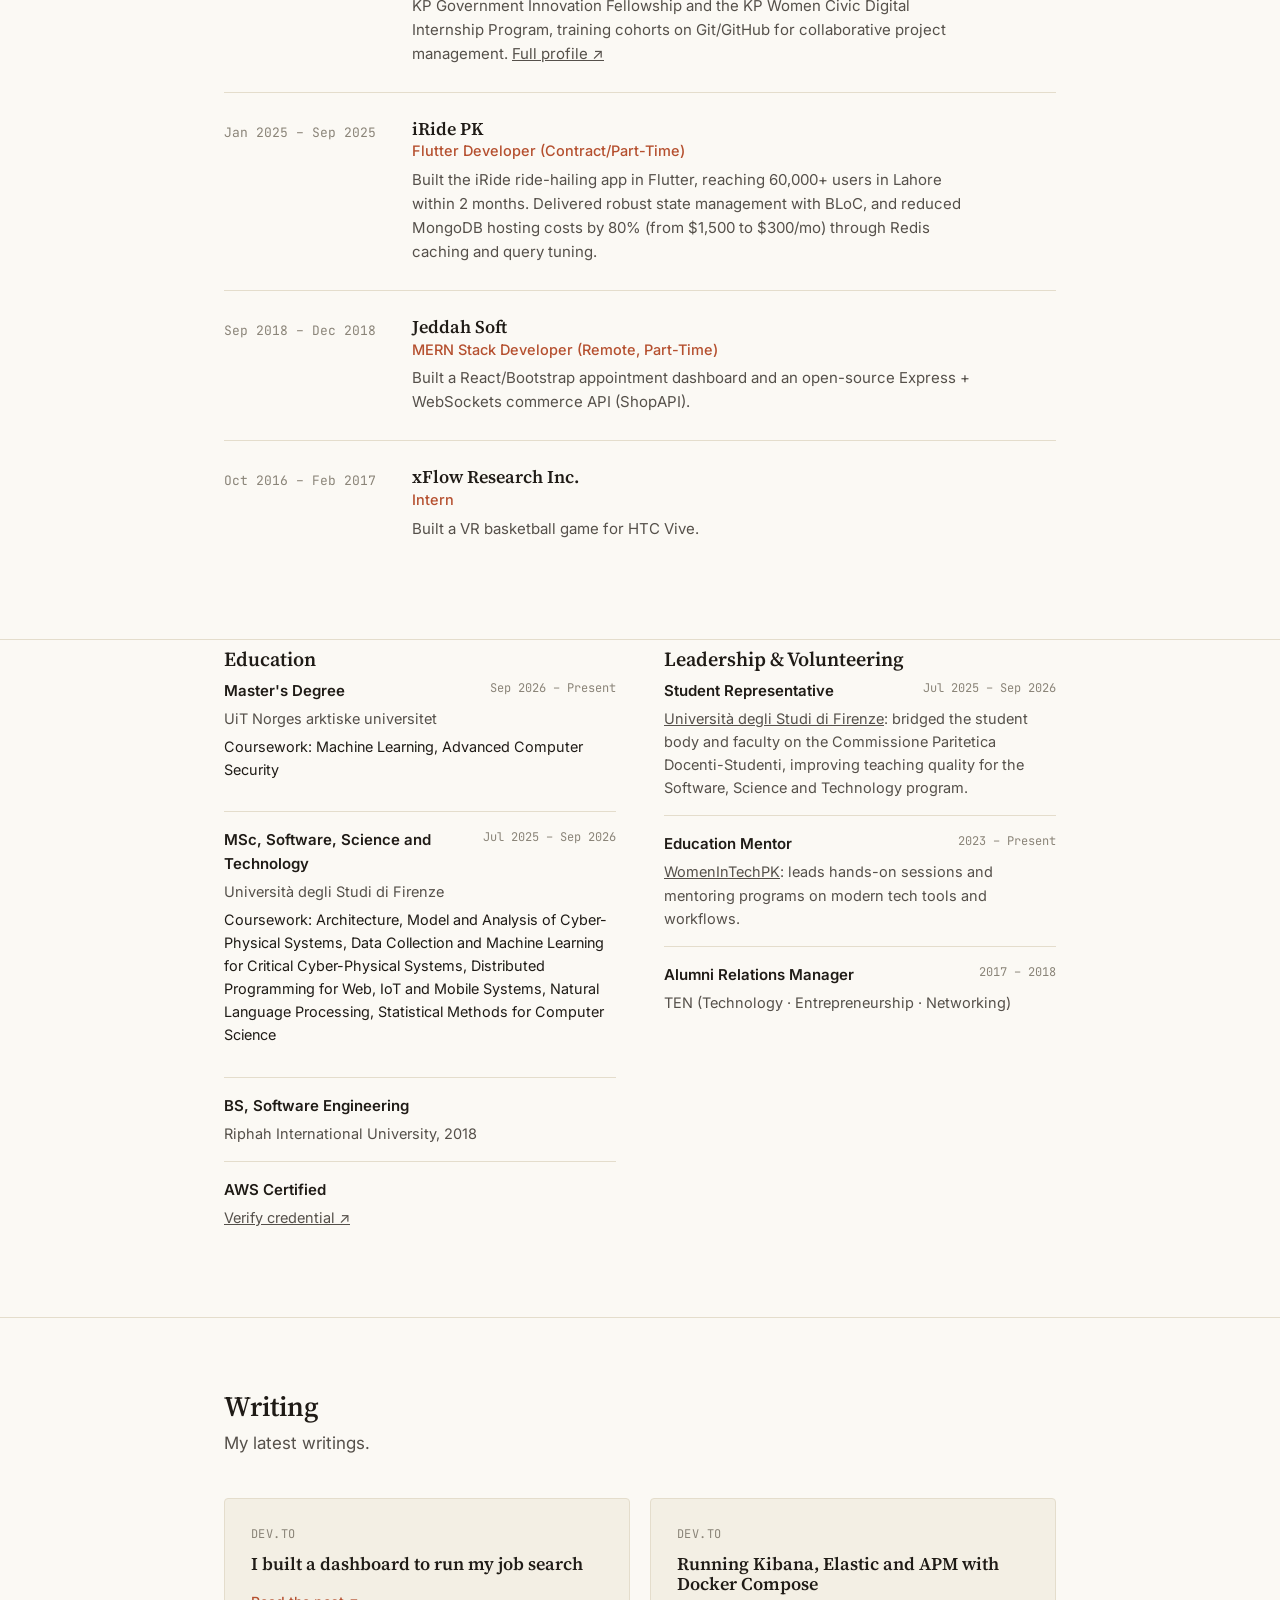
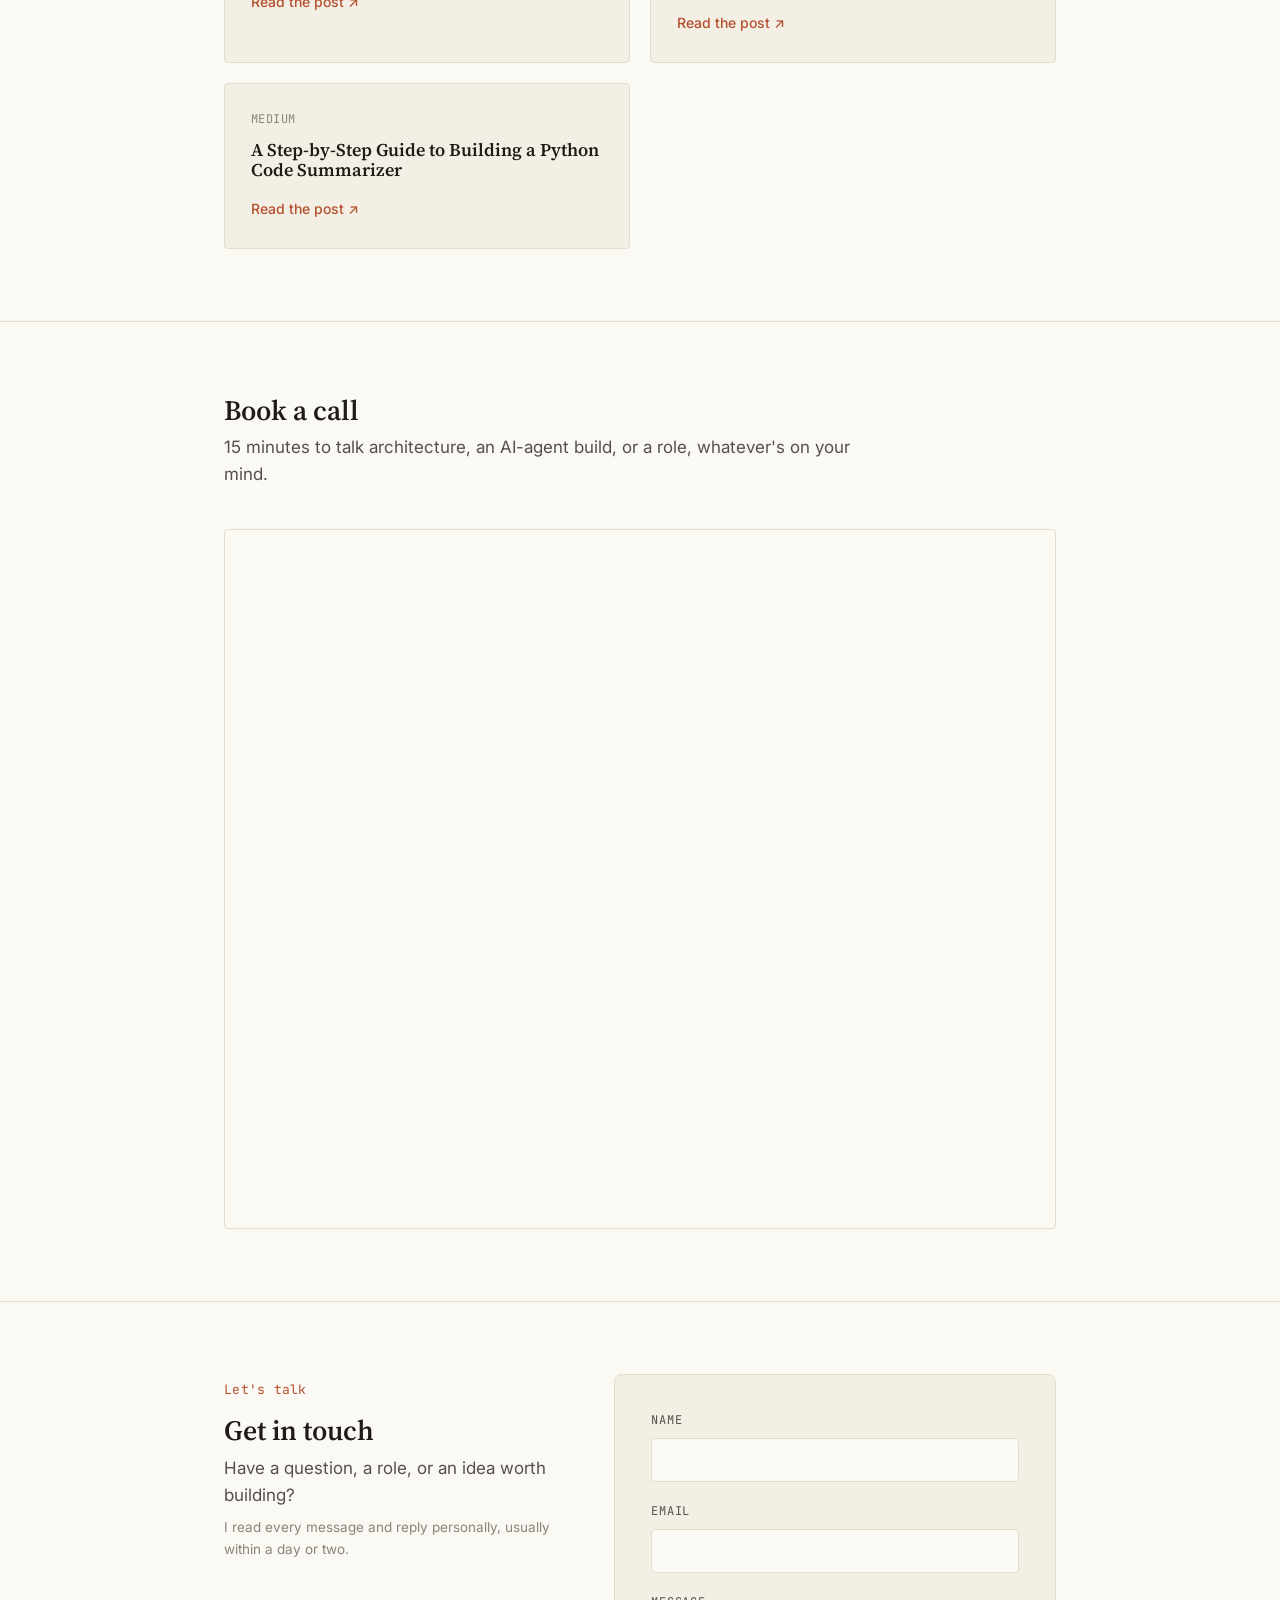
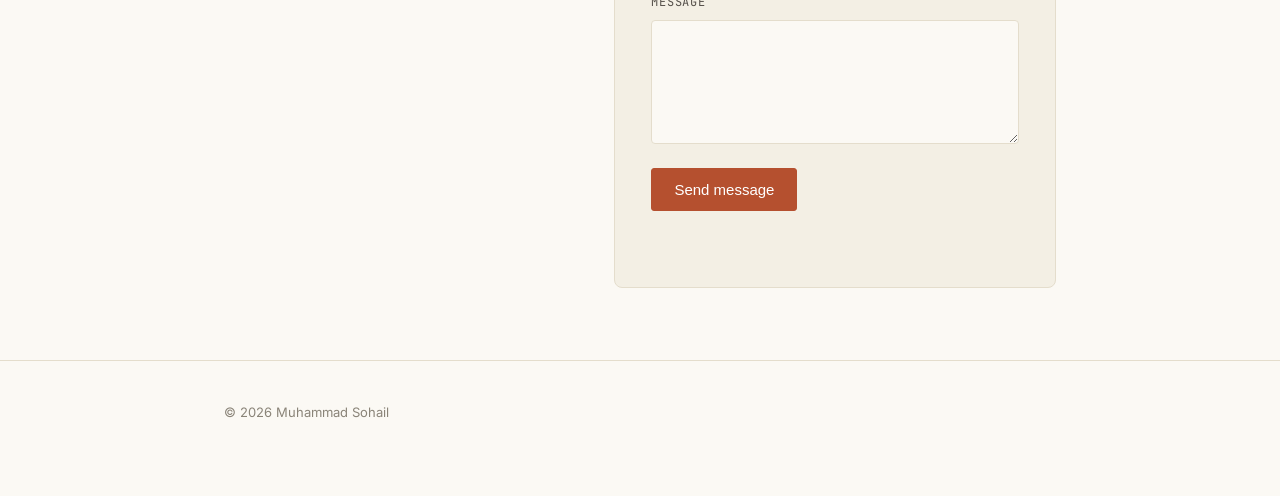
==== commit ddcb17c9: "Site: TRA Finance AI Agent card with screenshot" ====
--- a/index.html
+++ b/index.html
@@ -202,6 +202,45 @@
 
         <details class="work-card">
           <summary>
+            <p class="work-kicker">AI Agent &middot; Production</p>
+            <h3>TRA Finance AI Agent (Transactions Query)</h3>
+            <p class="work-summary">Built and shipped the AI agent that lets finance answer chargeback and
+               transaction questions in plain English, replacing manual searches across 26 Newbook and
+               BridgePay accounts. Live in production since October 2026.</p>
+            <p class="work-stack">TypeScript &middot; Node.js &middot; MongoDB &middot; Azure AD &middot; Python</p>
+            <span class="work-toggle">Read the story</span>
+          </summary>
+          <div class="work-story">
+            <p>TRA runs 13 resorts, each with its own Newbook reservation account and its own BridgePay
+               merchant account: 26 accounts across two systems. A disputed charge can arrive with just a
+               card's last 4, a booking ID, a name, or a charge date and amount from the bank, and finance
+               had to log into each dashboard, work out which resort it belonged to, and assemble the
+               timeline for the bank by hand. The agent takes one plain-English question, finds the member
+               and resort from whatever detail is given, pulls every sale, refund, void and decline from
+               BridgePay and every charge, payment and refund from Newbook into one date-sorted table, and
+               for a chargeback writes the bank-ready report: outcome, timeline, records and judgment.</p>
+            <p>The part I care about most is that it can't improvise on money. I ported the production
+               cancellation-fee rules from a Python rules engine into TypeScript, so the server computes the
+               verdict and the dispute evidence and hands them to the model as fixed facts. It is read-only
+               with no write tools, payment lookups only start after a person confirms the member the server
+               offered, and access is gated by group checks on the company's Azure AD sign-in plus a
+               department gate in the dashboard. Conversations belong to their owner, card numbers are masked
+               in every pasted format, and when the records can't answer a question it says so and escalates
+               to Teams instead of guessing.</p>
+            <p>Memory lives in MongoDB: a 30-message window enforced in code and in the collection schema, an
+               idle reset, optimistic concurrency so two browser tabs can't overwrite each other, and the last
+               10 chats kept for 30 days so a case can be resumed. I built the agent and the chat widget on
+               top of our shared agent framework; 91 automated tests cover it, plus a 12-scenario evaluation
+               against live data.</p>
+            <figure style="margin:1.25rem 0 0">
+              <img src="/images/tra-ai-agent.png" alt="Transactions Query agent chat panel, labelled Newbook + BridgePay, read-only, with starter questions about chargebacks and cancellation fees" width="462" height="700" loading="lazy" style="width:100%;max-width:340px;height:auto;border-radius:8px;border:1px solid rgba(128,128,128,.3)">
+              <figcaption style="font-size:.85rem;opacity:.75;margin-top:.4rem">The chat embedded in the finance dashboard (empty state, no member data).</figcaption>
+            </figure>
+          </div>
+        </details>
+
+        <details class="work-card">
+          <summary>
             <p class="work-kicker">Next.js 15 · AI Workflow</p>
             <h3>Iterca Coaching Platform</h3>
             <p class="work-summary">Architected a multi-tenant coaching marketplace with a robust double-entry ledger, automated payout escrow via webhook state machines, and a standalone MCP server for secure AI access to private meetings.</p>
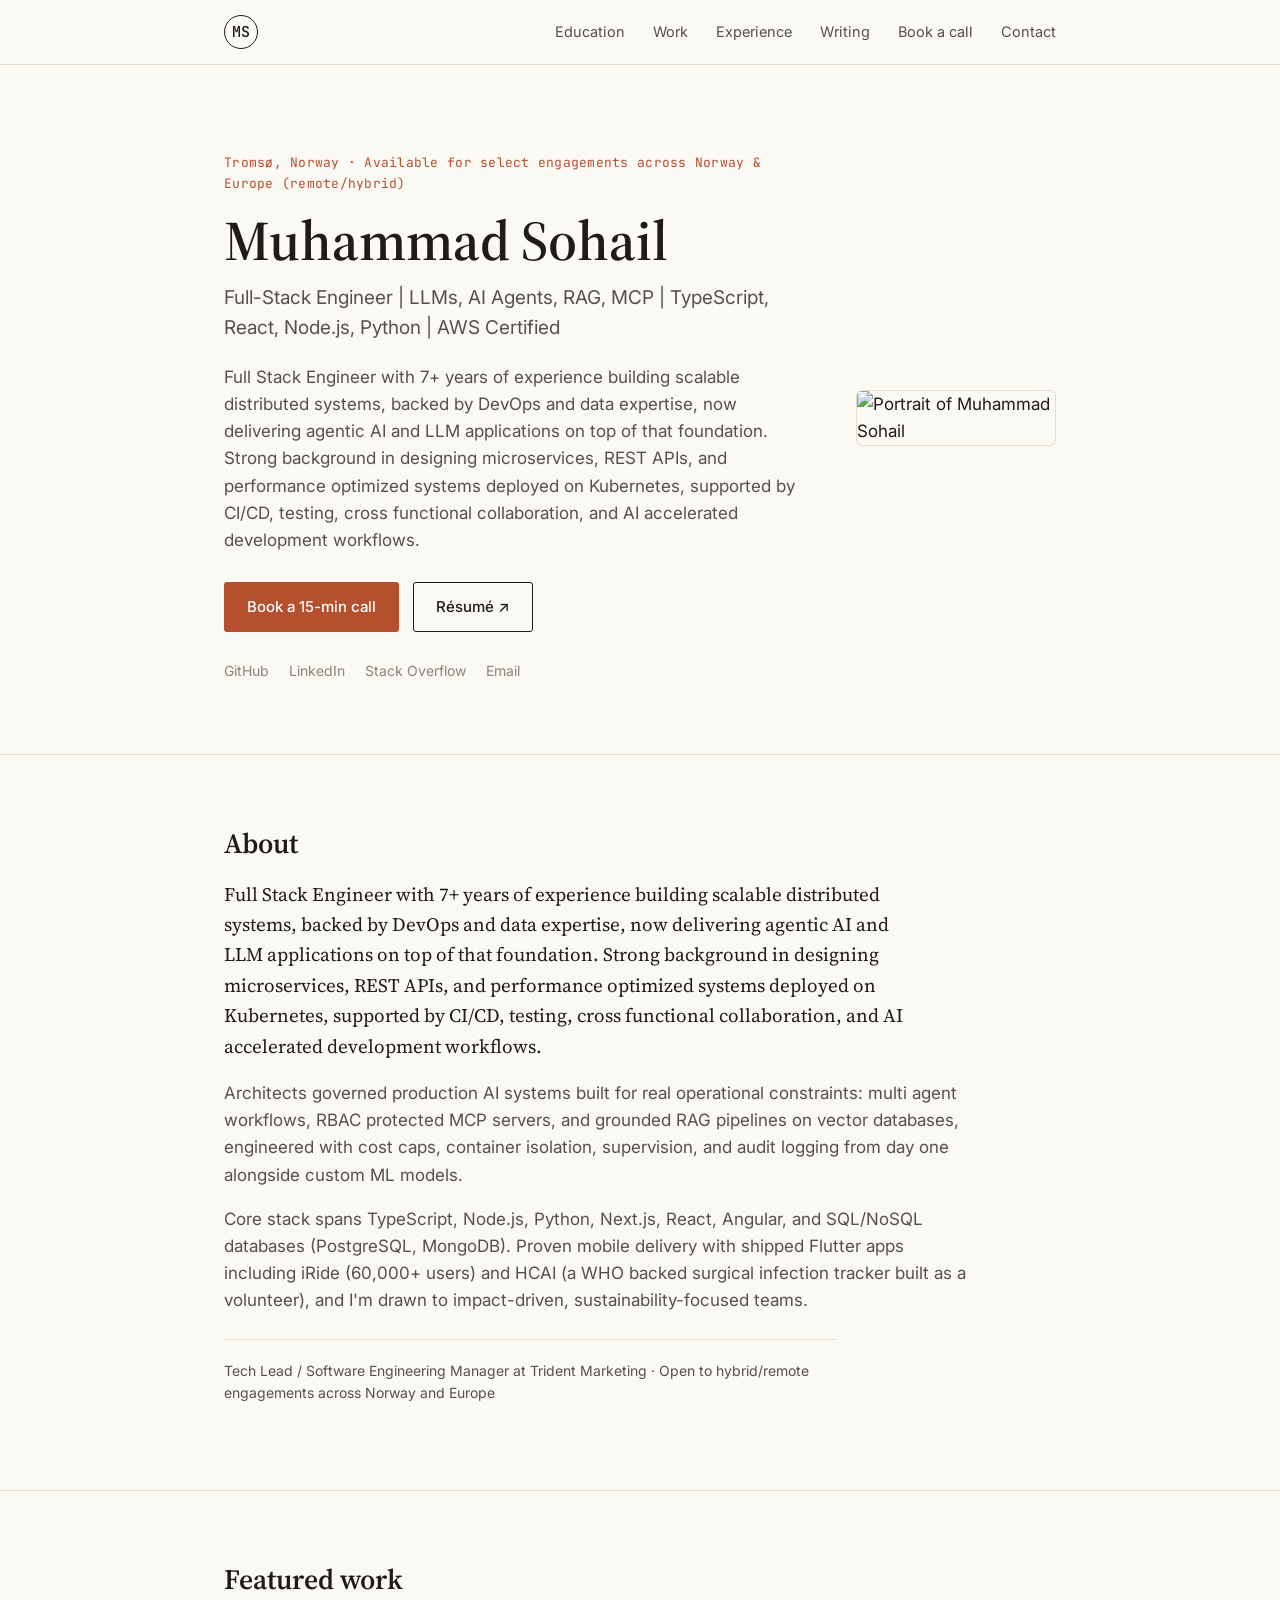
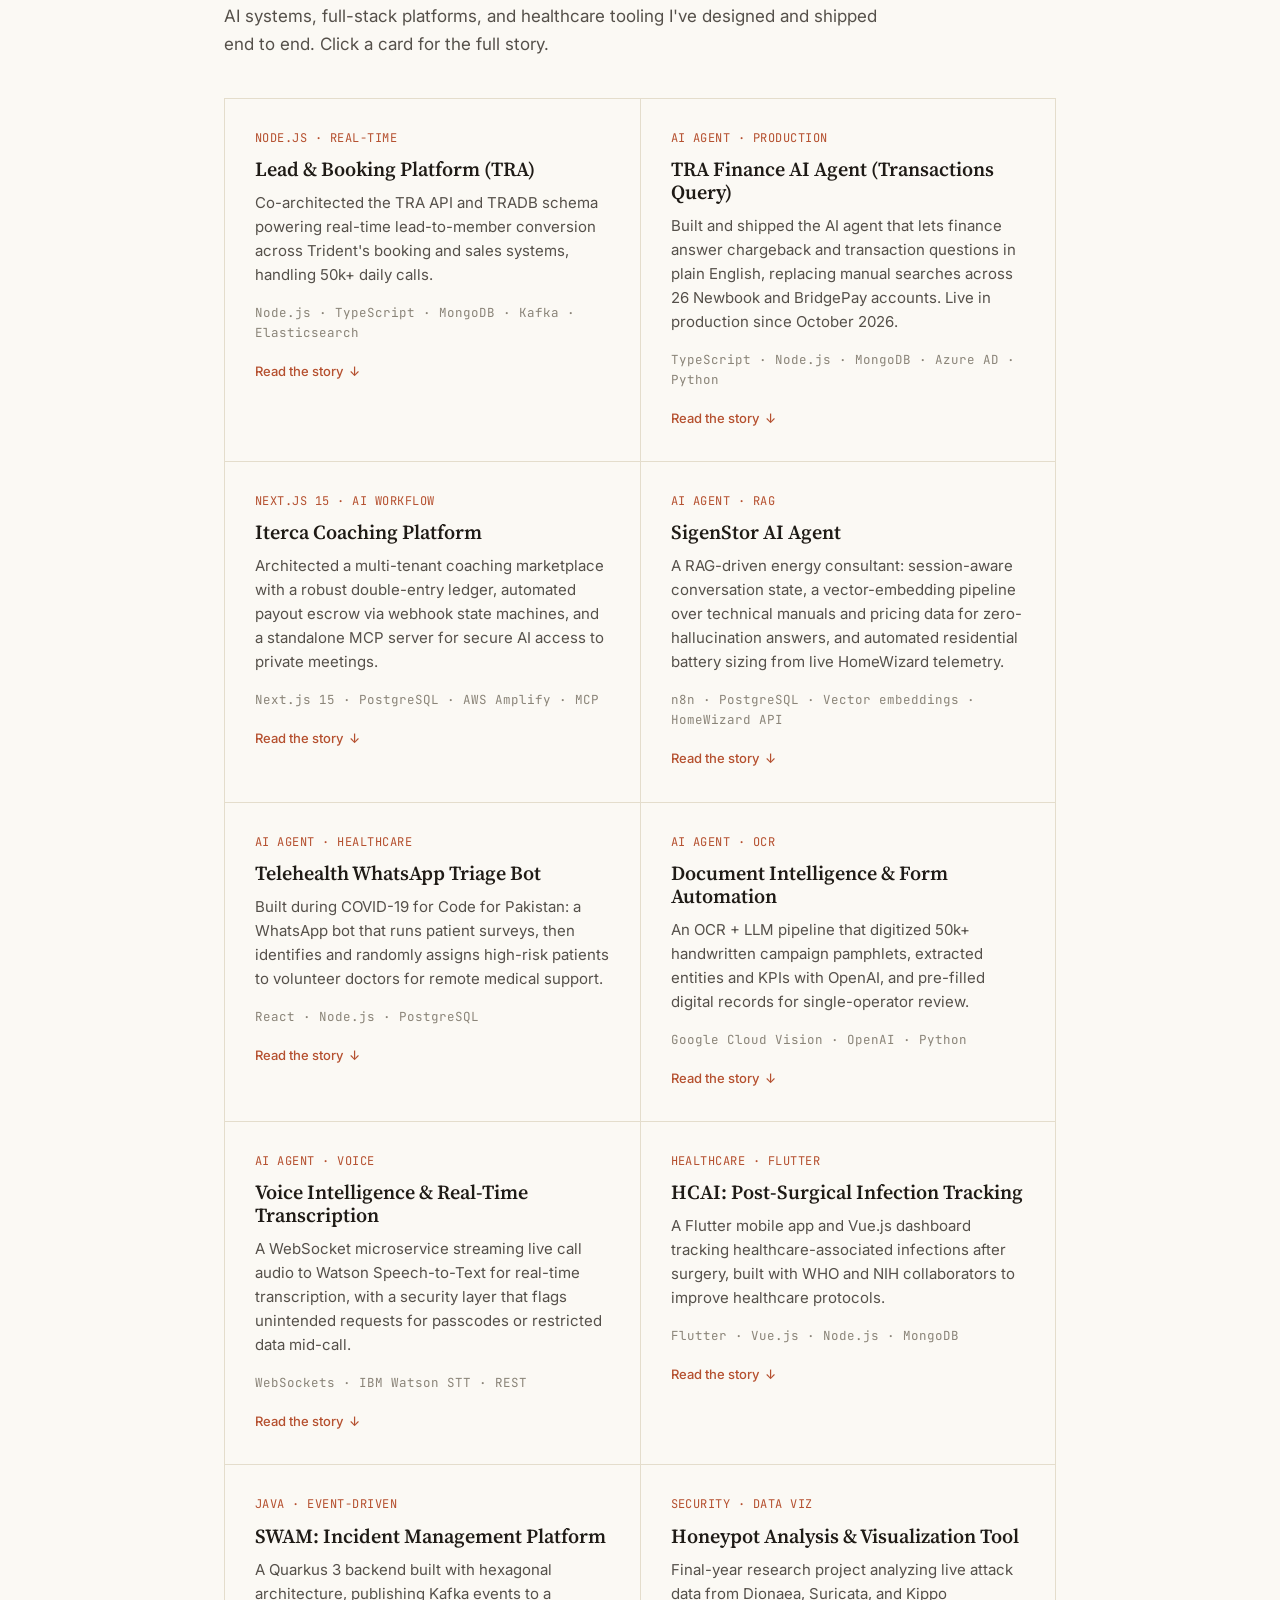
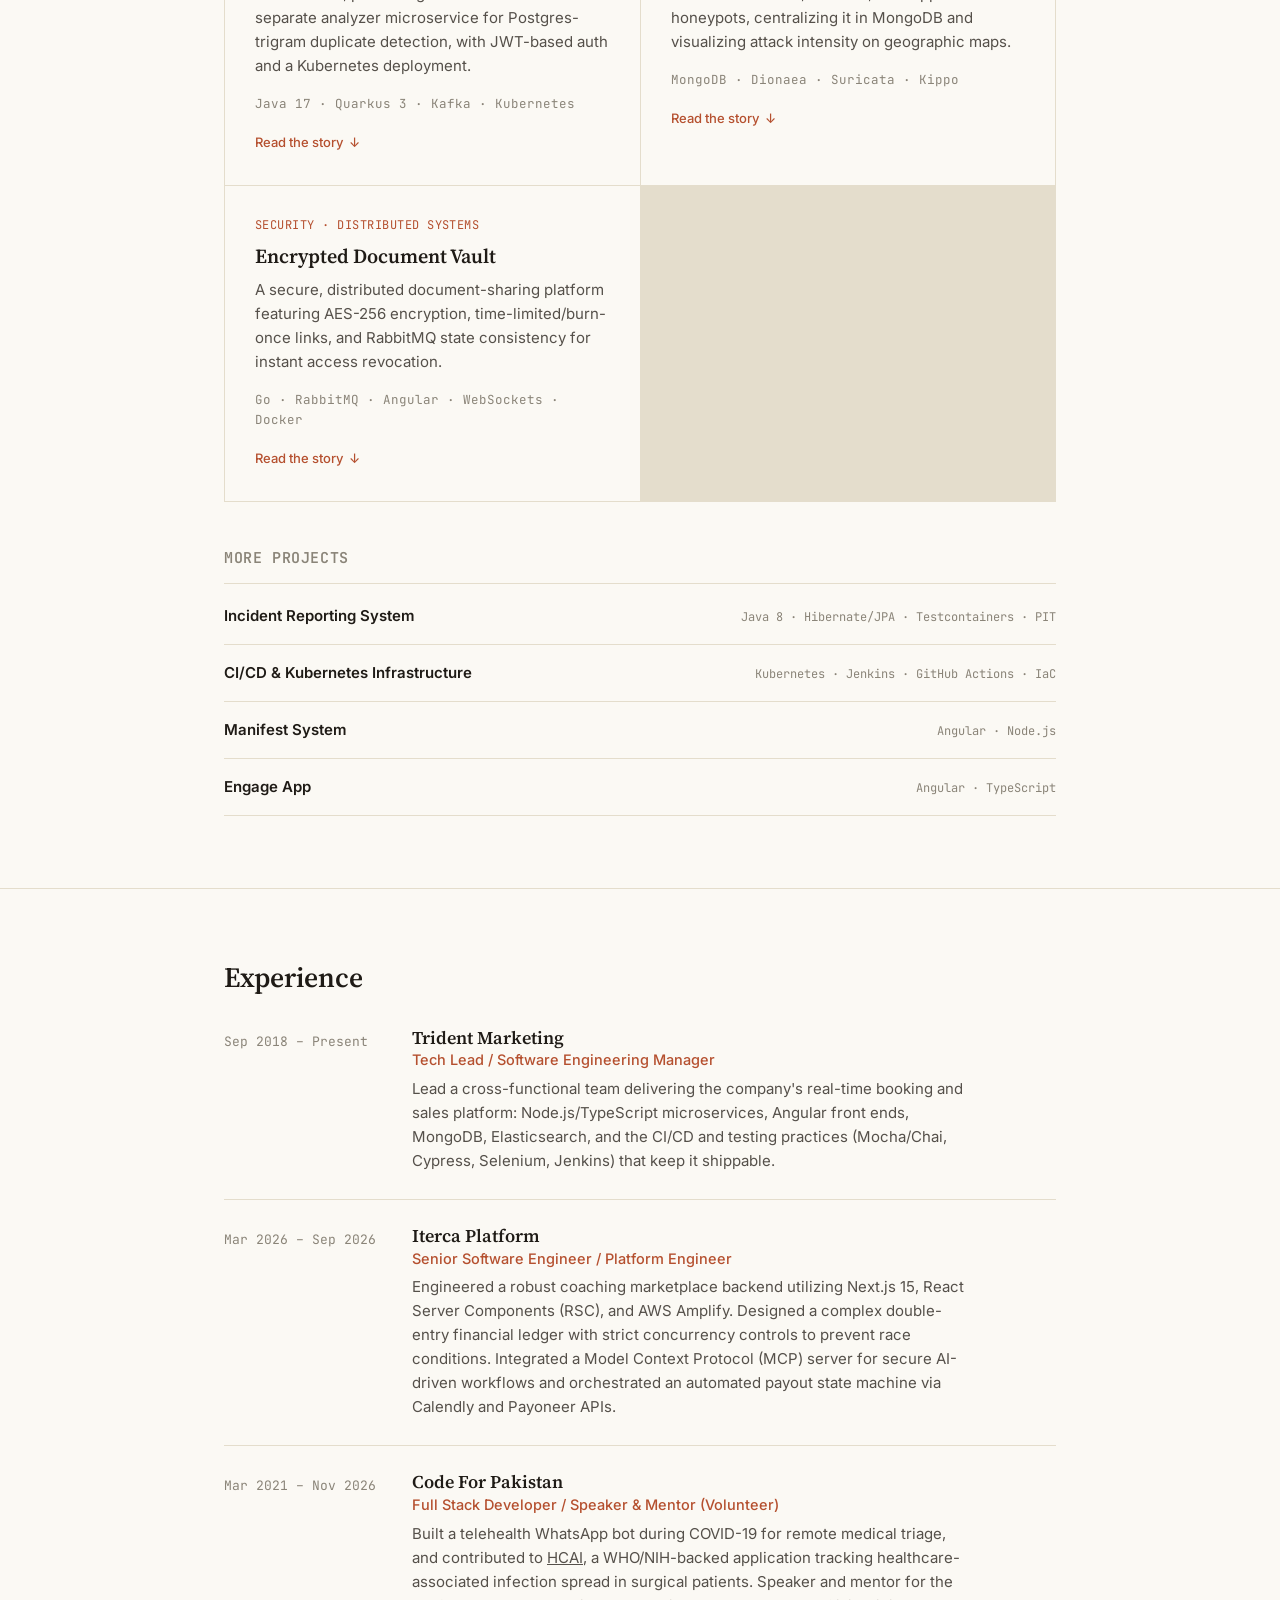
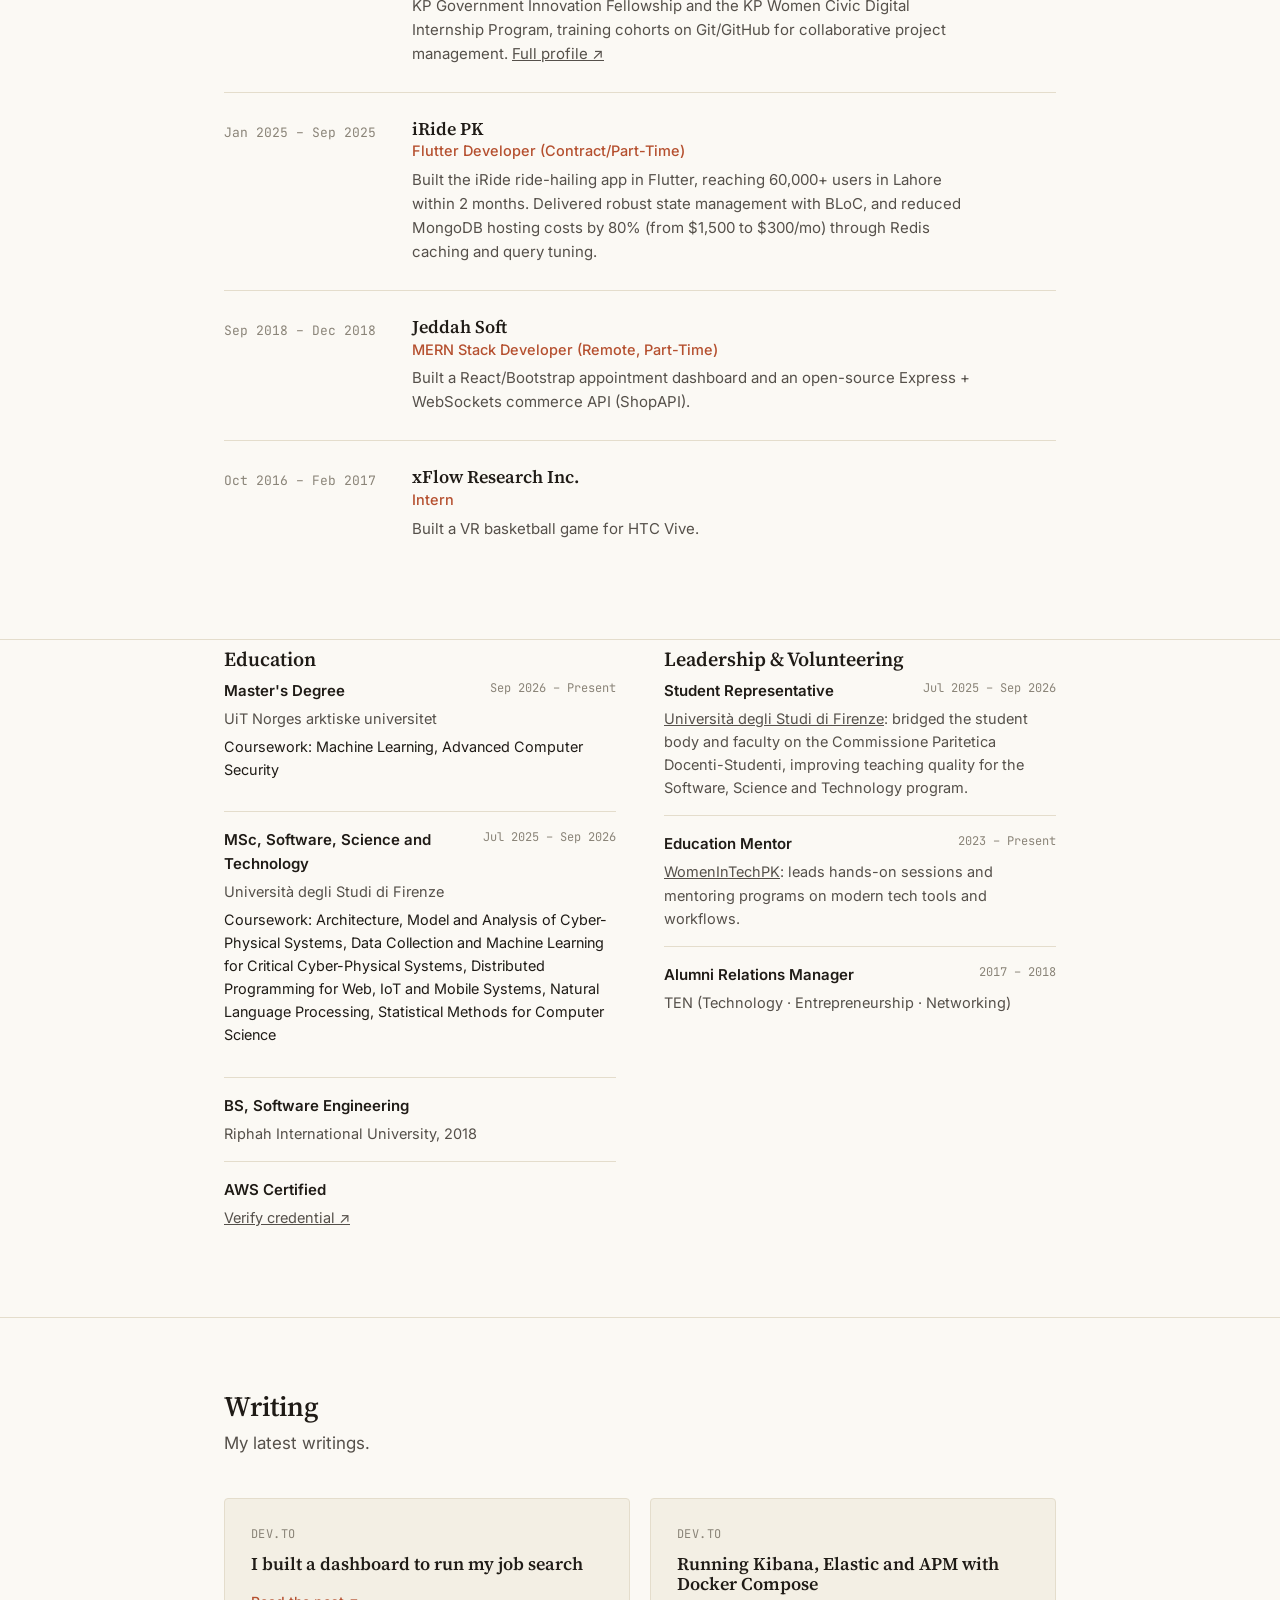
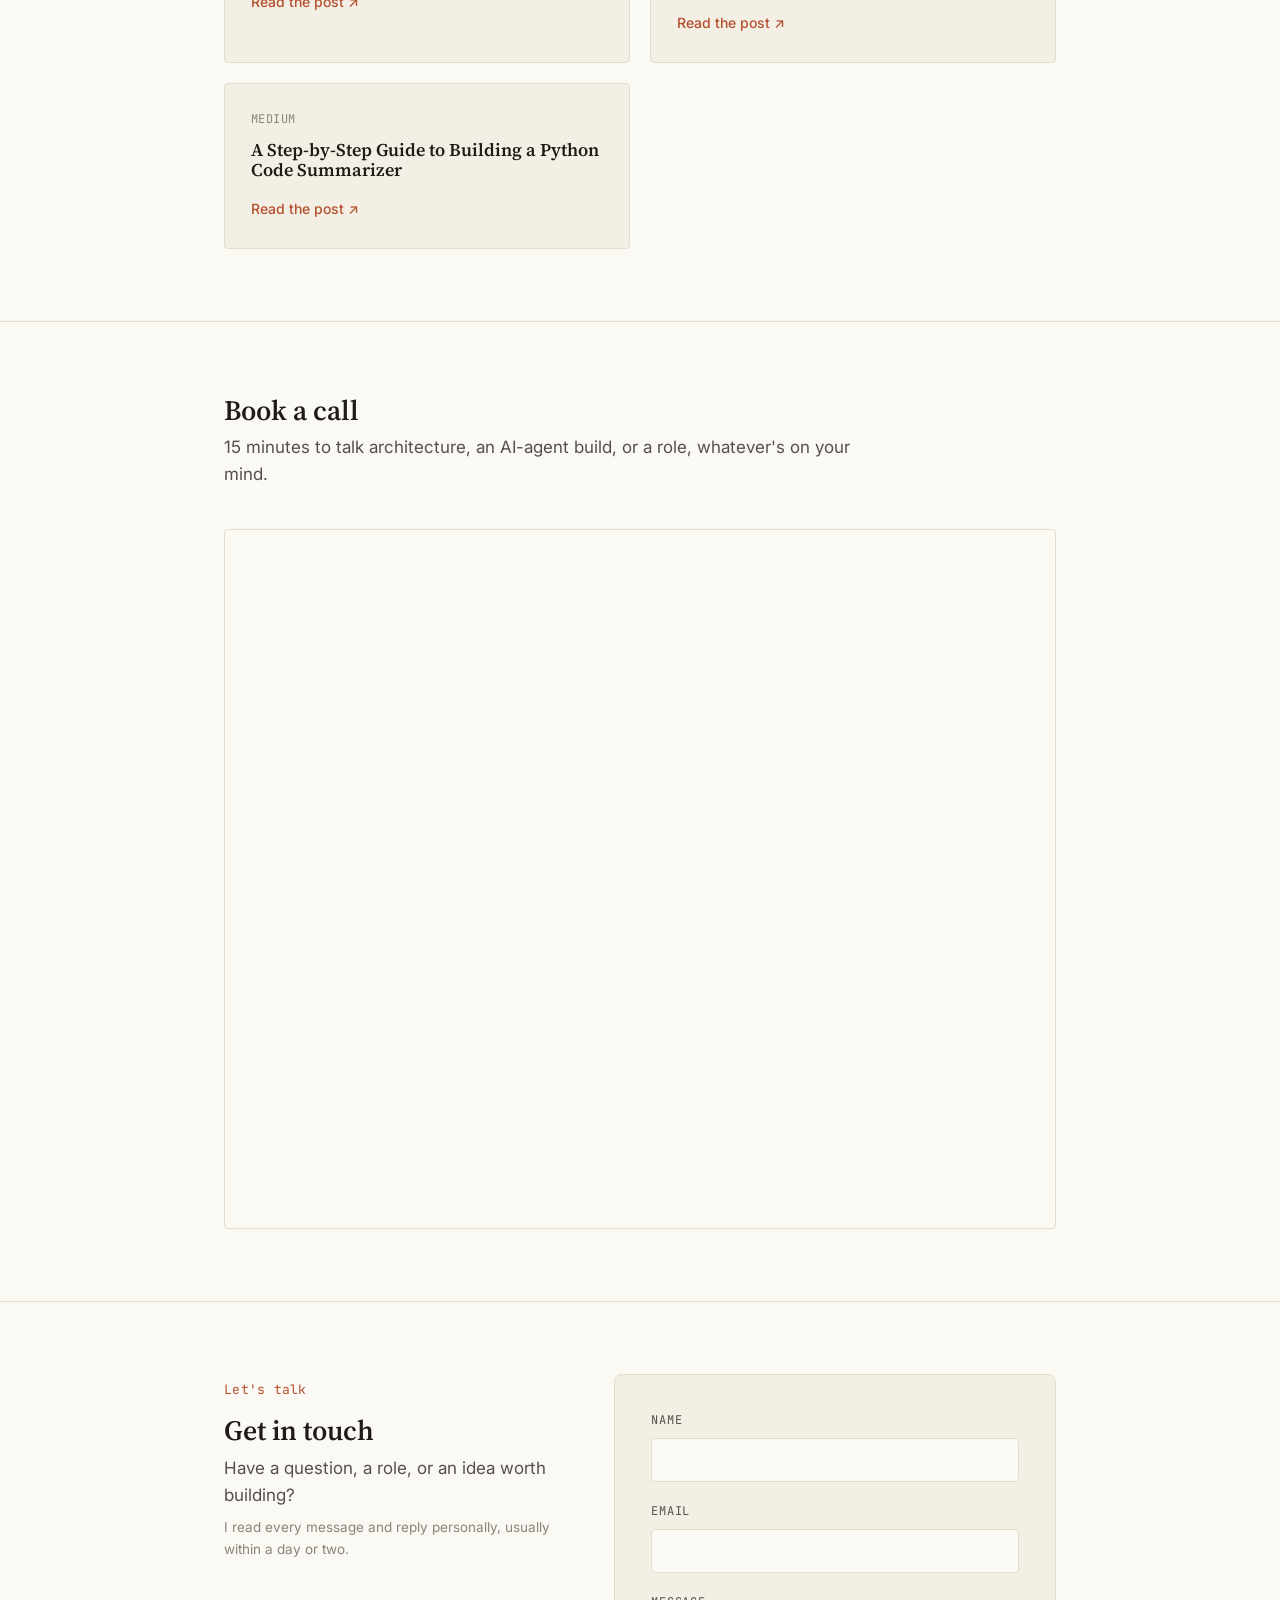
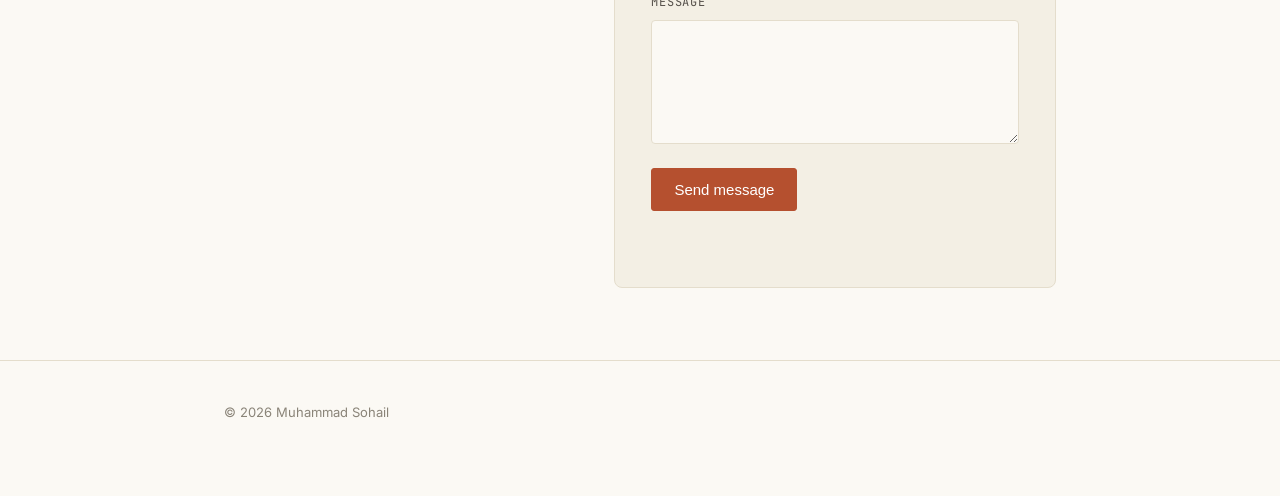
==== commit 61512152: "Code For Pakistan ends Nov 2026 on resume, site and txt files" ====
--- a/index.html
+++ b/index.html
@@ -489,7 +489,7 @@
           </div>
         </li>
         <li>
-          <div class="timeline-when">Mar 2021 – Present</div>
+          <div class="timeline-when">Mar 2021 – Nov 2026</div>
           <div class="timeline-body">
             <h3>Code For Pakistan <span>Full Stack Developer / Speaker &amp; Mentor (Volunteer)</span></h3>
             <p>Built a telehealth WhatsApp bot during COVID-19 for remote medical triage, and
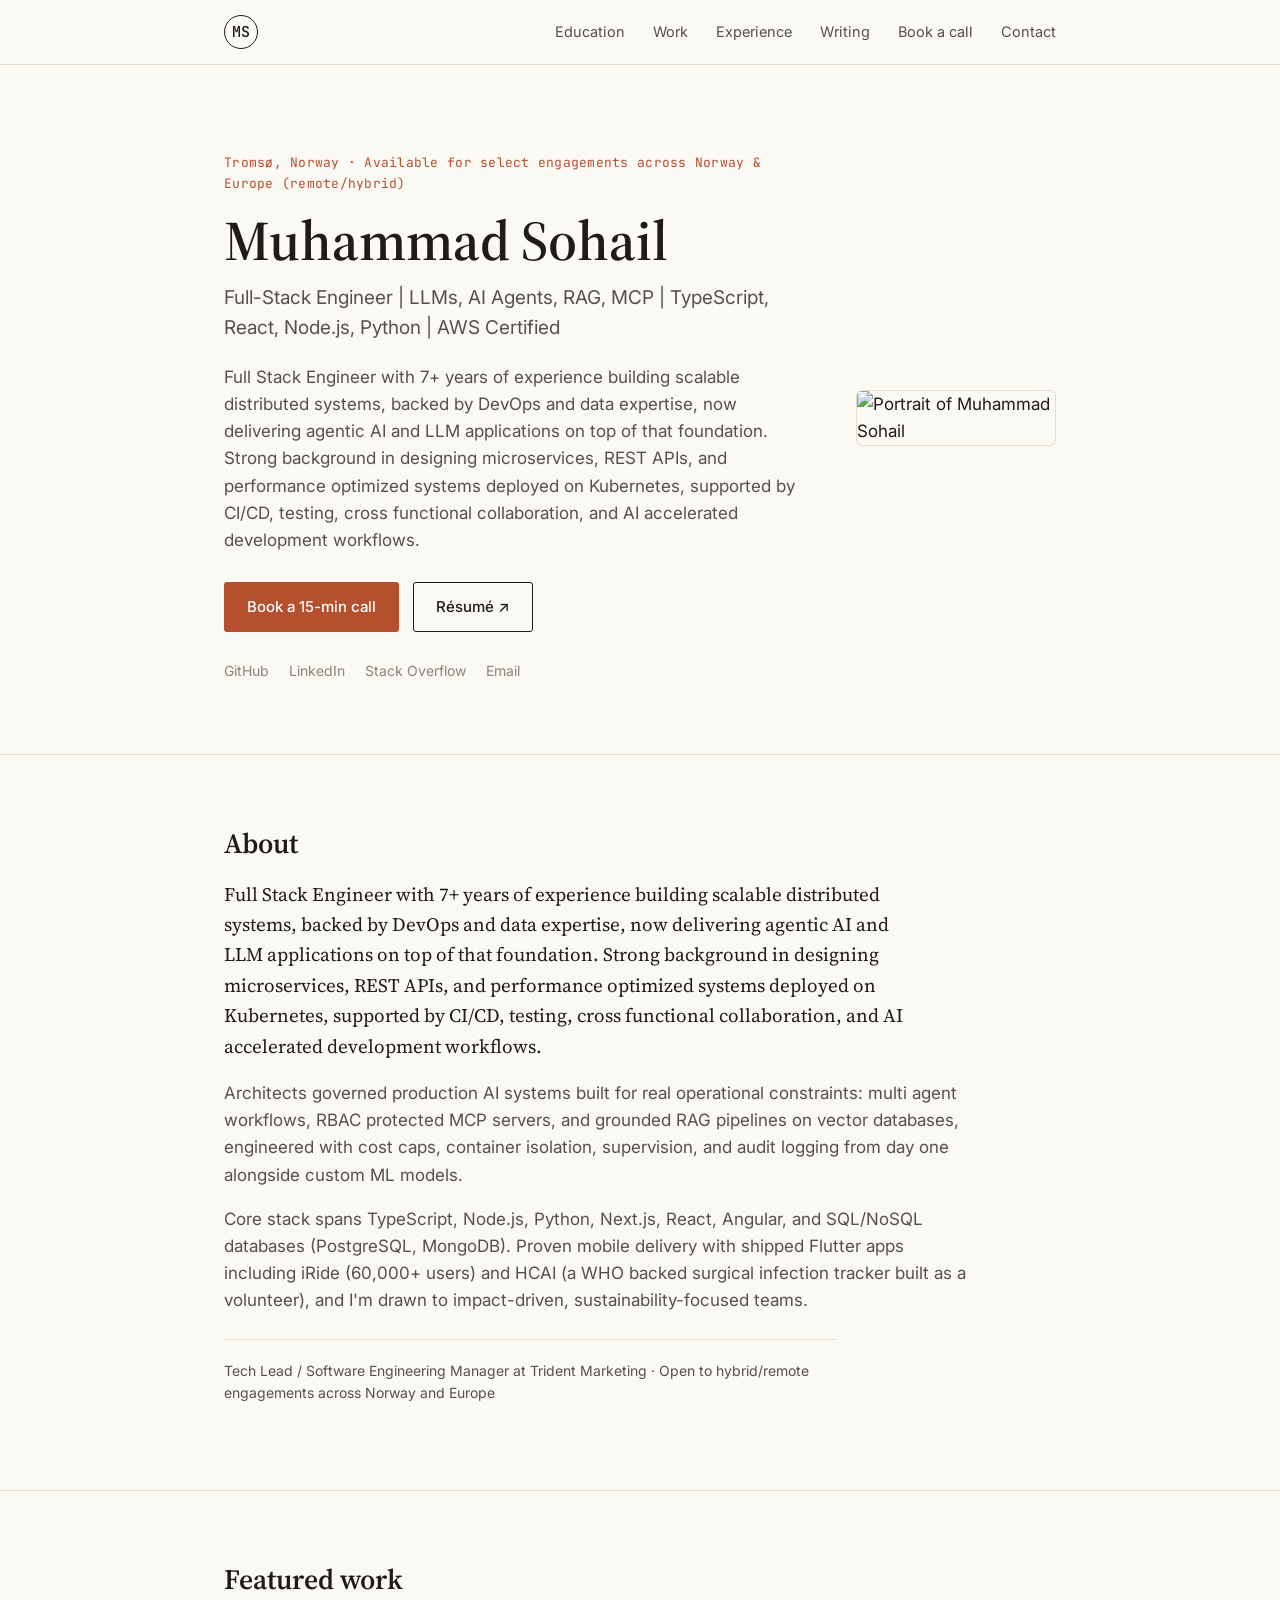
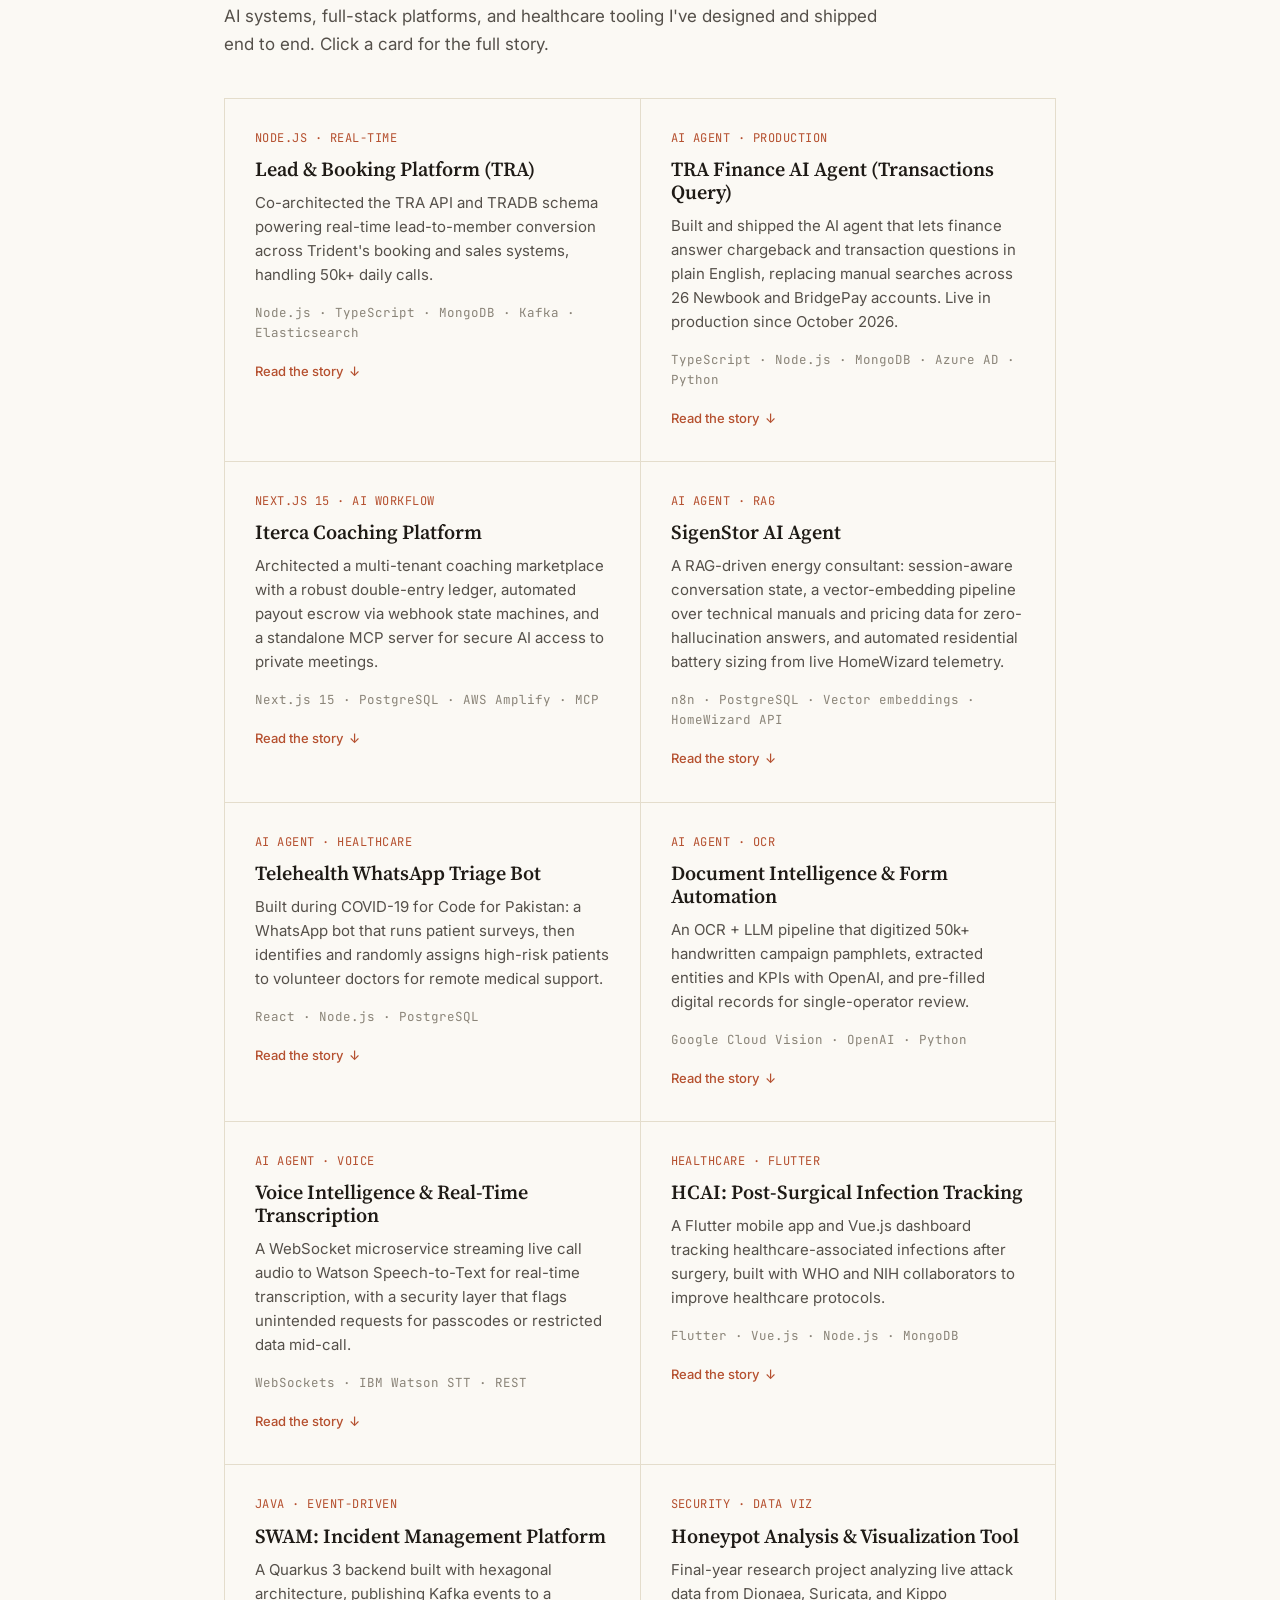
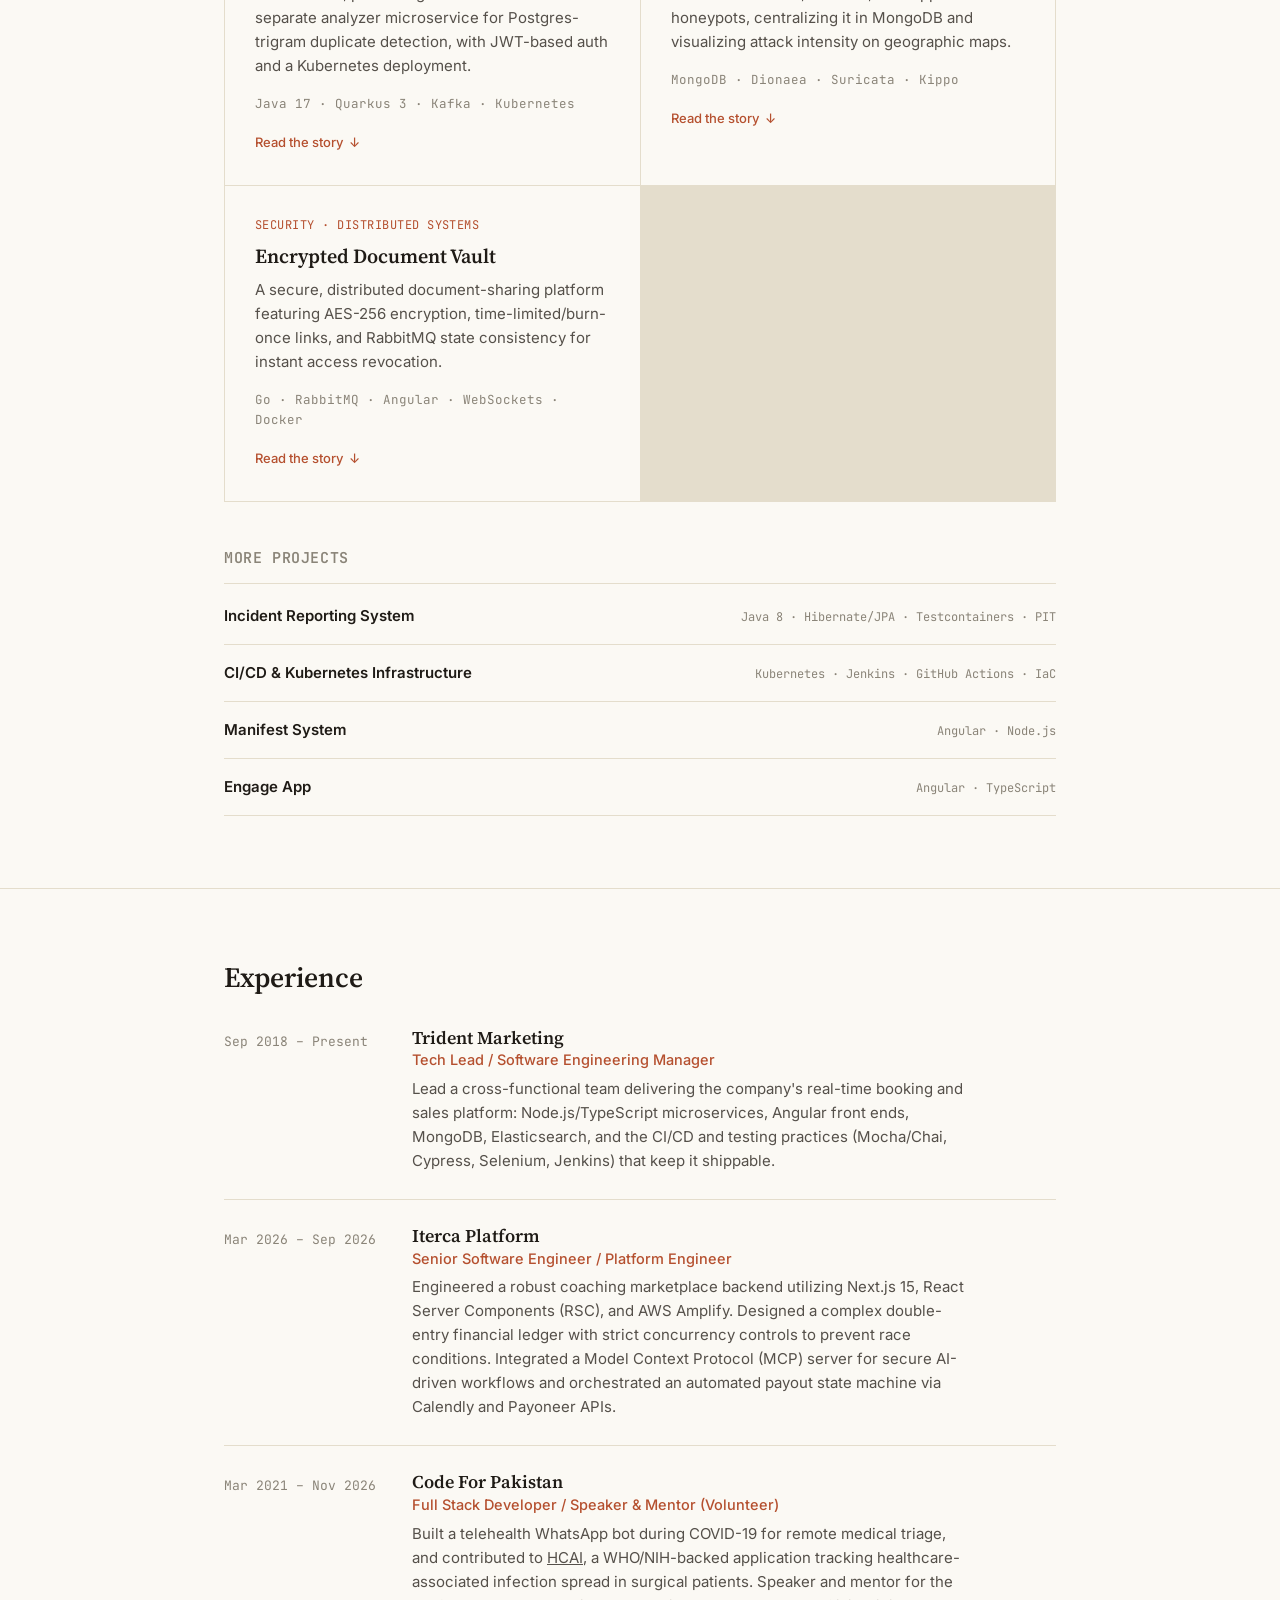
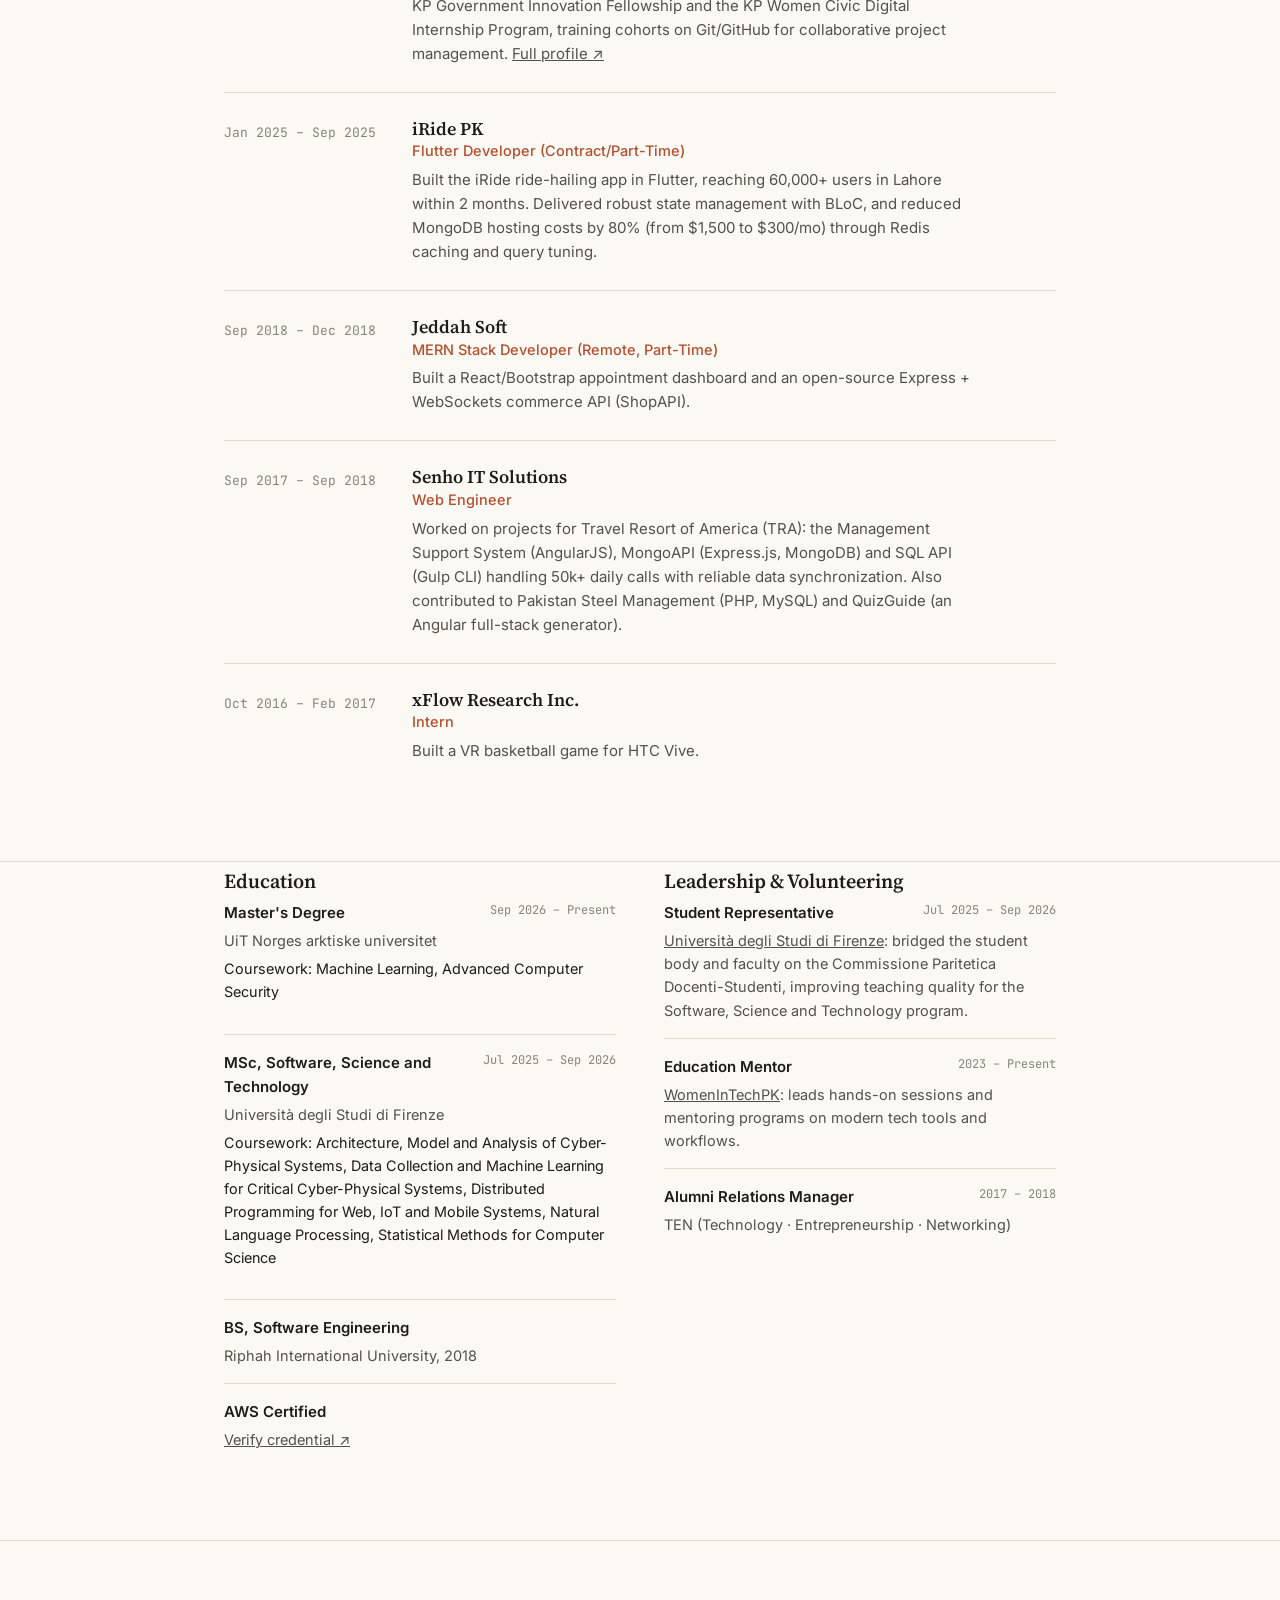
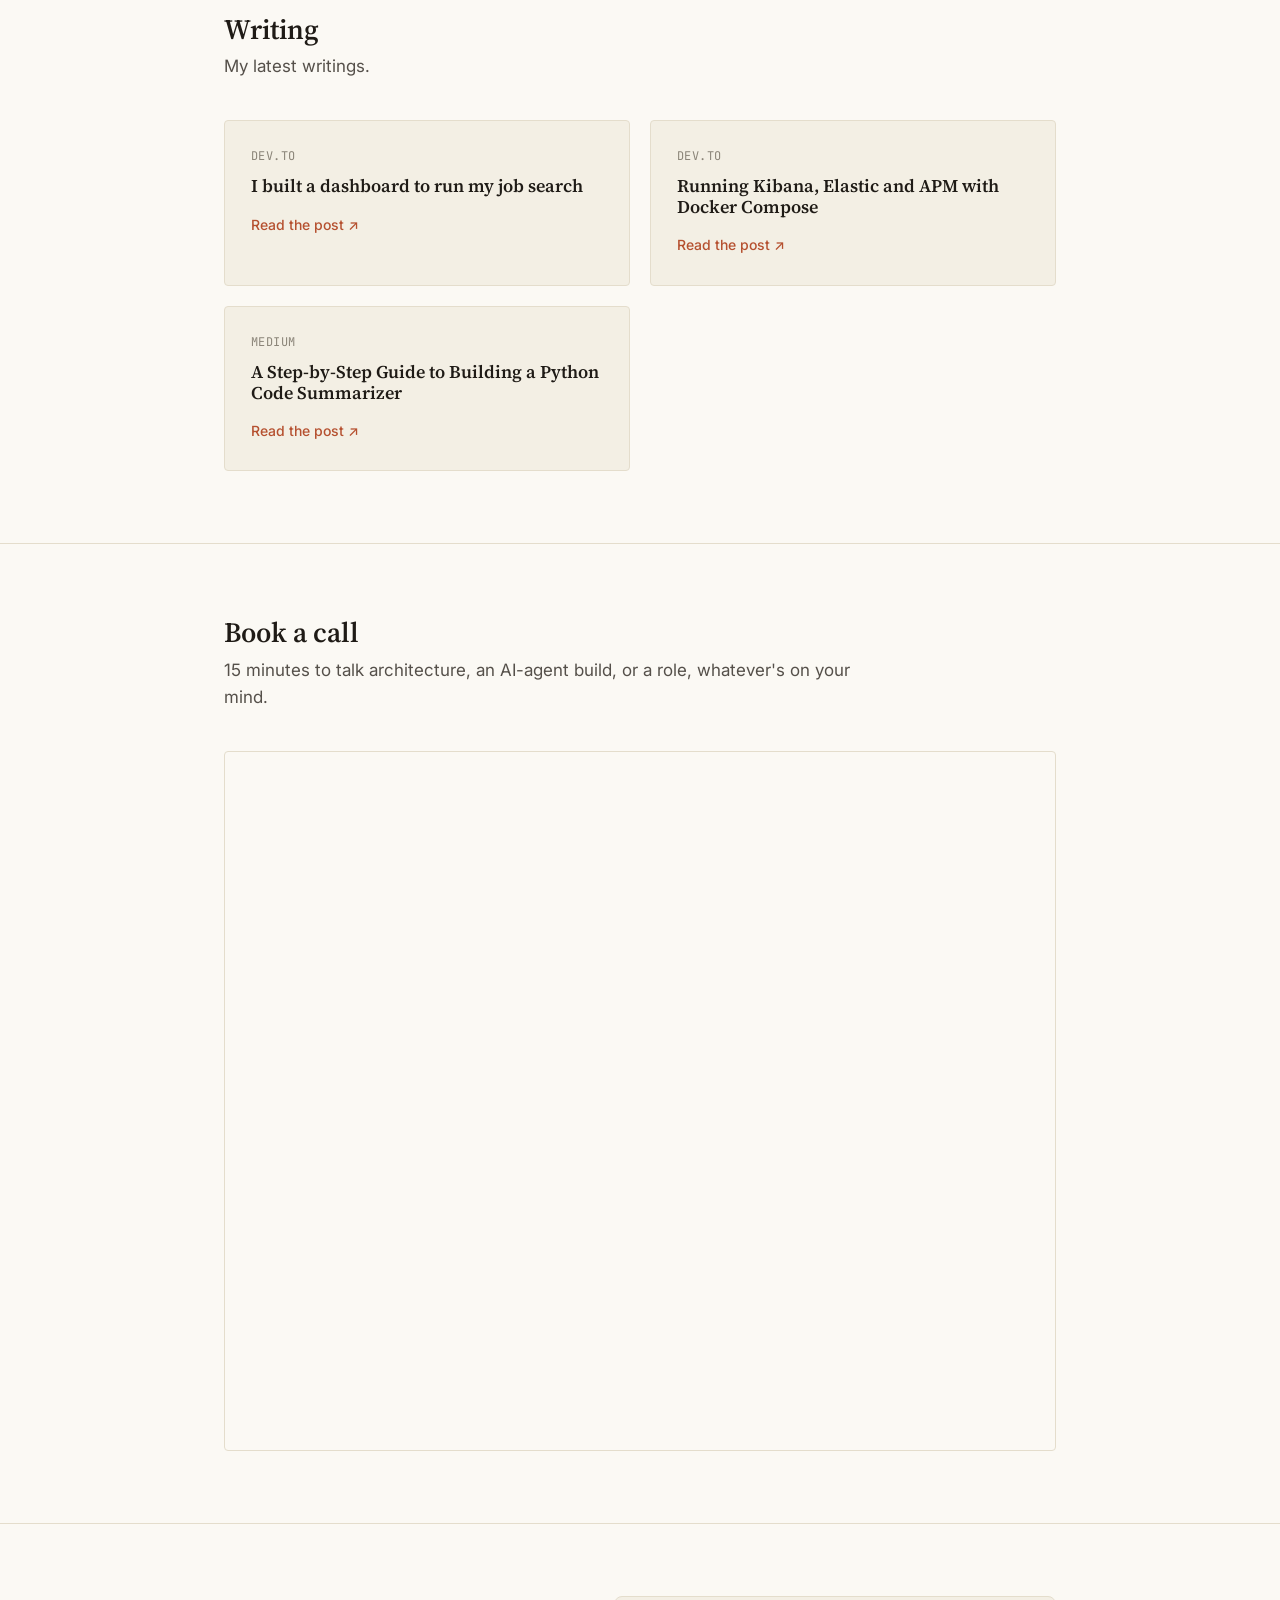
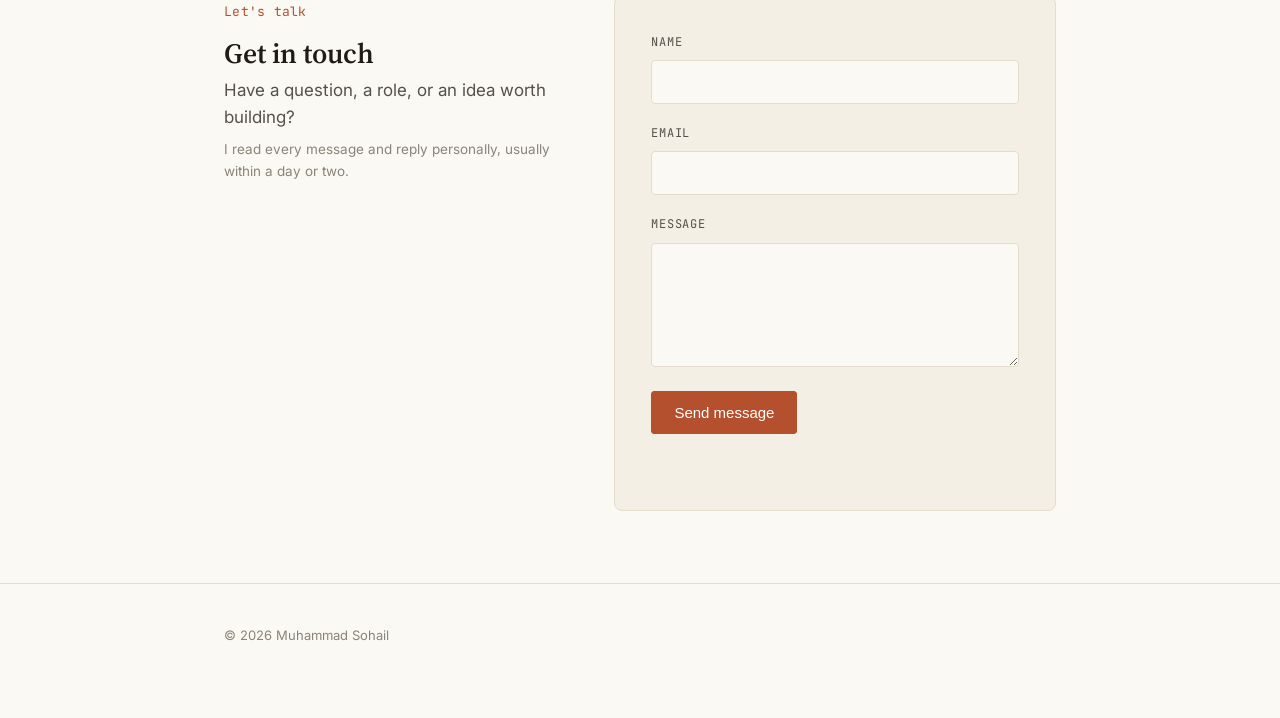
==== commit ff398d7f: "Site: add Senho IT Solutions (Sep 2017 - Sep 2018) to experience timeline" ====
--- a/index.html
+++ b/index.html
@@ -517,6 +517,16 @@
           </div>
         </li>
         <li>
+          <div class="timeline-when">Sep 2017 – Sep 2018</div>
+          <div class="timeline-body">
+            <h3>Senho IT Solutions <span>Web Engineer</span></h3>
+            <p>Worked on projects for Travel Resort of America (TRA): the Management Support System
+               (AngularJS), MongoAPI (Express.js, MongoDB) and SQL API (Gulp CLI) handling 50k+ daily
+               calls with reliable data synchronization. Also contributed to Pakistan Steel Management
+               (PHP, MySQL) and QuizGuide (an Angular full-stack generator).</p>
+          </div>
+        </li>
+        <li>
           <div class="timeline-when">Oct 2016 – Feb 2017</div>
           <div class="timeline-body">
             <h3>xFlow Research Inc. <span>Intern</span></h3>
